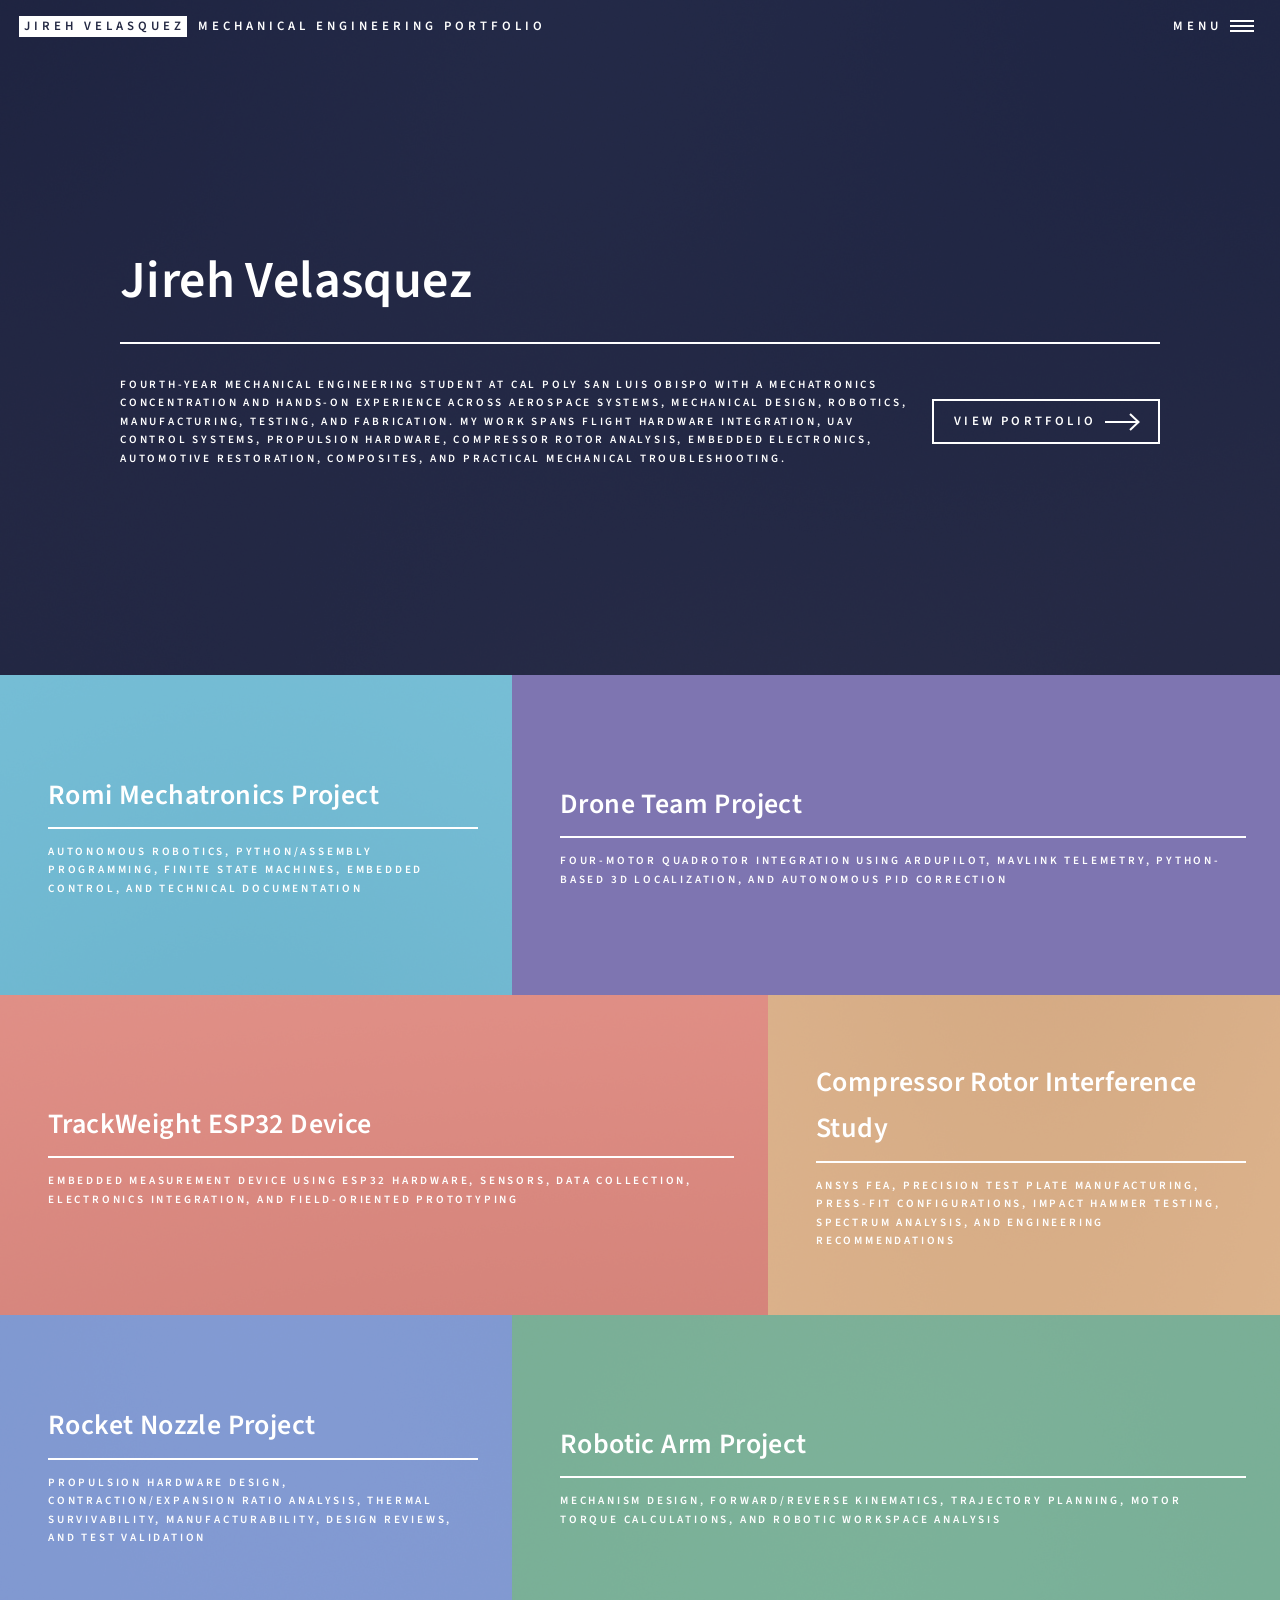
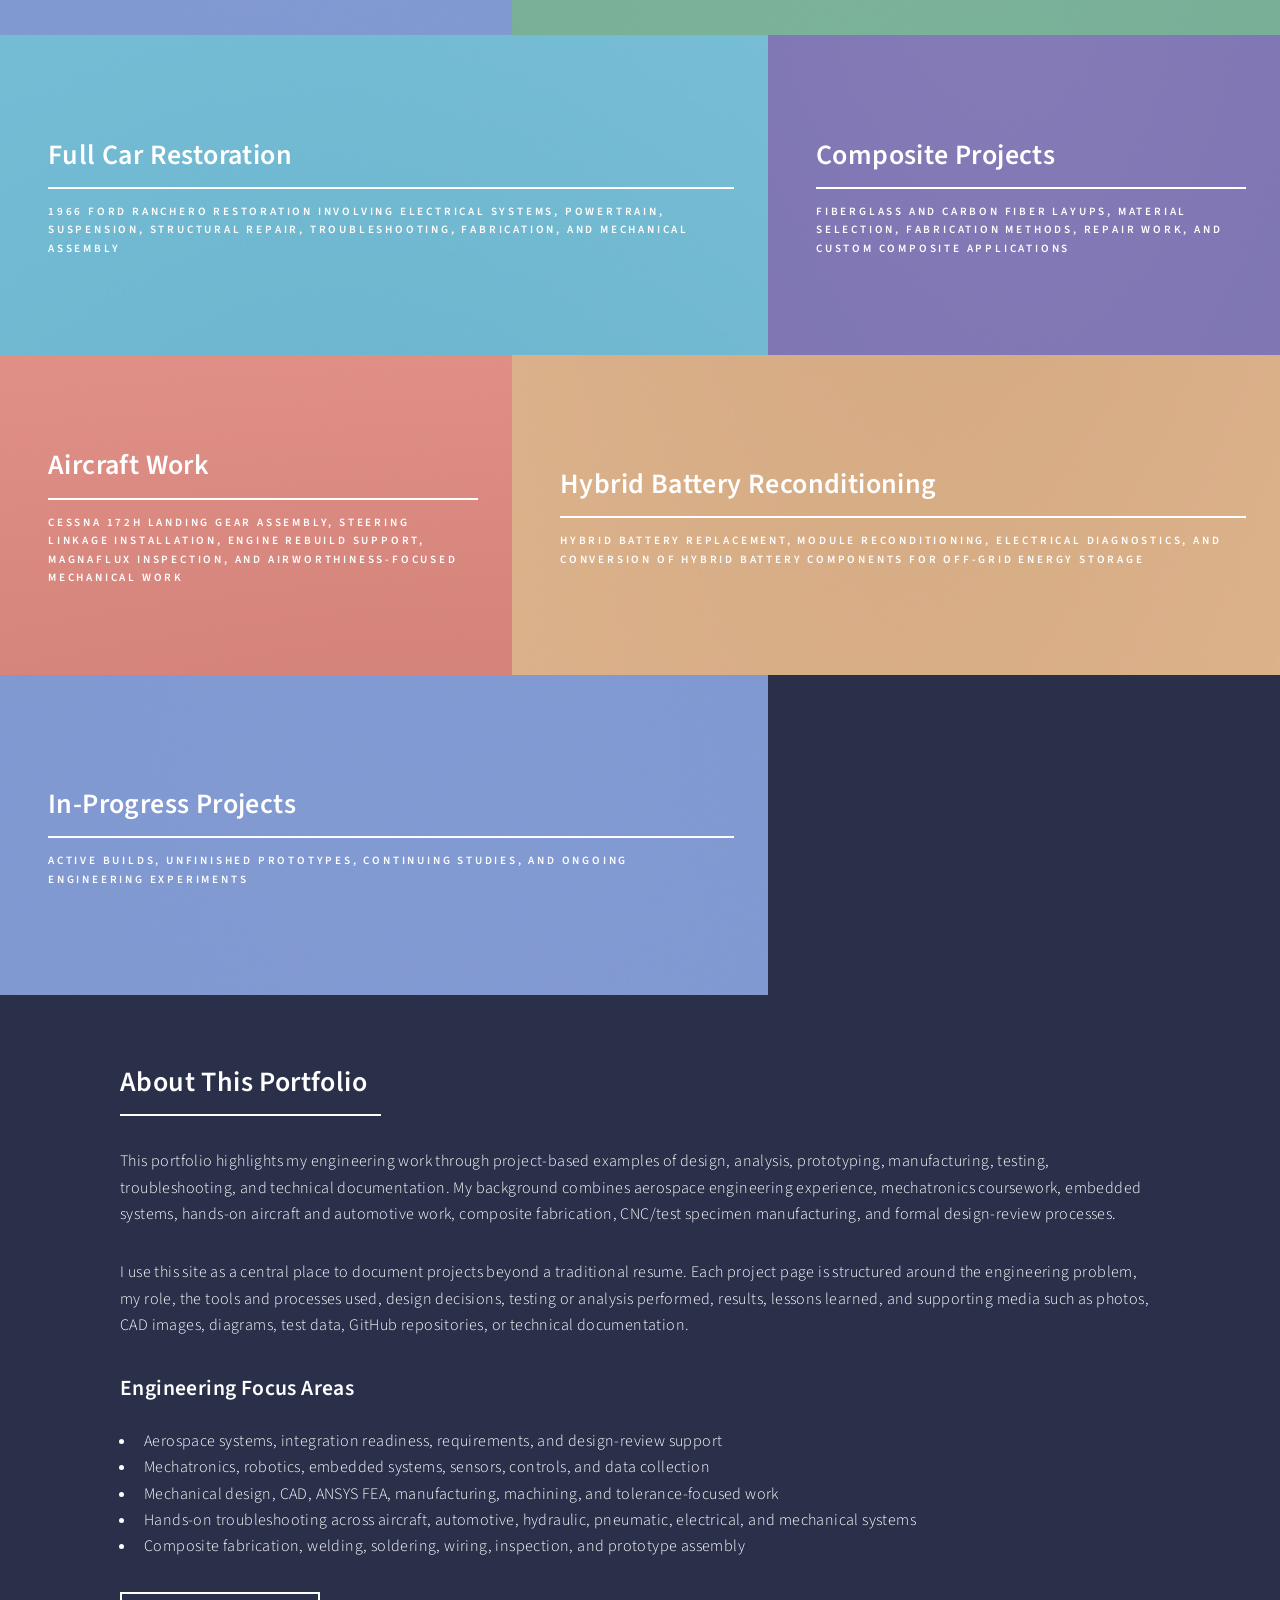
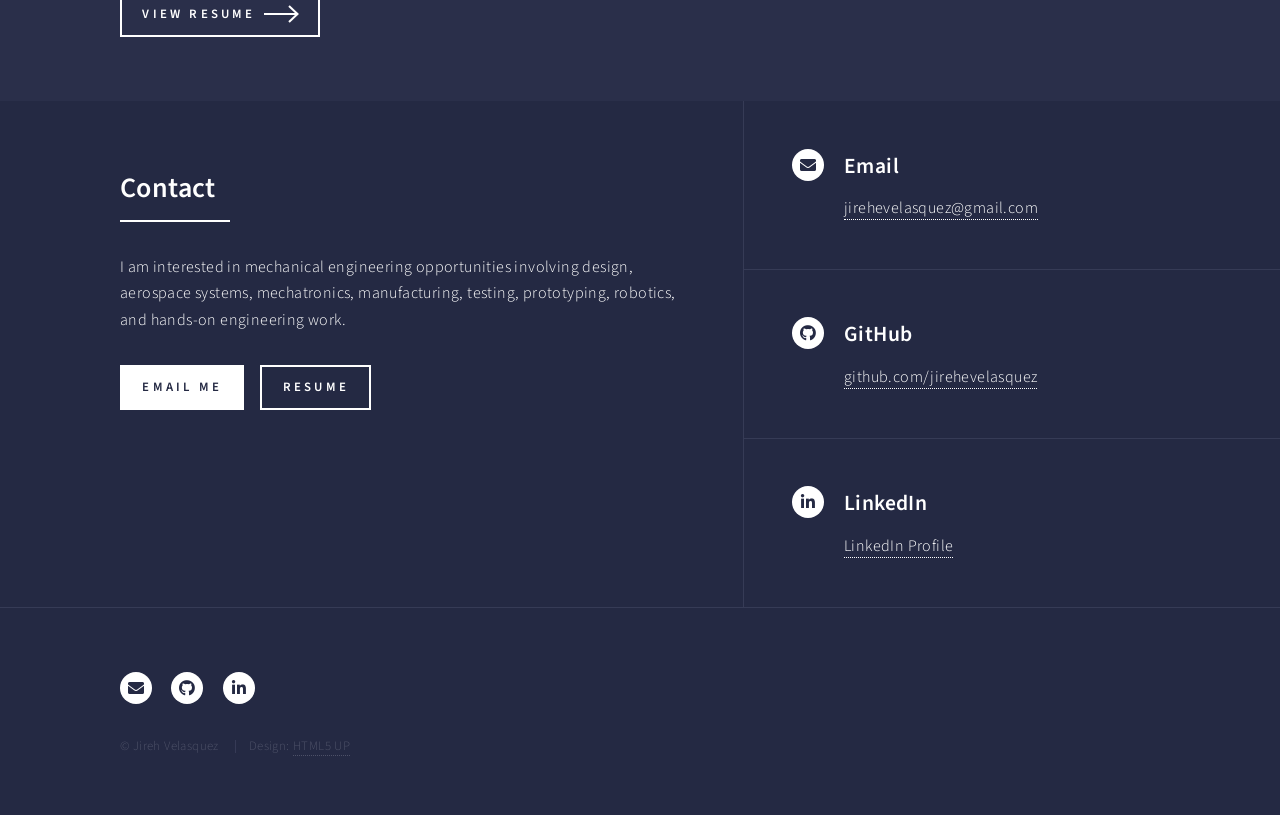
==== index.html @ 01943edd "Update index.html" ====
<!DOCTYPE HTML>
<!--
	Forty by HTML5 UP
	html5up.net | @ajlkn
	Free for personal and commercial use under the CCA 3.0 license (html5up.net/license)
	Customized for Jireh Velasquez's mechanical engineering portfolio.
-->
<html>
	<head>
		<title>Jireh Velasquez | Mechanical Engineering Portfolio</title>
		<meta charset="utf-8" />
		<meta name="viewport" content="width=device-width, initial-scale=1, user-scalable=no" />
		<meta name="description" content="Mechanical engineering portfolio for Jireh Velasquez featuring aerospace systems, mechatronics, robotics, propulsion, testing, manufacturing, composites, restoration, and hands-on engineering projects." />
		<link rel="stylesheet" href="assets/css/main.css" />
		<noscript><link rel="stylesheet" href="assets/css/noscript.css" /></noscript>
	</head>

	<body class="is-preload">

		<!-- Wrapper -->
			<div id="wrapper">

				<!-- Header -->
					<header id="header" class="alt">
						<a href="index.html" class="logo"><strong>Jireh Velasquez</strong> <span>Mechanical Engineering Portfolio</span></a>
						<nav>
							<a href="#menu">Menu</a>
						</nav>
					</header>

				<!-- Menu -->
					<nav id="menu">
						<ul class="links">
							<li><a href="index.html">Home</a></li>
							<li><a href="#one">Projects</a></li>
							<li><a href="#two">About</a></li>
							<li><a href="#contact">Contact</a></li>
							<li><a href="resume.pdf">Resume</a></li>
						</ul>
						<ul class="actions stacked">
							<li><a href="#one" class="button primary fit scrolly">View Projects</a></li>
							<li><a href="https://github.com/jirehevelasquez" class="button fit">GitHub</a></li>
						</ul>
					</nav>

				<!-- Banner -->
					<section id="banner" class="major">
						<div class="inner">
							<header class="major">
								<h1>Jireh Velasquez</h1>
							</header>
							<div class="content">
								<p>
									Fourth-year mechanical engineering student at Cal Poly San Luis Obispo
									with a mechatronics concentration and hands-on experience across aerospace
									systems, mechanical design, robotics, manufacturing, testing, and fabrication.
									My work spans flight hardware integration, UAV control systems, propulsion
									hardware, compressor rotor analysis, embedded electronics, automotive restoration,
									composites, and practical mechanical troubleshooting.
								</p>
								<ul class="actions">
									<li><a href="#one" class="button next scrolly">View Portfolio</a></li>
								</ul>
							</div>
						</div>
					</section>

				<!-- Main -->
					<div id="main">

						<!-- Projects -->
							<section id="one" class="tiles">

								<article>
									<span class="image">
										<img src="images/pic01.jpg" alt="Romi mechatronics project" />
									</span>
									<header class="major">
										<h3><a href="romi.html" class="link">Romi Mechatronics Project</a></h3>
										<p>Autonomous robotics, Python/assembly programming, finite state machines, embedded control, and technical documentation</p>
									</header>
								</article>

								<article>
									<span class="image">
										<img src="images/Drone end.jpg" alt="Indoor UAV localization and payload pickup project" />
									</span>
									<header class="major">
										<h3><a href="drone.html" class="link">Drone Team Project</a></h3>
										<p>Four-motor quadrotor integration using ArduPilot, MAVLink telemetry, Python-based 3D localization, and autonomous PID correction</p>
									</header>
								</article>

								<article>
									<span class="image">
										<img src="images/pic03.jpg" alt="TrackWeight ESP32 device" />
									</span>
									<header class="major">
										<h3><a href="trackweight.html" class="link">TrackWeight ESP32 Device</a></h3>
										<p>Embedded measurement device using ESP32 hardware, sensors, data collection, electronics integration, and field-oriented prototyping</p>
									</header>
								</article>

								<article>
									<span class="image">
										<img src="images/pic04.jpg" alt="Compressor rotor plate interference study" />
									</span>
									<header class="major">
										<h3><a href="compressor-rotor-study.html" class="link">Compressor Rotor Interference Study</a></h3>
										<p>ANSYS FEA, precision test plate manufacturing, press-fit configurations, impact hammer testing, spectrum analysis, and engineering recommendations</p>
									</header>
								</article>

								<article>
									<span class="image">
										<img src="images/pic05.jpg" alt="Rocket nozzle project" />
									</span>
									<header class="major">
										<h3><a href="rocket-nozzle.html" class="link">Rocket Nozzle Project</a></h3>
										<p>Propulsion hardware design, contraction/expansion ratio analysis, thermal survivability, manufacturability, design reviews, and test validation</p>
									</header>
								</article>

								<article>
									<span class="image">
										<img src="images/pic06.jpg" alt="Robotic arm project" />
									</span>
									<header class="major">
										<h3><a href="robotic-arm.html" class="link">Robotic Arm Project</a></h3>
										<p>Mechanism design, forward/reverse kinematics, trajectory planning, motor torque calculations, and robotic workspace analysis</p>
									</header>
								</article>

								<article>
									<span class="image">
										<img src="images/pic01.jpg" alt="Full car restoration project" />
									</span>
									<header class="major">
										<h3><a href="car-restoration.html" class="link">Full Car Restoration</a></h3>
										<p>1966 Ford Ranchero restoration involving electrical systems, powertrain, suspension, structural repair, troubleshooting, fabrication, and mechanical assembly</p>
									</header>
								</article>

								<article>
									<span class="image">
										<img src="images/pic02.jpg" alt="Composite projects" />
									</span>
									<header class="major">
										<h3><a href="composites.html" class="link">Composite Projects</a></h3>
										<p>Fiberglass and carbon fiber layups, material selection, fabrication methods, repair work, and custom composite applications</p>
									</header>
								</article>

								<article>
									<span class="image">
										<img src="images/pic03.jpg" alt="Aircraft work" />
									</span>
									<header class="major">
										<h3><a href="aircraft-work.html" class="link">Aircraft Work</a></h3>
										<p>Cessna 172H landing gear assembly, steering linkage installation, engine rebuild support, Magnaflux inspection, and airworthiness-focused mechanical work</p>
									</header>
								</article>

								<article>
									<span class="image">
										<img src="images/pic04.jpg" alt="Hybrid battery reconditioning project" />
									</span>
									<header class="major">
										<h3><a href="battery-reconditioning.html" class="link">Hybrid Battery Reconditioning</a></h3>
										<p>Hybrid battery replacement, module reconditioning, electrical diagnostics, and conversion of hybrid battery components for off-grid energy storage</p>
									</header>
								</article>

								<article>
									<span class="image">
										<img src="images/pic05.jpg" alt="In-progress engineering projects" />
									</span>
									<header class="major">
										<h3><a href="in-progress.html" class="link">In-Progress Projects</a></h3>
										<p>Active builds, unfinished prototypes, continuing studies, and ongoing engineering experiments</p>
									</header>
								</article>

							</section>

						<!-- About -->
							<section id="two">
								<div class="inner">
									<header class="major">
										<h2>About This Portfolio</h2>
									</header>

									<p>
										This portfolio highlights my engineering work through project-based examples of
										design, analysis, prototyping, manufacturing, testing, troubleshooting, and technical
										documentation. My background combines aerospace engineering experience, mechatronics
										coursework, embedded systems, hands-on aircraft and automotive work, composite fabrication,
										CNC/test specimen manufacturing, and formal design-review processes.
									</p>

									<p>
										I use this site as a central place to document projects beyond a traditional resume.
										Each project page is structured around the engineering problem, my role, the tools and
										processes used, design decisions, testing or analysis performed, results, lessons learned,
										and supporting media such as photos, CAD images, diagrams, test data, GitHub repositories,
										or technical documentation.
									</p>

									<h3>Engineering Focus Areas</h3>
									<ul>
										<li>Aerospace systems, integration readiness, requirements, and design-review support</li>
										<li>Mechatronics, robotics, embedded systems, sensors, controls, and data collection</li>
										<li>Mechanical design, CAD, ANSYS FEA, manufacturing, machining, and tolerance-focused work</li>
										<li>Hands-on troubleshooting across aircraft, automotive, hydraulic, pneumatic, electrical, and mechanical systems</li>
										<li>Composite fabrication, welding, soldering, wiring, inspection, and prototype assembly</li>
									</ul>

									<ul class="actions">
										<li><a href="resume.pdf" class="button next">View Resume</a></li>
									</ul>
								</div>
							</section>

					</div>

				<!-- Contact -->
					<section id="contact">
						<div class="inner">

							<section>
								<header class="major">
									<h2>Contact</h2>
								</header>
								<p>
									I am interested in mechanical engineering opportunities involving design,
									aerospace systems, mechatronics, manufacturing, testing, prototyping,
									robotics, and hands-on engineering work.
								</p>
								<ul class="actions">
									<li><a href="mailto:jirehevelasquez@gmail.com" class="button primary">Email Me</a></li>
									<li><a href="resume.pdf" class="button">Resume</a></li>
								</ul>
							</section>

							<section class="split">

								<section>
									<div class="contact-method">
										<span class="icon solid alt fa-envelope"></span>
										<h3>Email</h3>
										<a href="mailto:jirehevelasquez@gmail.com">jirehevelasquez@gmail.com</a>
									</div>
								</section>

								<section>
									<div class="contact-method">
										<span class="icon brands alt fa-github"></span>
										<h3>GitHub</h3>
										<a href="https://github.com/jirehevelasquez">github.com/jirehevelasquez</a>
									</div>
								</section>

								<section>
									<div class="contact-method">
										<span class="icon brands alt fa-linkedin-in"></span>
										<h3>LinkedIn</h3>
										<a href="https://www.linkedin.com/in/your-linkedin">LinkedIn Profile</a>
									</div>
								</section>

							</section>
						</div>
					</section>

				<!-- Footer -->
					<footer id="footer">
						<div class="inner">
							<ul class="icons">
								<li><a href="mailto:jirehevelasquez@gmail.com" class="icon solid alt fa-envelope"><span class="label">Email</span></a></li>
								<li><a href="https://github.com/jirehevelasquez" class="icon brands alt fa-github"><span class="label">GitHub</span></a></li>
								<li><a href="https://www.linkedin.com/in/your-linkedin" class="icon brands alt fa-linkedin-in"><span class="label">LinkedIn</span></a></li>
							</ul>
							<ul class="copyright">
								<li>&copy; Jireh Velasquez</li>
								<li>Design: <a href="https://html5up.net">HTML5 UP</a></li>
							</ul>
						</div>
					</footer>

			</div>

		<!-- Scripts -->
			<script src="assets/js/jquery.min.js"></script>
			<script src="assets/js/jquery.scrolly.min.js"></script>
			<script src="assets/js/jquery.scrollex.min.js"></script>
			<script src="assets/js/browser.min.js"></script>
			<script src="assets/js/breakpoints.min.js"></script>
			<script src="assets/js/util.js"></script>
			<script src="assets/js/main.js"></script>

	</body>
</html>
---- assets/css/main.css ----
@import url(fontawesome-all.min.css);
@import url("https://fonts.googleapis.com/css?family=Source+Sans+Pro:300,300italic,600,600italic");

/*
	Forty by HTML5 UP
	html5up.net | @ajlkn
	Free for personal and commercial use under the CCA 3.0 license (html5up.net/license)
*/

html, body, div, span, applet, object,
iframe, h1, h2, h3, h4, h5, h6, p, blockquote,
pre, a, abbr, acronym, address, big, cite,
code, del, dfn, em, img, ins, kbd, q, s, samp,
small, strike, strong, sub, sup, tt, var, b,
u, i, center, dl, dt, dd, ol, ul, li, fieldset,
form, label, legend, table, caption, tbody,
tfoot, thead, tr, th, td, article, aside,
canvas, details, embed, figure, figcaption,
footer, header, hgroup, menu, nav, output, ruby,
section, summary, time, mark, audio, video {
	margin: 0;
	padding: 0;
	border: 0;
	font-size: 100%;
	font: inherit;
	vertical-align: baseline;}

article, aside, details, figcaption, figure,
footer, header, hgroup, menu, nav, section {
	display: block;}

body {
	line-height: 1;
}

ol, ul {
	list-style: none;
}

blockquote, q {
	quotes: none;
}

	blockquote:before, blockquote:after, q:before, q:after {
		content: '';
		content: none;
	}

table {
	border-collapse: collapse;
	border-spacing: 0;
}

body {
	-webkit-text-size-adjust: none;
}

mark {
	background-color: transparent;
	color: inherit;
}

input::-moz-focus-inner {
	border: 0;
	padding: 0;
}

input, select, textarea {
	-moz-appearance: none;
	-webkit-appearance: none;
	-ms-appearance: none;
	appearance: none;
}

/* Basic */

	@-ms-viewport {
		width: device-width;
	}

	body {
		-ms-overflow-style: scrollbar;
	}

	@media screen and (max-width: 480px) {

		html, body {
			min-width: 320px;
		}

	}

	html {
		box-sizing: border-box;
	}

	*, *:before, *:after {
		box-sizing: inherit;
	}

	body {
		background: #242943;
	}

		body.is-preload *, body.is-preload *:before, body.is-preload *:after {
			-moz-animation: none !important;
			-webkit-animation: none !important;
			-ms-animation: none !important;
			animation: none !important;
			-moz-transition: none !important;
			-webkit-transition: none !important;
			-ms-transition: none !important;
			transition: none !important;
		}

/* Type */

	body, input, select, textarea {
		color: #ffffff;
		font-family: "Source Sans Pro", Helvetica, sans-serif;
		font-size: 17pt;
		font-weight: 300;
		letter-spacing: 0.025em;
		line-height: 1.65;
	}

		@media screen and (max-width: 1680px) {

			body, input, select, textarea {
				font-size: 14pt;
			}

		}

		@media screen and (max-width: 1280px) {

			body, input, select, textarea {
				font-size: 12pt;
			}

		}

		@media screen and (max-width: 360px) {

			body, input, select, textarea {
				font-size: 11pt;
			}

		}

	a {
		-moz-transition: color 0.2s ease-in-out, border-bottom-color 0.2s ease-in-out;
		-webkit-transition: color 0.2s ease-in-out, border-bottom-color 0.2s ease-in-out;
		-ms-transition: color 0.2s ease-in-out, border-bottom-color 0.2s ease-in-out;
		transition: color 0.2s ease-in-out, border-bottom-color 0.2s ease-in-out;
		border-bottom: dotted 1px;
		color: inherit;
		text-decoration: none;
	}

		a:hover {
			border-bottom-color: transparent;
			color: #9bf1ff !important;
		}

		a:active {
			color: #53e3fb !important;
		}

	strong, b {
		color: #ffffff;
		font-weight: 600;
	}

	em, i {
		font-style: italic;
	}

	p {
		margin: 0 0 2em 0;
	}

	h1, h2, h3, h4, h5, h6 {
		color: #ffffff;
		font-weight: 600;
		line-height: 1.65;
		margin: 0 0 1em 0;
	}

		h1 a, h2 a, h3 a, h4 a, h5 a, h6 a {
			color: inherit;
			border-bottom: 0;
		}

	h1 {
		font-size: 2.5em;
	}

	h2 {
		font-size: 1.75em;
	}

	h3 {
		font-size: 1.35em;
	}

	h4 {
		font-size: 1.1em;
	}

	h5 {
		font-size: 0.9em;
	}

	h6 {
		font-size: 0.7em;
	}

	@media screen and (max-width: 736px) {

		h1 {
			font-size: 2em;
		}

		h2 {
			font-size: 1.5em;
		}

		h3 {
			font-size: 1.25em;
		}

	}

	sub {
		font-size: 0.8em;
		position: relative;
		top: 0.5em;
	}

	sup {
		font-size: 0.8em;
		position: relative;
		top: -0.5em;
	}

	blockquote {
		border-left: solid 4px rgba(212, 212, 255, 0.1);
		font-style: italic;
		margin: 0 0 2em 0;
		padding: 0.5em 0 0.5em 2em;
	}

	code {
		background: rgba(212, 212, 255, 0.035);
		font-family: "Courier New", monospace;
		font-size: 0.9em;
		margin: 0 0.25em;
		padding: 0.25em 0.65em;
	}

	pre {
		-webkit-overflow-scrolling: touch;
		font-family: "Courier New", monospace;
		font-size: 0.9em;
		margin: 0 0 2em 0;
	}

		pre code {
			display: block;
			line-height: 1.75;
			padding: 1em 1.5em;
			overflow-x: auto;
		}

	hr {
		border: 0;
		border-bottom: solid 1px rgba(212, 212, 255, 0.1);
		margin: 2em 0;
	}

		hr.major {
			margin: 3em 0;
		}

	.align-left {
		text-align: left;
	}

	.align-center {
		text-align: center;
	}

	.align-right {
		text-align: right;
	}

/* Row */

	.row {
		display: flex;
		flex-wrap: wrap;
		box-sizing: border-box;
		align-items: stretch;
	}

		.row > * {
			box-sizing: border-box;
		}

		.row.gtr-uniform > * > :last-child {
			margin-bottom: 0;
		}

		.row.aln-left {
			justify-content: flex-start;
		}

		.row.aln-center {
			justify-content: center;
		}

		.row.aln-right {
			justify-content: flex-end;
		}

		.row.aln-top {
			align-items: flex-start;
		}

		.row.aln-middle {
			align-items: center;
		}

		.row.aln-bottom {
			align-items: flex-end;
		}

		.row > .imp {
			order: -1;
		}

		.row > .col-1 {
			width: 8.33333%;
		}

		.row > .off-1 {
			margin-left: 8.33333%;
		}

		.row > .col-2 {
			width: 16.66667%;
		}

		.row > .off-2 {
			margin-left: 16.66667%;
		}

		.row > .col-3 {
			width: 25%;
		}

		.row > .off-3 {
			margin-left: 25%;
		}

		.row > .col-4 {
			width: 33.33333%;
		}

		.row > .off-4 {
			margin-left: 33.33333%;
		}

		.row > .col-5 {
			width: 41.66667%;
		}

		.row > .off-5 {
			margin-left: 41.66667%;
		}

		.row > .col-6 {
			width: 50%;
		}

		.row > .off-6 {
			margin-left: 50%;
		}

		.row > .col-7 {
			width: 58.33333%;
		}

		.row > .off-7 {
			margin-left: 58.33333%;
		}

		.row > .col-8 {
			width: 66.66667%;
		}

		.row > .off-8 {
			margin-left: 66.66667%;
		}

		.row > .col-9 {
			width: 75%;
		}

		.row > .off-9 {
			margin-left: 75%;
		}

		.row > .col-10 {
			width: 83.33333%;
		}

		.row > .off-10 {
			margin-left: 83.33333%;
		}

		.row > .col-11 {
			width: 91.66667%;
		}

		.row > .off-11 {
			margin-left: 91.66667%;
		}

		.row > .col-12 {
			width: 100%;
		}

		.row > .off-12 {
			margin-left: 100%;
		}

		.row.gtr-0 {
			margin-top: 0;
			margin-left: 0em;
		}

			.row.gtr-0 > * {
				padding: 0 0 0 0em;
			}

			.row.gtr-0.gtr-uniform {
				margin-top: 0em;
			}

				.row.gtr-0.gtr-uniform > * {
					padding-top: 0em;
				}

		.row.gtr-25 {
			margin-top: 0;
			margin-left: -0.5em;
		}

			.row.gtr-25 > * {
				padding: 0 0 0 0.5em;
			}

			.row.gtr-25.gtr-uniform {
				margin-top: -0.5em;
			}

				.row.gtr-25.gtr-uniform > * {
					padding-top: 0.5em;
				}

		.row.gtr-50 {
			margin-top: 0;
			margin-left: -1em;
		}

			.row.gtr-50 > * {
				padding: 0 0 0 1em;
			}

			.row.gtr-50.gtr-uniform {
				margin-top: -1em;
			}

				.row.gtr-50.gtr-uniform > * {
					padding-top: 1em;
				}

		.row {
			margin-top: 0;
			margin-left: -2em;
		}

			.row > * {
				padding: 0 0 0 2em;
			}

			.row.gtr-uniform {
				margin-top: -2em;
			}

				.row.gtr-uniform > * {
					padding-top: 2em;
				}

		.row.gtr-150 {
			margin-top: 0;
			margin-left: -3em;
		}

			.row.gtr-150 > * {
				padding: 0 0 0 3em;
			}

			.row.gtr-150.gtr-uniform {
				margin-top: -3em;
			}

				.row.gtr-150.gtr-uniform > * {
					padding-top: 3em;
				}

		.row.gtr-200 {
			margin-top: 0;
			margin-left: -4em;
		}

			.row.gtr-200 > * {
				padding: 0 0 0 4em;
			}

			.row.gtr-200.gtr-uniform {
				margin-top: -4em;
			}

				.row.gtr-200.gtr-uniform > * {
					padding-top: 4em;
				}

		@media screen and (max-width: 1680px) {

			.row {
				display: flex;
				flex-wrap: wrap;
				box-sizing: border-box;
				align-items: stretch;
			}

				.row > * {
					box-sizing: border-box;
				}

				.row.gtr-uniform > * > :last-child {
					margin-bottom: 0;
				}

				.row.aln-left {
					justify-content: flex-start;
				}

				.row.aln-center {
					justify-content: center;
				}

				.row.aln-right {
					justify-content: flex-end;
				}

				.row.aln-top {
					align-items: flex-start;
				}

				.row.aln-middle {
					align-items: center;
				}

				.row.aln-bottom {
					align-items: flex-end;
				}

				.row > .imp-xlarge {
					order: -1;
				}

				.row > .col-1-xlarge {
					width: 8.33333%;
				}

				.row > .off-1-xlarge {
					margin-left: 8.33333%;
				}

				.row > .col-2-xlarge {
					width: 16.66667%;
				}

				.row > .off-2-xlarge {
					margin-left: 16.66667%;
				}

				.row > .col-3-xlarge {
					width: 25%;
				}

				.row > .off-3-xlarge {
					margin-left: 25%;
				}

				.row > .col-4-xlarge {
					width: 33.33333%;
				}

				.row > .off-4-xlarge {
					margin-left: 33.33333%;
				}

				.row > .col-5-xlarge {
					width: 41.66667%;
				}

				.row > .off-5-xlarge {
					margin-left: 41.66667%;
				}

				.row > .col-6-xlarge {
					width: 50%;
				}

				.row > .off-6-xlarge {
					margin-left: 50%;
				}

				.row > .col-7-xlarge {
					width: 58.33333%;
				}

				.row > .off-7-xlarge {
					margin-left: 58.33333%;
				}

				.row > .col-8-xlarge {
					width: 66.66667%;
				}

				.row > .off-8-xlarge {
					margin-left: 66.66667%;
				}

				.row > .col-9-xlarge {
					width: 75%;
				}

				.row > .off-9-xlarge {
					margin-left: 75%;
				}

				.row > .col-10-xlarge {
					width: 83.33333%;
				}

				.row > .off-10-xlarge {
					margin-left: 83.33333%;
				}

				.row > .col-11-xlarge {
					width: 91.66667%;
				}

				.row > .off-11-xlarge {
					margin-left: 91.66667%;
				}

				.row > .col-12-xlarge {
					width: 100%;
				}

				.row > .off-12-xlarge {
					margin-left: 100%;
				}

				.row.gtr-0 {
					margin-top: 0;
					margin-left: 0em;
				}

					.row.gtr-0 > * {
						padding: 0 0 0 0em;
					}

					.row.gtr-0.gtr-uniform {
						margin-top: 0em;
					}

						.row.gtr-0.gtr-uniform > * {
							padding-top: 0em;
						}

				.row.gtr-25 {
					margin-top: 0;
					margin-left: -0.5em;
				}

					.row.gtr-25 > * {
						padding: 0 0 0 0.5em;
					}

					.row.gtr-25.gtr-uniform {
						margin-top: -0.5em;
					}

						.row.gtr-25.gtr-uniform > * {
							padding-top: 0.5em;
						}

				.row.gtr-50 {
					margin-top: 0;
					margin-left: -1em;
				}

					.row.gtr-50 > * {
						padding: 0 0 0 1em;
					}

					.row.gtr-50.gtr-uniform {
						margin-top: -1em;
					}

						.row.gtr-50.gtr-uniform > * {
							padding-top: 1em;
						}

				.row {
					margin-top: 0;
					margin-left: -2em;
				}

					.row > * {
						padding: 0 0 0 2em;
					}

					.row.gtr-uniform {
						margin-top: -2em;
					}

						.row.gtr-uniform > * {
							padding-top: 2em;
						}

				.row.gtr-150 {
					margin-top: 0;
					margin-left: -3em;
				}

					.row.gtr-150 > * {
						padding: 0 0 0 3em;
					}

					.row.gtr-150.gtr-uniform {
						margin-top: -3em;
					}

						.row.gtr-150.gtr-uniform > * {
							padding-top: 3em;
						}

				.row.gtr-200 {
					margin-top: 0;
					margin-left: -4em;
				}

					.row.gtr-200 > * {
						padding: 0 0 0 4em;
					}

					.row.gtr-200.gtr-uniform {
						margin-top: -4em;
					}

						.row.gtr-200.gtr-uniform > * {
							padding-top: 4em;
						}

		}

		@media screen and (max-width: 1280px) {

			.row {
				display: flex;
				flex-wrap: wrap;
				box-sizing: border-box;
				align-items: stretch;
			}

				.row > * {
					box-sizing: border-box;
				}

				.row.gtr-uniform > * > :last-child {
					margin-bottom: 0;
				}

				.row.aln-left {
					justify-content: flex-start;
				}

				.row.aln-center {
					justify-content: center;
				}

				.row.aln-right {
					justify-content: flex-end;
				}

				.row.aln-top {
					align-items: flex-start;
				}

				.row.aln-middle {
					align-items: center;
				}

				.row.aln-bottom {
					align-items: flex-end;
				}

				.row > .imp-large {
					order: -1;
				}

				.row > .col-1-large {
					width: 8.33333%;
				}

				.row > .off-1-large {
					margin-left: 8.33333%;
				}

				.row > .col-2-large {
					width: 16.66667%;
				}

				.row > .off-2-large {
					margin-left: 16.66667%;
				}

				.row > .col-3-large {
					width: 25%;
				}

				.row > .off-3-large {
					margin-left: 25%;
				}

				.row > .col-4-large {
					width: 33.33333%;
				}

				.row > .off-4-large {
					margin-left: 33.33333%;
				}

				.row > .col-5-large {
					width: 41.66667%;
				}

				.row > .off-5-large {
					margin-left: 41.66667%;
				}

				.row > .col-6-large {
					width: 50%;
				}

				.row > .off-6-large {
					margin-left: 50%;
				}

				.row > .col-7-large {
					width: 58.33333%;
				}

				.row > .off-7-large {
					margin-left: 58.33333%;
				}

				.row > .col-8-large {
					width: 66.66667%;
				}

				.row > .off-8-large {
					margin-left: 66.66667%;
				}

				.row > .col-9-large {
					width: 75%;
				}

				.row > .off-9-large {
					margin-left: 75%;
				}

				.row > .col-10-large {
					width: 83.33333%;
				}

				.row > .off-10-large {
					margin-left: 83.33333%;
				}

				.row > .col-11-large {
					width: 91.66667%;
				}

				.row > .off-11-large {
					margin-left: 91.66667%;
				}

				.row > .col-12-large {
					width: 100%;
				}

				.row > .off-12-large {
					margin-left: 100%;
				}

				.row.gtr-0 {
					margin-top: 0;
					margin-left: 0em;
				}

					.row.gtr-0 > * {
						padding: 0 0 0 0em;
					}

					.row.gtr-0.gtr-uniform {
						margin-top: 0em;
					}

						.row.gtr-0.gtr-uniform > * {
							padding-top: 0em;
						}

				.row.gtr-25 {
					margin-top: 0;
					margin-left: -0.375em;
				}

					.row.gtr-25 > * {
						padding: 0 0 0 0.375em;
					}

					.row.gtr-25.gtr-uniform {
						margin-top: -0.375em;
					}

						.row.gtr-25.gtr-uniform > * {
							padding-top: 0.375em;
						}

				.row.gtr-50 {
					margin-top: 0;
					margin-left: -0.75em;
				}

					.row.gtr-50 > * {
						padding: 0 0 0 0.75em;
					}

					.row.gtr-50.gtr-uniform {
						margin-top: -0.75em;
					}

						.row.gtr-50.gtr-uniform > * {
							padding-top: 0.75em;
						}

				.row {
					margin-top: 0;
					margin-left: -1.5em;
				}

					.row > * {
						padding: 0 0 0 1.5em;
					}

					.row.gtr-uniform {
						margin-top: -1.5em;
					}

						.row.gtr-uniform > * {
							padding-top: 1.5em;
						}

				.row.gtr-150 {
					margin-top: 0;
					margin-left: -2.25em;
				}

					.row.gtr-150 > * {
						padding: 0 0 0 2.25em;
					}

					.row.gtr-150.gtr-uniform {
						margin-top: -2.25em;
					}

						.row.gtr-150.gtr-uniform > * {
							padding-top: 2.25em;
						}

				.row.gtr-200 {
					margin-top: 0;
					margin-left: -3em;
				}

					.row.gtr-200 > * {
						padding: 0 0 0 3em;
					}

					.row.gtr-200.gtr-uniform {
						margin-top: -3em;
					}

						.row.gtr-200.gtr-uniform > * {
							padding-top: 3em;
						}

		}

		@media screen and (max-width: 980px) {

			.row {
				display: flex;
				flex-wrap: wrap;
				box-sizing: border-box;
				align-items: stretch;
			}

				.row > * {
					box-sizing: border-box;
				}

				.row.gtr-uniform > * > :last-child {
					margin-bottom: 0;
				}

				.row.aln-left {
					justify-content: flex-start;
				}

				.row.aln-center {
					justify-content: center;
				}

				.row.aln-right {
					justify-content: flex-end;
				}

				.row.aln-top {
					align-items: flex-start;
				}

				.row.aln-middle {
					align-items: center;
				}

				.row.aln-bottom {
					align-items: flex-end;
				}

				.row > .imp-medium {
					order: -1;
				}

				.row > .col-1-medium {
					width: 8.33333%;
				}

				.row > .off-1-medium {
					margin-left: 8.33333%;
				}

				.row > .col-2-medium {
					width: 16.66667%;
				}

				.row > .off-2-medium {
					margin-left: 16.66667%;
				}

				.row > .col-3-medium {
					width: 25%;
				}

				.row > .off-3-medium {
					margin-left: 25%;
				}

				.row > .col-4-medium {
					width: 33.33333%;
				}

				.row > .off-4-medium {
					margin-left: 33.33333%;
				}

				.row > .col-5-medium {
					width: 41.66667%;
				}

				.row > .off-5-medium {
					margin-left: 41.66667%;
				}

				.row > .col-6-medium {
					width: 50%;
				}

				.row > .off-6-medium {
					margin-left: 50%;
				}

				.row > .col-7-medium {
					width: 58.33333%;
				}

				.row > .off-7-medium {
					margin-left: 58.33333%;
				}

				.row > .col-8-medium {
					width: 66.66667%;
				}

				.row > .off-8-medium {
					margin-left: 66.66667%;
				}

				.row > .col-9-medium {
					width: 75%;
				}

				.row > .off-9-medium {
					margin-left: 75%;
				}

				.row > .col-10-medium {
					width: 83.33333%;
				}

				.row > .off-10-medium {
					margin-left: 83.33333%;
				}

				.row > .col-11-medium {
					width: 91.66667%;
				}

				.row > .off-11-medium {
					margin-left: 91.66667%;
				}

				.row > .col-12-medium {
					width: 100%;
				}

				.row > .off-12-medium {
					margin-left: 100%;
				}

				.row.gtr-0 {
					margin-top: 0;
					margin-left: 0em;
				}

					.row.gtr-0 > * {
						padding: 0 0 0 0em;
					}

					.row.gtr-0.gtr-uniform {
						margin-top: 0em;
					}

						.row.gtr-0.gtr-uniform > * {
							padding-top: 0em;
						}

				.row.gtr-25 {
					margin-top: 0;
					margin-left: -0.375em;
				}

					.row.gtr-25 > * {
						padding: 0 0 0 0.375em;
					}

					.row.gtr-25.gtr-uniform {
						margin-top: -0.375em;
					}

						.row.gtr-25.gtr-uniform > * {
							padding-top: 0.375em;
						}

				.row.gtr-50 {
					margin-top: 0;
					margin-left: -0.75em;
				}

					.row.gtr-50 > * {
						padding: 0 0 0 0.75em;
					}

					.row.gtr-50.gtr-uniform {
						margin-top: -0.75em;
					}

						.row.gtr-50.gtr-uniform > * {
							padding-top: 0.75em;
						}

				.row {
					margin-top: 0;
					margin-left: -1.5em;
				}

					.row > * {
						padding: 0 0 0 1.5em;
					}

					.row.gtr-uniform {
						margin-top: -1.5em;
					}

						.row.gtr-uniform > * {
							padding-top: 1.5em;
						}

				.row.gtr-150 {
					margin-top: 0;
					margin-left: -2.25em;
				}

					.row.gtr-150 > * {
						padding: 0 0 0 2.25em;
					}

					.row.gtr-150.gtr-uniform {
						margin-top: -2.25em;
					}

						.row.gtr-150.gtr-uniform > * {
							padding-top: 2.25em;
						}

				.row.gtr-200 {
					margin-top: 0;
					margin-left: -3em;
				}

					.row.gtr-200 > * {
						padding: 0 0 0 3em;
					}

					.row.gtr-200.gtr-uniform {
						margin-top: -3em;
					}

						.row.gtr-200.gtr-uniform > * {
							padding-top: 3em;
						}

		}

		@media screen and (max-width: 736px) {

			.row {
				display: flex;
				flex-wrap: wrap;
				box-sizing: border-box;
				align-items: stretch;
			}

				.row > * {
					box-sizing: border-box;
				}

				.row.gtr-uniform > * > :last-child {
					margin-bottom: 0;
				}

				.row.aln-left {
					justify-content: flex-start;
				}

				.row.aln-center {
					justify-content: center;
				}

				.row.aln-right {
					justify-content: flex-end;
				}

				.row.aln-top {
					align-items: flex-start;
				}

				.row.aln-middle {
					align-items: center;
				}

				.row.aln-bottom {
					align-items: flex-end;
				}

				.row > .imp-small {
					order: -1;
				}

				.row > .col-1-small {
					width: 8.33333%;
				}

				.row > .off-1-small {
					margin-left: 8.33333%;
				}

				.row > .col-2-small {
					width: 16.66667%;
				}

				.row > .off-2-small {
					margin-left: 16.66667%;
				}

				.row > .col-3-small {
					width: 25%;
				}

				.row > .off-3-small {
					margin-left: 25%;
				}

				.row > .col-4-small {
					width: 33.33333%;
				}

				.row > .off-4-small {
					margin-left: 33.33333%;
				}

				.row > .col-5-small {
					width: 41.66667%;
				}

				.row > .off-5-small {
					margin-left: 41.66667%;
				}

				.row > .col-6-small {
					width: 50%;
				}

				.row > .off-6-small {
					margin-left: 50%;
				}

				.row > .col-7-small {
					width: 58.33333%;
				}

				.row > .off-7-small {
					margin-left: 58.33333%;
				}

				.row > .col-8-small {
					width: 66.66667%;
				}

				.row > .off-8-small {
					margin-left: 66.66667%;
				}

				.row > .col-9-small {
					width: 75%;
				}

				.row > .off-9-small {
					margin-left: 75%;
				}

				.row > .col-10-small {
					width: 83.33333%;
				}

				.row > .off-10-small {
					margin-left: 83.33333%;
				}

				.row > .col-11-small {
					width: 91.66667%;
				}

				.row > .off-11-small {
					margin-left: 91.66667%;
				}

				.row > .col-12-small {
					width: 100%;
				}

				.row > .off-12-small {
					margin-left: 100%;
				}

				.row.gtr-0 {
					margin-top: 0;
					margin-left: 0em;
				}

					.row.gtr-0 > * {
						padding: 0 0 0 0em;
					}

					.row.gtr-0.gtr-uniform {
						margin-top: 0em;
					}

						.row.gtr-0.gtr-uniform > * {
							padding-top: 0em;
						}

				.row.gtr-25 {
					margin-top: 0;
					margin-left: -0.3125em;
				}

					.row.gtr-25 > * {
						padding: 0 0 0 0.3125em;
					}

					.row.gtr-25.gtr-uniform {
						margin-top: -0.3125em;
					}

						.row.gtr-25.gtr-uniform > * {
							padding-top: 0.3125em;
						}

				.row.gtr-50 {
					margin-top: 0;
					margin-left: -0.625em;
				}

					.row.gtr-50 > * {
						padding: 0 0 0 0.625em;
					}

					.row.gtr-50.gtr-uniform {
						margin-top: -0.625em;
					}

						.row.gtr-50.gtr-uniform > * {
							padding-top: 0.625em;
						}

				.row {
					margin-top: 0;
					margin-left: -1.25em;
				}

					.row > * {
						padding: 0 0 0 1.25em;
					}

					.row.gtr-uniform {
						margin-top: -1.25em;
					}

						.row.gtr-uniform > * {
							padding-top: 1.25em;
						}

				.row.gtr-150 {
					margin-top: 0;
					margin-left: -1.875em;
				}

					.row.gtr-150 > * {
						padding: 0 0 0 1.875em;
					}

					.row.gtr-150.gtr-uniform {
						margin-top: -1.875em;
					}

						.row.gtr-150.gtr-uniform > * {
							padding-top: 1.875em;
						}

				.row.gtr-200 {
					margin-top: 0;
					margin-left: -2.5em;
				}

					.row.gtr-200 > * {
						padding: 0 0 0 2.5em;
					}

					.row.gtr-200.gtr-uniform {
						margin-top: -2.5em;
					}

						.row.gtr-200.gtr-uniform > * {
							padding-top: 2.5em;
						}

		}

		@media screen and (max-width: 480px) {

			.row {
				display: flex;
				flex-wrap: wrap;
				box-sizing: border-box;
				align-items: stretch;
			}

				.row > * {
					box-sizing: border-box;
				}

				.row.gtr-uniform > * > :last-child {
					margin-bottom: 0;
				}

				.row.aln-left {
					justify-content: flex-start;
				}

				.row.aln-center {
					justify-content: center;
				}

				.row.aln-right {
					justify-content: flex-end;
				}

				.row.aln-top {
					align-items: flex-start;
				}

				.row.aln-middle {
					align-items: center;
				}

				.row.aln-bottom {
					align-items: flex-end;
				}

				.row > .imp-xsmall {
					order: -1;
				}

				.row > .col-1-xsmall {
					width: 8.33333%;
				}

				.row > .off-1-xsmall {
					margin-left: 8.33333%;
				}

				.row > .col-2-xsmall {
					width: 16.66667%;
				}

				.row > .off-2-xsmall {
					margin-left: 16.66667%;
				}

				.row > .col-3-xsmall {
					width: 25%;
				}

				.row > .off-3-xsmall {
					margin-left: 25%;
				}

				.row > .col-4-xsmall {
					width: 33.33333%;
				}

				.row > .off-4-xsmall {
					margin-left: 33.33333%;
				}

				.row > .col-5-xsmall {
					width: 41.66667%;
				}

				.row > .off-5-xsmall {
					margin-left: 41.66667%;
				}

				.row > .col-6-xsmall {
					width: 50%;
				}

				.row > .off-6-xsmall {
					margin-left: 50%;
				}

				.row > .col-7-xsmall {
					width: 58.33333%;
				}

				.row > .off-7-xsmall {
					margin-left: 58.33333%;
				}

				.row > .col-8-xsmall {
					width: 66.66667%;
				}

				.row > .off-8-xsmall {
					margin-left: 66.66667%;
				}

				.row > .col-9-xsmall {
					width: 75%;
				}

				.row > .off-9-xsmall {
					margin-left: 75%;
				}

				.row > .col-10-xsmall {
					width: 83.33333%;
				}

				.row > .off-10-xsmall {
					margin-left: 83.33333%;
				}

				.row > .col-11-xsmall {
					width: 91.66667%;
				}

				.row > .off-11-xsmall {
					margin-left: 91.66667%;
				}

				.row > .col-12-xsmall {
					width: 100%;
				}

				.row > .off-12-xsmall {
					margin-left: 100%;
				}

				.row.gtr-0 {
					margin-top: 0;
					margin-left: 0em;
				}

					.row.gtr-0 > * {
						padding: 0 0 0 0em;
					}

					.row.gtr-0.gtr-uniform {
						margin-top: 0em;
					}

						.row.gtr-0.gtr-uniform > * {
							padding-top: 0em;
						}

				.row.gtr-25 {
					margin-top: 0;
					margin-left: -0.3125em;
				}

					.row.gtr-25 > * {
						padding: 0 0 0 0.3125em;
					}

					.row.gtr-25.gtr-uniform {
						margin-top: -0.3125em;
					}

						.row.gtr-25.gtr-uniform > * {
							padding-top: 0.3125em;
						}

				.row.gtr-50 {
					margin-top: 0;
					margin-left: -0.625em;
				}

					.row.gtr-50 > * {
						padding: 0 0 0 0.625em;
					}

					.row.gtr-50.gtr-uniform {
						margin-top: -0.625em;
					}

						.row.gtr-50.gtr-uniform > * {
							padding-top: 0.625em;
						}

				.row {
					margin-top: 0;
					margin-left: -1.25em;
				}

					.row > * {
						padding: 0 0 0 1.25em;
					}

					.row.gtr-uniform {
						margin-top: -1.25em;
					}

						.row.gtr-uniform > * {
							padding-top: 1.25em;
						}

				.row.gtr-150 {
					margin-top: 0;
					margin-left: -1.875em;
				}

					.row.gtr-150 > * {
						padding: 0 0 0 1.875em;
					}

					.row.gtr-150.gtr-uniform {
						margin-top: -1.875em;
					}

						.row.gtr-150.gtr-uniform > * {
							padding-top: 1.875em;
						}

				.row.gtr-200 {
					margin-top: 0;
					margin-left: -2.5em;
				}

					.row.gtr-200 > * {
						padding: 0 0 0 2.5em;
					}

					.row.gtr-200.gtr-uniform {
						margin-top: -2.5em;
					}

						.row.gtr-200.gtr-uniform > * {
							padding-top: 2.5em;
						}

		}

/* Section/Article */

	section.special, article.special {
		text-align: center;
	}

	header.major {
		width: -moz-max-content;
		width: -webkit-max-content;
		width: -ms-max-content;
		width: max-content;
		margin-bottom: 2em;
	}

		header.major > :first-child {
			margin-bottom: 0;
			width: calc(100% + 0.5em);
		}

			header.major > :first-child:after {
				content: '';
				background-color: #ffffff;
				display: block;
				height: 2px;
				margin: 0.325em 0 0.5em 0;
				width: 100%;
			}

		header.major > p {
			font-size: 0.7em;
			font-weight: 600;
			letter-spacing: 0.25em;
			margin-bottom: 0;
			text-transform: uppercase;
		}

		body.is-ie header.major > :first-child:after {
			max-width: 9em;
		}

		body.is-ie header.major > h1:after {
			max-width: 100% !important;
		}

	@media screen and (max-width: 736px) {

		header.major > p br {
			display: none;
		}

	}

/* Form */

	form {
		margin: 0 0 2em 0;
	}

		form > :last-child {
			margin-bottom: 0;
		}

		form > .fields {
			display: -moz-flex;
			display: -webkit-flex;
			display: -ms-flex;
			display: flex;
			-moz-flex-wrap: wrap;
			-webkit-flex-wrap: wrap;
			-ms-flex-wrap: wrap;
			flex-wrap: wrap;
			width: calc(100% + 3em);
			margin: -1.5em 0 2em -1.5em;
		}

			form > .fields > .field {
				-moz-flex-grow: 0;
				-webkit-flex-grow: 0;
				-ms-flex-grow: 0;
				flex-grow: 0;
				-moz-flex-shrink: 0;
				-webkit-flex-shrink: 0;
				-ms-flex-shrink: 0;
				flex-shrink: 0;
				padding: 1.5em 0 0 1.5em;
				width: calc(100% - 1.5em);
			}

				form > .fields > .field.half {
					width: calc(50% - 0.75em);
				}

				form > .fields > .field.third {
					width: calc(100%/3 - 0.5em);
				}

				form > .fields > .field.quarter {
					width: calc(25% - 0.375em);
				}

		@media screen and (max-width: 480px) {

			form > .fields {
				width: calc(100% + 3em);
				margin: -1.5em 0 2em -1.5em;
			}

				form > .fields > .field {
					padding: 1.5em 0 0 1.5em;
					width: calc(100% - 1.5em);
				}

					form > .fields > .field.half {
						width: calc(100% - 1.5em);
					}

					form > .fields > .field.third {
						width: calc(100% - 1.5em);
					}

					form > .fields > .field.quarter {
						width: calc(100% - 1.5em);
					}

		}

	label {
		color: #ffffff;
		display: block;
		font-size: 0.8em;
		font-weight: 600;
		letter-spacing: 0.25em;
		margin: 0 0 1em 0;
		text-transform: uppercase;
	}

	input[type="text"],
	input[type="password"],
	input[type="email"],
	input[type="tel"],
	input[type="search"],
	input[type="url"],
	select,
	textarea {
		-moz-appearance: none;
		-webkit-appearance: none;
		-ms-appearance: none;
		appearance: none;
		background: rgba(212, 212, 255, 0.035);
		border: none;
		border-radius: 0;
		color: inherit;
		display: block;
		outline: 0;
		padding: 0 1em;
		text-decoration: none;
		width: 100%;
	}

		input[type="text"]:invalid,
		input[type="password"]:invalid,
		input[type="email"]:invalid,
		input[type="tel"]:invalid,
		input[type="search"]:invalid,
		input[type="url"]:invalid,
		select:invalid,
		textarea:invalid {
			box-shadow: none;
		}

		input[type="text"]:focus,
		input[type="password"]:focus,
		input[type="email"]:focus,
		input[type="tel"]:focus,
		input[type="search"]:focus,
		input[type="url"]:focus,
		select:focus,
		textarea:focus {
			border-color: #9bf1ff;
			box-shadow: 0 0 0 2px #9bf1ff;
		}

	select {
		background-image: url("data:image/svg+xml;charset=utf8,%3Csvg xmlns='http://www.w3.org/2000/svg' width='40' height='40' preserveAspectRatio='none' viewBox='0 0 40 40'%3E%3Cpath d='M9.4,12.3l10.4,10.4l10.4-10.4c0.2-0.2,0.5-0.4,0.9-0.4c0.3,0,0.6,0.1,0.9,0.4l3.3,3.3c0.2,0.2,0.4,0.5,0.4,0.9 c0,0.4-0.1,0.6-0.4,0.9L20.7,31.9c-0.2,0.2-0.5,0.4-0.9,0.4c-0.3,0-0.6-0.1-0.9-0.4L4.3,17.3c-0.2-0.2-0.4-0.5-0.4-0.9 c0-0.4,0.1-0.6,0.4-0.9l3.3-3.3c0.2-0.2,0.5-0.4,0.9-0.4S9.1,12.1,9.4,12.3z' fill='rgba(212, 212, 255, 0.1)' /%3E%3C/svg%3E");
		background-size: 1.25rem;
		background-repeat: no-repeat;
		background-position: calc(100% - 1rem) center;
		height: 2.75em;
		padding-right: 2.75em;
		text-overflow: ellipsis;
	}

		select option {
			color: #ffffff;
			background: #242943;
		}

		select:focus::-ms-value {
			background-color: transparent;
		}

		select::-ms-expand {
			display: none;
		}

	input[type="text"],
	input[type="password"],
	input[type="email"],
	input[type="tel"],
	input[type="search"],
	input[type="url"],
	select {
		height: 2.75em;
	}

	textarea {
		padding: 0.75em 1em;
	}

	input[type="checkbox"],
	input[type="radio"] {
		-moz-appearance: none;
		-webkit-appearance: none;
		-ms-appearance: none;
		appearance: none;
		display: block;
		float: left;
		margin-right: -2em;
		opacity: 0;
		width: 1em;
		z-index: -1;
	}

		input[type="checkbox"] + label,
		input[type="radio"] + label {
			text-decoration: none;
			color: #ffffff;
			cursor: pointer;
			display: inline-block;
			font-weight: 300;
			padding-left: 2.65em;
			padding-right: 0.75em;
			position: relative;
		}

			input[type="checkbox"] + label:before,
			input[type="radio"] + label:before {
				-moz-osx-font-smoothing: grayscale;
				-webkit-font-smoothing: antialiased;
				display: inline-block;
				font-style: normal;
				font-variant: normal;
				text-rendering: auto;
				line-height: 1;
				text-transform: none !important;
				font-family: 'Font Awesome 5 Free';
				font-weight: 900;
			}

			input[type="checkbox"] + label:before,
			input[type="radio"] + label:before {
				background: rgba(212, 212, 255, 0.035);
				content: '';
				display: inline-block;
				font-size: 0.8em;
				height: 2.0625em;
				left: 0;
				letter-spacing: 0;
				line-height: 2.0625em;
				position: absolute;
				text-align: center;
				top: 0;
				width: 2.0625em;
			}

		input[type="checkbox"]:checked + label:before,
		input[type="radio"]:checked + label:before {
			background: #ffffff;
			border-color: #9bf1ff;
			content: '\f00c';
			color: #242943;
		}

		input[type="checkbox"]:focus + label:before,
		input[type="radio"]:focus + label:before {
			box-shadow: 0 0 0 2px #9bf1ff;
		}

	input[type="radio"] + label:before {
		border-radius: 100%;
	}

	::-webkit-input-placeholder {
		color: rgba(244, 244, 255, 0.2) !important;
		opacity: 1.0;
	}

	:-moz-placeholder {
		color: rgba(244, 244, 255, 0.2) !important;
		opacity: 1.0;
	}

	::-moz-placeholder {
		color: rgba(244, 244, 255, 0.2) !important;
		opacity: 1.0;
	}

	:-ms-input-placeholder {
		color: rgba(244, 244, 255, 0.2) !important;
		opacity: 1.0;
	}

/* Box */

	.box {
		border: solid 1px rgba(212, 212, 255, 0.1);
		margin-bottom: 2em;
		padding: 1.5em;
	}

		.box > :last-child,
		.box > :last-child > :last-child,
		.box > :last-child > :last-child > :last-child {
			margin-bottom: 0;
		}

		.box.alt {
			border: 0;
			border-radius: 0;
			padding: 0;
		}

/* Icon */

	.icon {
		text-decoration: none;
		border-bottom: none;
		position: relative;
	}

		.icon:before {
			-moz-osx-font-smoothing: grayscale;
			-webkit-font-smoothing: antialiased;
			display: inline-block;
			font-style: normal;
			font-variant: normal;
			text-rendering: auto;
			line-height: 1;
			text-transform: none !important;
			font-family: 'Font Awesome 5 Free';
			font-weight: 400;
		}

		.icon > .label {
			display: none;
		}

		.icon:before {
			line-height: inherit;
		}

		.icon.solid:before {
			font-weight: 900;
		}

		.icon.brands:before {
			font-family: 'Font Awesome 5 Brands';
		}

		.icon.alt:before {
			background-color: #ffffff;
			border-radius: 100%;
			color: #242943;
			display: inline-block;
			height: 2em;
			line-height: 2em;
			text-align: center;
			width: 2em;
		}

	a.icon.alt:before {
		-moz-transition: background-color 0.2s ease-in-out;
		-webkit-transition: background-color 0.2s ease-in-out;
		-ms-transition: background-color 0.2s ease-in-out;
		transition: background-color 0.2s ease-in-out;
	}

	a.icon.alt:hover:before {
		background-color: #6fc3df;
	}

	a.icon.alt:active:before {
		background-color: #37a6cb;
	}

/* Image */

	.image {
		border: 0;
		display: inline-block;
		position: relative;
	}

		.image img {
			display: block;
		}

		.image.left, .image.right {
			max-width: 30%;
		}

			.image.left img, .image.right img {
				width: 100%;
			}

		.image.left {
			float: left;
			margin: 0 1.5em 1.25em 0;
			top: 0.25em;
		}

		.image.right {
			float: right;
			margin: 0 0 1.25em 1.5em;
			top: 0.25em;
		}

		.image.fit {
			display: block;
			margin: 0 0 2em 0;
			width: 100%;
		}

			.image.fit img {
				width: 100%;
			}

		.image.main {
			display: block;
			margin: 2.5em 0;
			width: 100%;
		}

			.image.main img {
				width: 100%;
			}

			@media screen and (max-width: 736px) {

				.image.main {
					margin: 1.5em 0;
				}

			}

/* List */

	ol {
		list-style: decimal;
		margin: 0 0 2em 0;
		padding-left: 1.25em;
	}

		ol li {
			padding-left: 0.25em;
		}

	ul {
		list-style: disc;
		margin: 0 0 2em 0;
		padding-left: 1em;
	}

		ul li {
			padding-left: 0.5em;
		}

		ul.alt {
			list-style: none;
			padding-left: 0;
		}

			ul.alt li {
				border-top: solid 1px rgba(212, 212, 255, 0.1);
				padding: 0.5em 0;
			}

				ul.alt li:first-child {
					border-top: 0;
					padding-top: 0;
				}

	dl {
		margin: 0 0 2em 0;
	}

		dl dt {
			display: block;
			font-weight: 600;
			margin: 0 0 1em 0;
		}

		dl dd {
			margin-left: 2em;
		}

/* Actions */

	ul.actions {
		display: -moz-flex;
		display: -webkit-flex;
		display: -ms-flex;
		display: flex;
		cursor: default;
		list-style: none;
		margin-left: -1em;
		padding-left: 0;
	}

		ul.actions li {
			padding: 0 0 0 1em;
			vertical-align: middle;
		}

		ul.actions.special {
			-moz-justify-content: center;
			-webkit-justify-content: center;
			-ms-justify-content: center;
			justify-content: center;
			width: 100%;
			margin-left: 0;
		}

			ul.actions.special li:first-child {
				padding-left: 0;
			}

		ul.actions.stacked {
			-moz-flex-direction: column;
			-webkit-flex-direction: column;
			-ms-flex-direction: column;
			flex-direction: column;
			margin-left: 0;
		}

			ul.actions.stacked li {
				padding: 1.3em 0 0 0;
			}

				ul.actions.stacked li:first-child {
					padding-top: 0;
				}

		ul.actions.fit {
			width: calc(100% + 1em);
		}

			ul.actions.fit li {
				-moz-flex-grow: 1;
				-webkit-flex-grow: 1;
				-ms-flex-grow: 1;
				flex-grow: 1;
				-moz-flex-shrink: 1;
				-webkit-flex-shrink: 1;
				-ms-flex-shrink: 1;
				flex-shrink: 1;
				width: 100%;
			}

				ul.actions.fit li > * {
					width: 100%;
				}

			ul.actions.fit.stacked {
				width: 100%;
			}

/* Icons */

	ul.icons {
		cursor: default;
		list-style: none;
		padding-left: 0;
	}

		ul.icons li {
			display: inline-block;
			padding: 0 1em 0 0;
		}

			ul.icons li:last-child {
				padding-right: 0;
			}

		@media screen and (max-width: 736px) {

			ul.icons li {
				padding: 0 0.75em 0 0;
			}

		}

/* Pagination */

	ul.pagination {
		cursor: default;
		list-style: none;
		padding-left: 0;
	}

		ul.pagination li {
			display: inline-block;
			padding-left: 0;
			vertical-align: middle;
		}

			ul.pagination li > .page {
				-moz-transition: background-color 0.2s ease-in-out, color 0.2s ease-in-out;
				-webkit-transition: background-color 0.2s ease-in-out, color 0.2s ease-in-out;
				-ms-transition: background-color 0.2s ease-in-out, color 0.2s ease-in-out;
				transition: background-color 0.2s ease-in-out, color 0.2s ease-in-out;
				border-bottom: 0;
				display: inline-block;
				font-size: 0.8em;
				font-weight: 600;
				height: 1.5em;
				line-height: 1.5em;
				margin: 0 0.125em;
				min-width: 1.5em;
				padding: 0 0.5em;
				text-align: center;
			}

				ul.pagination li > .page.active {
					background-color: #ffffff;
					color: #242943;
				}

					ul.pagination li > .page.active:hover {
						background-color: #9bf1ff;
						color: #242943 !important;
					}

					ul.pagination li > .page.active:active {
						background-color: #53e3fb;
					}

			ul.pagination li:first-child {
				padding-right: 0.75em;
			}

			ul.pagination li:last-child {
				padding-left: 0.75em;
			}

		@media screen and (max-width: 480px) {

			ul.pagination li:nth-child(n+2):nth-last-child(n+2) {
				display: none;
			}

			ul.pagination li:first-child {
				padding-right: 0;
			}

		}

/* Table */

	.table-wrapper {
		-webkit-overflow-scrolling: touch;
		overflow-x: auto;
	}

	table {
		margin: 0 0 2em 0;
		width: 100%;
	}

		table tbody tr {
			border: solid 1px rgba(212, 212, 255, 0.1);
			border-left: 0;
			border-right: 0;
		}

			table tbody tr:nth-child(2n + 1) {
				background-color: rgba(212, 212, 255, 0.035);
			}

		table td {
			padding: 0.75em 0.75em;
		}

		table th {
			color: #ffffff;
			font-size: 0.9em;
			font-weight: 600;
			padding: 0 0.75em 0.75em 0.75em;
			text-align: left;
		}

		table thead {
			border-bottom: solid 2px rgba(212, 212, 255, 0.1);
		}

		table tfoot {
			border-top: solid 2px rgba(212, 212, 255, 0.1);
		}

		table.alt {
			border-collapse: separate;
		}

			table.alt tbody tr td {
				border: solid 1px rgba(212, 212, 255, 0.1);
				border-left-width: 0;
				border-top-width: 0;
			}

				table.alt tbody tr td:first-child {
					border-left-width: 1px;
				}

			table.alt tbody tr:first-child td {
				border-top-width: 1px;
			}

			table.alt thead {
				border-bottom: 0;
			}

			table.alt tfoot {
				border-top: 0;
			}

/* Button */

	input[type="submit"],
	input[type="reset"],
	input[type="button"],
	button,
	.button {
		-moz-appearance: none;
		-webkit-appearance: none;
		-ms-appearance: none;
		appearance: none;
		-moz-transition: background-color 0.2s ease-in-out, box-shadow 0.2s ease-in-out, color 0.2s ease-in-out;
		-webkit-transition: background-color 0.2s ease-in-out, box-shadow 0.2s ease-in-out, color 0.2s ease-in-out;
		-ms-transition: background-color 0.2s ease-in-out, box-shadow 0.2s ease-in-out, color 0.2s ease-in-out;
		transition: background-color 0.2s ease-in-out, box-shadow 0.2s ease-in-out, color 0.2s ease-in-out;
		background-color: transparent;
		border: 0;
		border-radius: 0;
		box-shadow: inset 0 0 0 2px #ffffff;
		color: #ffffff;
		cursor: pointer;
		display: inline-block;
		font-size: 0.8em;
		font-weight: 600;
		height: 3.5em;
		letter-spacing: 0.25em;
		line-height: 3.5em;
		padding: 0 1.75em;
		text-align: center;
		text-decoration: none;
		text-transform: uppercase;
		white-space: nowrap;
	}

		input[type="submit"]:hover, input[type="submit"]:active,
		input[type="reset"]:hover,
		input[type="reset"]:active,
		input[type="button"]:hover,
		input[type="button"]:active,
		button:hover,
		button:active,
		.button:hover,
		.button:active {
			box-shadow: inset 0 0 0 2px #9bf1ff;
			color: #9bf1ff;
		}

		input[type="submit"]:active,
		input[type="reset"]:active,
		input[type="button"]:active,
		button:active,
		.button:active {
			background-color: rgba(155, 241, 255, 0.1);
			box-shadow: inset 0 0 0 2px #53e3fb;
			color: #53e3fb;
		}

		input[type="submit"].icon:before,
		input[type="reset"].icon:before,
		input[type="button"].icon:before,
		button.icon:before,
		.button.icon:before {
			margin-right: 0.5em;
		}

		input[type="submit"].fit,
		input[type="reset"].fit,
		input[type="button"].fit,
		button.fit,
		.button.fit {
			width: 100%;
		}

		input[type="submit"].small,
		input[type="reset"].small,
		input[type="button"].small,
		button.small,
		.button.small {
			font-size: 0.6em;
		}

		input[type="submit"].large,
		input[type="reset"].large,
		input[type="button"].large,
		button.large,
		.button.large {
			font-size: 1.25em;
			height: 3em;
			line-height: 3em;
		}

		input[type="submit"].next,
		input[type="reset"].next,
		input[type="button"].next,
		button.next,
		.button.next {
			padding-right: 4.5em;
			position: relative;
		}

			input[type="submit"].next:before, input[type="submit"].next:after,
			input[type="reset"].next:before,
			input[type="reset"].next:after,
			input[type="button"].next:before,
			input[type="button"].next:after,
			button.next:before,
			button.next:after,
			.button.next:before,
			.button.next:after {
				-moz-transition: opacity 0.2s ease-in-out;
				-webkit-transition: opacity 0.2s ease-in-out;
				-ms-transition: opacity 0.2s ease-in-out;
				transition: opacity 0.2s ease-in-out;
				background-position: center right;
				background-repeat: no-repeat;
				background-size: 36px 24px;
				content: '';
				display: block;
				height: 100%;
				position: absolute;
				right: 1.5em;
				top: 0;
				vertical-align: middle;
				width: 36px;
			}

			input[type="submit"].next:before,
			input[type="reset"].next:before,
			input[type="button"].next:before,
			button.next:before,
			.button.next:before {
				background-image: url("data:image/svg+xml;charset=utf8,%3Csvg xmlns='http://www.w3.org/2000/svg' xmlns:xlink='http://www.w3.org/1999/xlink' width='36px' height='24px' viewBox='0 0 36 24' zoomAndPan='disable'%3E%3Cstyle%3Eline %7B stroke: %23ffffff%3B stroke-width: 2px%3B %7D%3C/style%3E%3Cline x1='0' y1='12' x2='34' y2='12' /%3E%3Cline x1='25' y1='4' x2='34' y2='12.5' /%3E%3Cline x1='25' y1='20' x2='34' y2='11.5' /%3E%3C/svg%3E");
			}

			input[type="submit"].next:after,
			input[type="reset"].next:after,
			input[type="button"].next:after,
			button.next:after,
			.button.next:after {
				background-image: url("data:image/svg+xml;charset=utf8,%3Csvg xmlns='http://www.w3.org/2000/svg' xmlns:xlink='http://www.w3.org/1999/xlink' width='36px' height='24px' viewBox='0 0 36 24' zoomAndPan='disable'%3E%3Cstyle%3Eline %7B stroke: %239bf1ff%3B stroke-width: 2px%3B %7D%3C/style%3E%3Cline x1='0' y1='12' x2='34' y2='12' /%3E%3Cline x1='25' y1='4' x2='34' y2='12.5' /%3E%3Cline x1='25' y1='20' x2='34' y2='11.5' /%3E%3C/svg%3E");
				opacity: 0;
				z-index: 1;
			}

			input[type="submit"].next:hover:after, input[type="submit"].next:active:after,
			input[type="reset"].next:hover:after,
			input[type="reset"].next:active:after,
			input[type="button"].next:hover:after,
			input[type="button"].next:active:after,
			button.next:hover:after,
			button.next:active:after,
			.button.next:hover:after,
			.button.next:active:after {
				opacity: 1;
			}

			@media screen and (max-width: 1280px) {

				input[type="submit"].next,
				input[type="reset"].next,
				input[type="button"].next,
				button.next,
				.button.next {
					padding-right: 5em;
				}

			}

		input[type="submit"].primary,
		input[type="reset"].primary,
		input[type="button"].primary,
		button.primary,
		.button.primary {
			background-color: #ffffff;
			box-shadow: none;
			color: #242943;
		}

			input[type="submit"].primary:hover, input[type="submit"].primary:active,
			input[type="reset"].primary:hover,
			input[type="reset"].primary:active,
			input[type="button"].primary:hover,
			input[type="button"].primary:active,
			button.primary:hover,
			button.primary:active,
			.button.primary:hover,
			.button.primary:active {
				background-color: #9bf1ff;
				color: #242943 !important;
			}

			input[type="submit"].primary:active,
			input[type="reset"].primary:active,
			input[type="button"].primary:active,
			button.primary:active,
			.button.primary:active {
				background-color: #53e3fb;
			}

		input[type="submit"].disabled, input[type="submit"]:disabled,
		input[type="reset"].disabled,
		input[type="reset"]:disabled,
		input[type="button"].disabled,
		input[type="button"]:disabled,
		button.disabled,
		button:disabled,
		.button.disabled,
		.button:disabled {
			pointer-events: none;
			cursor: default;
			opacity: 0.25;
		}

/* Tiles */

	.tiles {
		display: -moz-flex;
		display: -webkit-flex;
		display: -ms-flex;
		display: flex;
		-moz-flex-wrap: wrap;
		-webkit-flex-wrap: wrap;
		-ms-flex-wrap: wrap;
		flex-wrap: wrap;
		border-top: 0 !important;
	}

		.tiles + * {
			border-top: 0 !important;
		}

		.tiles article {
			-moz-align-items: center;
			-webkit-align-items: center;
			-ms-align-items: center;
			align-items: center;
			display: -moz-flex;
			display: -webkit-flex;
			display: -ms-flex;
			display: flex;
			-moz-transition: -moz-transform 0.25s ease, opacity 0.25s ease, -moz-filter 1s ease, -webkit-filter 1s ease;
			-webkit-transition: -webkit-transform 0.25s ease, opacity 0.25s ease, -webkit-filter 1s ease, -webkit-filter 1s ease;
			-ms-transition: -ms-transform 0.25s ease, opacity 0.25s ease, -ms-filter 1s ease, -webkit-filter 1s ease;
			transition: transform 0.25s ease, opacity 0.25s ease, filter 1s ease, -webkit-filter 1s ease;
			padding: 4em 4em 2em 4em ;
			background-position: center;
			background-repeat: no-repeat;
			background-size: cover;
			cursor: default;
			height: 40vh;
			max-height: 40em;
			min-height: 23em;
			overflow: hidden;
			position: relative;
			width: 40%;
		}

			.tiles article .image {
				display: none;
			}

			.tiles article header {
				position: relative;
				z-index: 3;
			}

			.tiles article h3 {
				font-size: 1.75em;
			}

				.tiles article h3 a:hover {
					color: inherit !important;
				}

			.tiles article .link.primary {
				border: 0;
				height: 100%;
				left: 0;
				position: absolute;
				top: 0;
				width: 100%;
				z-index: 4;
			}

			.tiles article:before {
				-moz-transition: opacity 0.5s ease;
				-webkit-transition: opacity 0.5s ease;
				-ms-transition: opacity 0.5s ease;
				transition: opacity 0.5s ease;
				bottom: 0;
				content: '';
				display: block;
				height: 100%;
				left: 0;
				opacity: 0.85;
				position: absolute;
				width: 100%;
				z-index: 2;
			}

			.tiles article:after {
				background-color: rgba(36, 41, 67, 0.25);
				content: '';
				display: block;
				height: 100%;
				left: 0;
				position: absolute;
				top: 0;
				width: 100%;
				z-index: 1;
			}

			.tiles article:hover:before {
				opacity: 0;
			}

			.tiles article.is-transitioning {
				-moz-transform: scale(0.95);
				-webkit-transform: scale(0.95);
				-ms-transform: scale(0.95);
				transform: scale(0.95);
				-moz-filter: blur(0.5em);
				-webkit-filter: blur(0.5em);
				-ms-filter: blur(0.5em);
				filter: blur(0.5em);
				opacity: 0;
			}

			.tiles article:nth-child(4n - 1), .tiles article:nth-child(4n - 2) {
				width: 60%;
			}

			.tiles article:nth-child(6n - 5):before {
				background-color: #6fc3df;
			}

			.tiles article:nth-child(6n - 4):before {
				background-color: #8d82c4;
			}

			.tiles article:nth-child(6n - 3):before {
				background-color: #ec8d81;
			}

			.tiles article:nth-child(6n - 2):before {
				background-color: #e7b788;
			}

			.tiles article:nth-child(6n - 1):before {
				background-color: #8ea9e8;
			}

			.tiles article:nth-child(6n):before {
				background-color: #87c5a4;
			}

		@media screen and (max-width: 1280px) {

			.tiles article {
				padding: 4em 3em 2em 3em ;
				height: 30vh;
				max-height: 30em;
				min-height: 20em;
			}

		}

		@media screen and (max-width: 980px) {

			.tiles article {
				width: 50% !important;
			}

		}

		@media screen and (max-width: 736px) {

			.tiles article {
				padding: 3em 1.5em 1em 1.5em ;
				height: 16em;
				max-height: none;
				min-height: 0;
			}

				.tiles article h3 {
					font-size: 1.5em;
				}

		}

		@media screen and (max-width: 480px) {

			.tiles {
				display: block;
			}

				.tiles article {
					height: 20em;
					width: 100% !important;
				}

		}

/* Contact Method */

	.contact-method {
		margin: 0 0 2em 0;
		padding-left: 3.25em;
		position: relative;
	}

		.contact-method .icon {
			left: 0;
			position: absolute;
			top: 0;
		}

		.contact-method h3 {
			margin: 0 0 0.5em 0;
		}

/* Spotlights */

	.spotlights {
		border-top: 0 !important;
	}

		.spotlights + * {
			border-top: 0 !important;
		}

		.spotlights > section {
			display: -moz-flex;
			display: -webkit-flex;
			display: -ms-flex;
			display: flex;
			-moz-flex-direction: row;
			-webkit-flex-direction: row;
			-ms-flex-direction: row;
			flex-direction: row;
			background-color: #2e3450;
		}

			.spotlights > section > .image {
				background-position: center center;
				background-size: cover;
				border-radius: 0;
				display: block;
				position: relative;
				width: 30%;
			}

				.spotlights > section > .image img {
					border-radius: 0;
					display: block;
					width: 100%;
				}

				.spotlights > section > .image:before {
					background: rgba(36, 41, 67, 0.9);
					content: '';
					display: block;
					height: 100%;
					left: 0;
					opacity: 0;
					position: absolute;
					top: 0;
					width: 100%;
				}

			.spotlights > section > .content {
				display: -moz-flex;
				display: -webkit-flex;
				display: -ms-flex;
				display: flex;
				-moz-flex-direction: column;
				-webkit-flex-direction: column;
				-ms-flex-direction: column;
				flex-direction: column;
				-moz-justify-content: center;
				-webkit-justify-content: center;
				-ms-justify-content: center;
				justify-content: center;
				-moz-align-items: center;
				-webkit-align-items: center;
				-ms-align-items: center;
				align-items: center;
				padding: 2em 3em 0.1em 3em ;
				width: 70%;
			}

				.spotlights > section > .content > .inner {
					margin: 0 auto;
					max-width: 100%;
					width: 65em;
				}

			.spotlights > section:nth-child(2n) {
				-moz-flex-direction: row-reverse;
				-webkit-flex-direction: row-reverse;
				-ms-flex-direction: row-reverse;
				flex-direction: row-reverse;
				background-color: #333856;
			}

				.spotlights > section:nth-child(2n) > .content {
					-moz-align-items: -moz-flex-end;
					-webkit-align-items: -webkit-flex-end;
					-ms-align-items: -ms-flex-end;
					align-items: flex-end;
				}

		@media screen and (max-width: 1680px) {

			.spotlights > section > .image {
				width: 40%;
			}

			.spotlights > section > .content {
				width: 60%;
			}

		}

		@media screen and (max-width: 1280px) {

			.spotlights > section > .image {
				width: 45%;
			}

			.spotlights > section > .content {
				width: 55%;
			}

		}

		@media screen and (max-width: 980px) {

			.spotlights > section {
				display: block;
			}

				.spotlights > section > .image {
					width: 100%;
				}

				.spotlights > section > .content {
					padding: 4em 3em 2em 3em ;
					width: 100%;
				}

		}

		@media screen and (max-width: 736px) {

			.spotlights > section > .content {
				padding: 3em 1.5em 1em 1.5em ;
			}

		}

/* Header */

	@-moz-keyframes reveal-header {
		0% {
			top: -4em;
			opacity: 0;
		}

		100% {
			top: 0;
			opacity: 1;
		}
	}

	@-webkit-keyframes reveal-header {
		0% {
			top: -4em;
			opacity: 0;
		}

		100% {
			top: 0;
			opacity: 1;
		}
	}

	@-ms-keyframes reveal-header {
		0% {
			top: -4em;
			opacity: 0;
		}

		100% {
			top: 0;
			opacity: 1;
		}
	}

	@keyframes reveal-header {
		0% {
			top: -4em;
			opacity: 0;
		}

		100% {
			top: 0;
			opacity: 1;
		}
	}

	#header {
		display: -moz-flex;
		display: -webkit-flex;
		display: -ms-flex;
		display: flex;
		background-color: #2a2f4a;
		box-shadow: 0 0 0.25em 0 rgba(0, 0, 0, 0.15);
		cursor: default;
		font-weight: 600;
		height: 3.25em;
		left: 0;
		letter-spacing: 0.25em;
		line-height: 3.25em;
		margin: 0;
		position: fixed;
		text-transform: uppercase;
		top: 0;
		width: 100%;
		z-index: 10000;
	}

		#header .logo {
			border: 0;
			display: inline-block;
			font-size: 0.8em;
			height: inherit;
			line-height: inherit;
			padding: 0 1.5em;
		}

			#header .logo strong {
				-moz-transition: background-color 0.2s ease-in-out, color 0.2s ease-in-out;
				-webkit-transition: background-color 0.2s ease-in-out, color 0.2s ease-in-out;
				-ms-transition: background-color 0.2s ease-in-out, color 0.2s ease-in-out;
				transition: background-color 0.2s ease-in-out, color 0.2s ease-in-out;
				background-color: #ffffff;
				color: #242943;
				display: inline-block;
				line-height: 1.65em;
				margin-right: 0.325em;
				padding: 0 0.125em 0 0.375em;
			}

			#header .logo:hover strong {
				background-color: #9bf1ff;
			}

			#header .logo:active strong {
				background-color: #53e3fb;
			}

		#header nav {
			display: -moz-flex;
			display: -webkit-flex;
			display: -ms-flex;
			display: flex;
			-moz-justify-content: -moz-flex-end;
			-webkit-justify-content: -webkit-flex-end;
			-ms-justify-content: -ms-flex-end;
			justify-content: flex-end;
			-moz-flex-grow: 1;
			-webkit-flex-grow: 1;
			-ms-flex-grow: 1;
			flex-grow: 1;
			height: inherit;
			line-height: inherit;
		}

			#header nav a {
				border: 0;
				display: block;
				font-size: 0.8em;
				height: inherit;
				line-height: inherit;
				padding: 0 0.75em;
				position: relative;
				vertical-align: middle;
			}

				#header nav a:last-child {
					padding-right: 1.5em;
				}

				#header nav a[href="#menu"] {
					padding-right: 3.325em !important;
				}

					#header nav a[href="#menu"]:before, #header nav a[href="#menu"]:after {
						background-image: url("data:image/svg+xml;charset=utf8,%3Csvg xmlns='http://www.w3.org/2000/svg' width='24' height='32' viewBox='0 0 24 32' preserveAspectRatio='none'%3E%3Cstyle%3Eline %7B stroke-width: 2px%3B stroke: %23ffffff%3B %7D%3C/style%3E%3Cline x1='0' y1='11' x2='24' y2='11' /%3E%3Cline x1='0' y1='21' x2='24' y2='21' /%3E%3Cline x1='0' y1='16' x2='24' y2='16' /%3E%3C/svg%3E");
						background-position: center;
						background-repeat: no-repeat;
						background-size: 24px 32px;
						content: '';
						display: block;
						height: 100%;
						position: absolute;
						right: 1.5em;
						top: 0;
						vertical-align: middle;
						width: 24px;
					}

					#header nav a[href="#menu"]:after {
						-moz-transition: opacity 0.2s ease-in-out;
						-webkit-transition: opacity 0.2s ease-in-out;
						-ms-transition: opacity 0.2s ease-in-out;
						transition: opacity 0.2s ease-in-out;
						background-image: url("data:image/svg+xml;charset=utf8,%3Csvg xmlns='http://www.w3.org/2000/svg' width='24' height='32' viewBox='0 0 24 32' preserveAspectRatio='none'%3E%3Cstyle%3Eline %7B stroke-width: 2px%3B stroke: %239bf1ff%3B %7D%3C/style%3E%3Cline x1='0' y1='11' x2='24' y2='11' /%3E%3Cline x1='0' y1='21' x2='24' y2='21' /%3E%3Cline x1='0' y1='16' x2='24' y2='16' /%3E%3C/svg%3E");
						opacity: 0;
						z-index: 1;
					}

					#header nav a[href="#menu"]:hover:after, #header nav a[href="#menu"]:active:after {
						opacity: 1;
					}

					#header nav a[href="#menu"]:last-child {
						padding-right: 3.875em !important;
					}

						#header nav a[href="#menu"]:last-child:before, #header nav a[href="#menu"]:last-child:after {
							right: 2em;
						}

		#header.reveal {
			-moz-animation: reveal-header 0.35s ease;
			-webkit-animation: reveal-header 0.35s ease;
			-ms-animation: reveal-header 0.35s ease;
			animation: reveal-header 0.35s ease;
		}

		#header.alt {
			-moz-transition: opacity 2.5s ease;
			-webkit-transition: opacity 2.5s ease;
			-ms-transition: opacity 2.5s ease;
			transition: opacity 2.5s ease;
			-moz-transition-delay: 0.75s;
			-webkit-transition-delay: 0.75s;
			-ms-transition-delay: 0.75s;
			transition-delay: 0.75s;
			-moz-animation: none;
			-webkit-animation: none;
			-ms-animation: none;
			animation: none;
			background-color: transparent;
			box-shadow: none;
			position: absolute;
		}

			#header.alt.style1 .logo strong {
				color: #6fc3df;
			}

			#header.alt.style2 .logo strong {
				color: #8d82c4;
			}

			#header.alt.style3 .logo strong {
				color: #ec8d81;
			}

			#header.alt.style4 .logo strong {
				color: #e7b788;
			}

			#header.alt.style5 .logo strong {
				color: #8ea9e8;
			}

			#header.alt.style6 .logo strong {
				color: #87c5a4;
			}

		body.is-preload #header.alt {
			opacity: 0;
		}

		@media screen and (max-width: 1680px) {

			#header nav a[href="#menu"] {
				padding-right: 3.75em !important;
			}

				#header nav a[href="#menu"]:last-child {
					padding-right: 4.25em !important;
				}

		}

		@media screen and (max-width: 1280px) {

			#header nav a[href="#menu"] {
				padding-right: 4em !important;
			}

				#header nav a[href="#menu"]:last-child {
					padding-right: 4.5em !important;
				}

		}

		@media screen and (max-width: 736px) {

			#header {
				height: 2.75em;
				line-height: 2.75em;
			}

				#header .logo {
					padding: 0 1em;
				}

				#header nav a {
					padding: 0 0.5em;
				}

					#header nav a:last-child {
						padding-right: 1em;
					}

					#header nav a[href="#menu"] {
						padding-right: 3.25em !important;
					}

						#header nav a[href="#menu"]:before, #header nav a[href="#menu"]:after {
							right: 0.75em;
						}

						#header nav a[href="#menu"]:last-child {
							padding-right: 4em !important;
						}

							#header nav a[href="#menu"]:last-child:before, #header nav a[href="#menu"]:last-child:after {
								right: 1.5em;
							}

		}

		@media screen and (max-width: 480px) {

			#header .logo span {
				display: none;
			}

			#header nav a[href="#menu"] {
				overflow: hidden;
				padding-right: 0 !important;
				text-indent: 5em;
				white-space: nowrap;
				width: 5em;
			}

				#header nav a[href="#menu"]:before, #header nav a[href="#menu"]:after {
					right: 0;
					width: inherit;
				}

				#header nav a[href="#menu"]:last-child:before, #header nav a[href="#menu"]:last-child:after {
					width: 4em;
					right: 0;
				}

		}

/* Banner */

	#banner {
		-moz-align-items: center;
		-webkit-align-items: center;
		-ms-align-items: center;
		align-items: center;
		background-image: url("../../images/banner.jpg");
		display: -moz-flex;
		display: -webkit-flex;
		display: -ms-flex;
		display: flex;
		padding: 6em 0 2em 0 ;
		background-attachment: fixed;
		background-position: center;
		background-repeat: no-repeat;
		background-size: cover;
		border-bottom: 0 !important;
		cursor: default;
		height: 60vh;
		margin-bottom: -3.25em;
		max-height: 32em;
		min-height: 22em;
		position: relative;
		top: -3.25em;
	}

		#banner:after {
			-moz-transition: opacity 2.5s ease;
			-webkit-transition: opacity 2.5s ease;
			-ms-transition: opacity 2.5s ease;
			transition: opacity 2.5s ease;
			-moz-transition-delay: 0.75s;
			-webkit-transition-delay: 0.75s;
			-ms-transition-delay: 0.75s;
			transition-delay: 0.75s;
			pointer-events: none;
			background-color: #242943;
			content: '';
			display: block;
			height: 100%;
			left: 0;
			opacity: 0.85;
			position: absolute;
			top: 0;
			width: 100%;
			z-index: 1;
		}

		#banner h1 {
			font-size: 3.25em;
		}

		#banner > .inner {
			-moz-transition: opacity 1.5s ease, -moz-transform 0.5s ease-out, -moz-filter 0.5s ease, -webkit-filter 0.5s ease;
			-webkit-transition: opacity 1.5s ease, -webkit-transform 0.5s ease-out, -webkit-filter 0.5s ease, -webkit-filter 0.5s ease;
			-ms-transition: opacity 1.5s ease, -ms-transform 0.5s ease-out, -ms-filter 0.5s ease, -webkit-filter 0.5s ease;
			transition: opacity 1.5s ease, transform 0.5s ease-out, filter 0.5s ease, -webkit-filter 0.5s ease;
			padding: 0 !important;
			position: relative;
			z-index: 2;
		}

			#banner > .inner .image {
				display: none;
			}

			#banner > .inner header {
				width: auto;
			}

				#banner > .inner header > :first-child {
					width: auto;
				}

					#banner > .inner header > :first-child:after {
						max-width: 100%;
					}

			#banner > .inner .content {
				display: -moz-flex;
				display: -webkit-flex;
				display: -ms-flex;
				display: flex;
				-moz-align-items: center;
				-webkit-align-items: center;
				-ms-align-items: center;
				align-items: center;
				margin: 0 0 2em 0;
			}

				#banner > .inner .content > * {
					margin-right: 1.5em;
					margin-bottom: 0;
				}

				#banner > .inner .content > :last-child {
					margin-right: 0;
				}

				#banner > .inner .content p {
					font-size: 0.7em;
					font-weight: 600;
					letter-spacing: 0.25em;
					text-transform: uppercase;
				}

		#banner.major {
			height: 75vh;
			min-height: 30em;
			max-height: 50em;
		}

			#banner.major.alt {
				opacity: 0.75;
			}

		#banner.style1:after {
			background-color: #6fc3df;
		}

		#banner.style2:after {
			background-color: #8d82c4;
		}

		#banner.style3:after {
			background-color: #ec8d81;
		}

		#banner.style4:after {
			background-color: #e7b788;
		}

		#banner.style5:after {
			background-color: #8ea9e8;
		}

		#banner.style6:after {
			background-color: #87c5a4;
		}

		body.is-preload #banner:after {
			opacity: 1.0;
		}

		body.is-preload #banner > .inner {
			-moz-filter: blur(0.125em);
			-webkit-filter: blur(0.125em);
			-ms-filter: blur(0.125em);
			filter: blur(0.125em);
			-moz-transform: translateX(-0.5em);
			-webkit-transform: translateX(-0.5em);
			-ms-transform: translateX(-0.5em);
			transform: translateX(-0.5em);
			opacity: 0;
		}

		@media screen and (max-width: 1280px) {

			#banner {
				background-attachment: scroll;
			}

		}

		@media screen and (max-width: 736px) {

			#banner {
				padding: 5em 0 1em 0 ;
				height: auto;
				margin-bottom: -2.75em;
				max-height: none;
				min-height: 0;
				top: -2.75em;
			}

				#banner h1 {
					font-size: 2em;
				}

				#banner > .inner .content {
					display: block;
				}

					#banner > .inner .content > * {
						margin-right: 0;
						margin-bottom: 2em;
					}

				#banner.major {
					height: auto;
					min-height: 0;
					max-height: none;
				}

		}

		@media screen and (max-width: 480px) {

			#banner {
				padding: 6em 0 2em 0 ;
			}

				#banner > .inner .content p br {
					display: none;
				}

				#banner.major {
					padding: 8em 0 4em 0 ;
				}

		}

/* Main */

	#main {
		background-color: #2a2f4a;
	}

		#main > * {
			border-top: solid 1px rgba(212, 212, 255, 0.1);
		}

			#main > *:first-child {
				border-top: 0;
			}

			#main > * > .inner {
				padding: 4em 0 2em 0 ;
				margin: 0 auto;
				max-width: 65em;
				width: calc(100% - 6em);
			}

				@media screen and (max-width: 736px) {

					#main > * > .inner {
						padding: 3em 0 1em 0 ;
						width: calc(100% - 3em);
					}

				}

		#main.alt {
			background-color: transparent;
			border-bottom: solid 1px rgba(212, 212, 255, 0.1);
		}

/* Contact */

	#contact {
		border-bottom: solid 1px rgba(212, 212, 255, 0.1);
		overflow-x: hidden;
	}

		#contact > .inner {
			display: -moz-flex;
			display: -webkit-flex;
			display: -ms-flex;
			display: flex;
			padding: 0 !important;
		}

			#contact > .inner > :nth-child(2n - 1) {
				padding: 4em 3em 2em 0 ;
				border-right: solid 1px rgba(212, 212, 255, 0.1);
				width: 60%;
			}

			#contact > .inner > :nth-child(2n) {
				padding-left: 3em;
				width: 40%;
			}

			#contact > .inner > .split {
				padding: 0;
			}

				#contact > .inner > .split > * {
					padding: 3em 0 1em 3em ;
					position: relative;
				}

					#contact > .inner > .split > *:before {
						border-top: solid 1px rgba(212, 212, 255, 0.1);
						content: '';
						display: block;
						margin-left: -3em;
						position: absolute;
						top: 0;
						width: calc(100vw + 3em);
					}

				#contact > .inner > .split > :first-child:before {
					display: none;
				}

		@media screen and (max-width: 980px) {

			#contact > .inner {
				display: block;
			}

				#contact > .inner > :nth-child(2n - 1) {
					padding: 4em 0 2em 0 ;
					border-right: 0;
					width: 100%;
				}

				#contact > .inner > :nth-child(2n) {
					padding-left: 0;
					width: 100%;
				}

				#contact > .inner > .split > * {
					padding: 3em 0 1em 0 ;
				}

				#contact > .inner > .split > :first-child:before {
					display: block;
				}

		}

		@media screen and (max-width: 736px) {

			#contact > .inner > :nth-child(2n - 1) {
				padding: 3em 0 1em 0 ;
			}

		}

/* Footer */

	#footer .copyright {
		font-size: 0.8em;
		list-style: none;
		padding-left: 0;
	}

		#footer .copyright li {
			border-left: solid 1px rgba(212, 212, 255, 0.1);
			color: rgba(244, 244, 255, 0.2);
			display: inline-block;
			line-height: 1;
			margin-left: 1em;
			padding-left: 1em;
		}

			#footer .copyright li:first-child {
				border-left: 0;
				margin-left: 0;
				padding-left: 0;
			}

	@media screen and (max-width: 480px) {

		#footer .copyright li {
			display: block;
			border-left: 0;
			margin-left: 0;
			padding-left: 0;
			line-height: inherit;
		}

	}

/* Wrapper */

	#wrapper {
		-moz-transition: -moz-filter 0.35s ease, -webkit-filter 0.35s ease, opacity 0.375s ease-out;
		-webkit-transition: -webkit-filter 0.35s ease, -webkit-filter 0.35s ease, opacity 0.375s ease-out;
		-ms-transition: -ms-filter 0.35s ease, -webkit-filter 0.35s ease, opacity 0.375s ease-out;
		transition: filter 0.35s ease, -webkit-filter 0.35s ease, opacity 0.375s ease-out;
		padding-top: 3.25em;
	}

		#wrapper.is-transitioning {
			opacity: 0;
		}

		#wrapper > * > .inner {
			padding: 4em 0 2em 0 ;
			margin: 0 auto;
			max-width: 65em;
			width: calc(100% - 6em);
		}

			@media screen and (max-width: 736px) {

				#wrapper > * > .inner {
					padding: 3em 0 1em 0 ;
					width: calc(100% - 3em);
				}

			}

		@media screen and (max-width: 736px) {

			#wrapper {
				padding-top: 2.75em;
			}

		}

/* Menu */

	#menu {
		-moz-transition: -moz-transform 0.35s ease, opacity 0.35s ease, visibility 0.35s;
		-webkit-transition: -webkit-transform 0.35s ease, opacity 0.35s ease, visibility 0.35s;
		-ms-transition: -ms-transform 0.35s ease, opacity 0.35s ease, visibility 0.35s;
		transition: transform 0.35s ease, opacity 0.35s ease, visibility 0.35s;
		-moz-align-items: center;
		-webkit-align-items: center;
		-ms-align-items: center;
		align-items: center;
		display: -moz-flex;
		display: -webkit-flex;
		display: -ms-flex;
		display: flex;
		-moz-justify-content: center;
		-webkit-justify-content: center;
		-ms-justify-content: center;
		justify-content: center;
		pointer-events: none;
		background: rgba(36, 41, 67, 0.9);
		box-shadow: none;
		height: 100%;
		left: 0;
		opacity: 0;
		overflow: hidden;
		padding: 3em 2em;
		position: fixed;
		top: 0;
		visibility: hidden;
		width: 100%;
		z-index: 10002;
	}

		#menu .inner {
			-moz-transition: -moz-transform 0.35s ease-out, opacity 0.35s ease, visibility 0.35s;
			-webkit-transition: -webkit-transform 0.35s ease-out, opacity 0.35s ease, visibility 0.35s;
			-ms-transition: -ms-transform 0.35s ease-out, opacity 0.35s ease, visibility 0.35s;
			transition: transform 0.35s ease-out, opacity 0.35s ease, visibility 0.35s;
			-moz-transform: rotateX(20deg);
			-webkit-transform: rotateX(20deg);
			-ms-transform: rotateX(20deg);
			transform: rotateX(20deg);
			-webkit-overflow-scrolling: touch;
			max-width: 100%;
			max-height: 100vh;
			opacity: 0;
			overflow: auto;
			text-align: center;
			visibility: hidden;
			width: 18em;
		}

			#menu .inner > :first-child {
				margin-top: 2em;
			}

			#menu .inner > :last-child {
				margin-bottom: 3em;
			}

		#menu ul {
			margin: 0 0 1em 0;
		}

			#menu ul.links {
				list-style: none;
				padding: 0;
			}

				#menu ul.links > li {
					padding: 0;
				}

					#menu ul.links > li > a:not(.button) {
						border: 0;
						border-top: solid 1px rgba(212, 212, 255, 0.1);
						display: block;
						font-size: 0.8em;
						font-weight: 600;
						letter-spacing: 0.25em;
						line-height: 4em;
						text-decoration: none;
						text-transform: uppercase;
					}

					#menu ul.links > li > .button {
						display: block;
						margin: 0.5em 0 0 0;
					}

					#menu ul.links > li:first-child > a:not(.button) {
						border-top: 0 !important;
					}

		#menu .close {
			-moz-transition: color 0.2s ease-in-out;
			-webkit-transition: color 0.2s ease-in-out;
			-ms-transition: color 0.2s ease-in-out;
			transition: color 0.2s ease-in-out;
			-webkit-tap-highlight-color: rgba(0, 0, 0, 0);
			border: 0;
			cursor: pointer;
			display: block;
			height: 4em;
			line-height: 4em;
			overflow: hidden;
			padding-right: 1.25em;
			position: absolute;
			right: 0;
			text-align: right;
			text-indent: 8em;
			top: 0;
			vertical-align: middle;
			white-space: nowrap;
			width: 8em;
		}

			#menu .close:before, #menu .close:after {
				-moz-transition: opacity 0.2s ease-in-out;
				-webkit-transition: opacity 0.2s ease-in-out;
				-ms-transition: opacity 0.2s ease-in-out;
				transition: opacity 0.2s ease-in-out;
				background-position: center;
				background-repeat: no-repeat;
				content: '';
				display: block;
				height: 4em;
				position: absolute;
				right: 0;
				top: 0;
				width: 4em;
			}

			#menu .close:before {
				background-image: url("data:image/svg+xml;charset=utf8,%3Csvg xmlns='http://www.w3.org/2000/svg' xmlns:xlink='http://www.w3.org/1999/xlink' width='20px' height='20px' viewBox='0 0 20 20' zoomAndPan='disable'%3E%3Cstyle%3Eline %7B stroke: %23ffffff%3B stroke-width: 2%3B %7D%3C/style%3E%3Cline x1='0' y1='0' x2='20' y2='20' /%3E%3Cline x1='20' y1='0' x2='0' y2='20' /%3E%3C/svg%3E");
			}

			#menu .close:after {
				background-image: url("data:image/svg+xml;charset=utf8,%3Csvg xmlns='http://www.w3.org/2000/svg' xmlns:xlink='http://www.w3.org/1999/xlink' width='20px' height='20px' viewBox='0 0 20 20' zoomAndPan='disable'%3E%3Cstyle%3Eline %7B stroke: %239bf1ff%3B stroke-width: 2%3B %7D%3C/style%3E%3Cline x1='0' y1='0' x2='20' y2='20' /%3E%3Cline x1='20' y1='0' x2='0' y2='20' /%3E%3C/svg%3E");
				opacity: 0;
			}

			#menu .close:hover:after, #menu .close:active:after {
				opacity: 1;
			}

	body.is-ie #menu {
		background: rgba(42, 47, 74, 0.975);
	}

	body.is-menu-visible #wrapper {
		-moz-filter: blur(0.5em);
		-webkit-filter: blur(0.5em);
		-ms-filter: blur(0.5em);
		filter: blur(0.5em);
	}

	body.is-menu-visible #menu {
		pointer-events: auto;
		opacity: 1;
		visibility: visible;
	}

		body.is-menu-visible #menu .inner {
			-moz-transform: none;
			-webkit-transform: none;
			-ms-transform: none;
			transform: none;
			opacity: 1;
			visibility: visible;
		}
---- assets/css/noscript.css ----
/*
	Forty by HTML5 UP
	html5up.net | @ajlkn
	Free for personal and commercial use under the CCA 3.0 license (html5up.net/license)
*/

/* Banner */

	body.is-preload #banner:after {
		opacity: 0.85;
	}

	body.is-preload #banner > .inner {
		-moz-filter: none;
		-webkit-filter: none;
		-ms-filter: none;
		filter: none;
		-moz-transform: none;
		-webkit-transform: none;
		-ms-transform: none;
		transform: none;
		opacity: 1;
	}
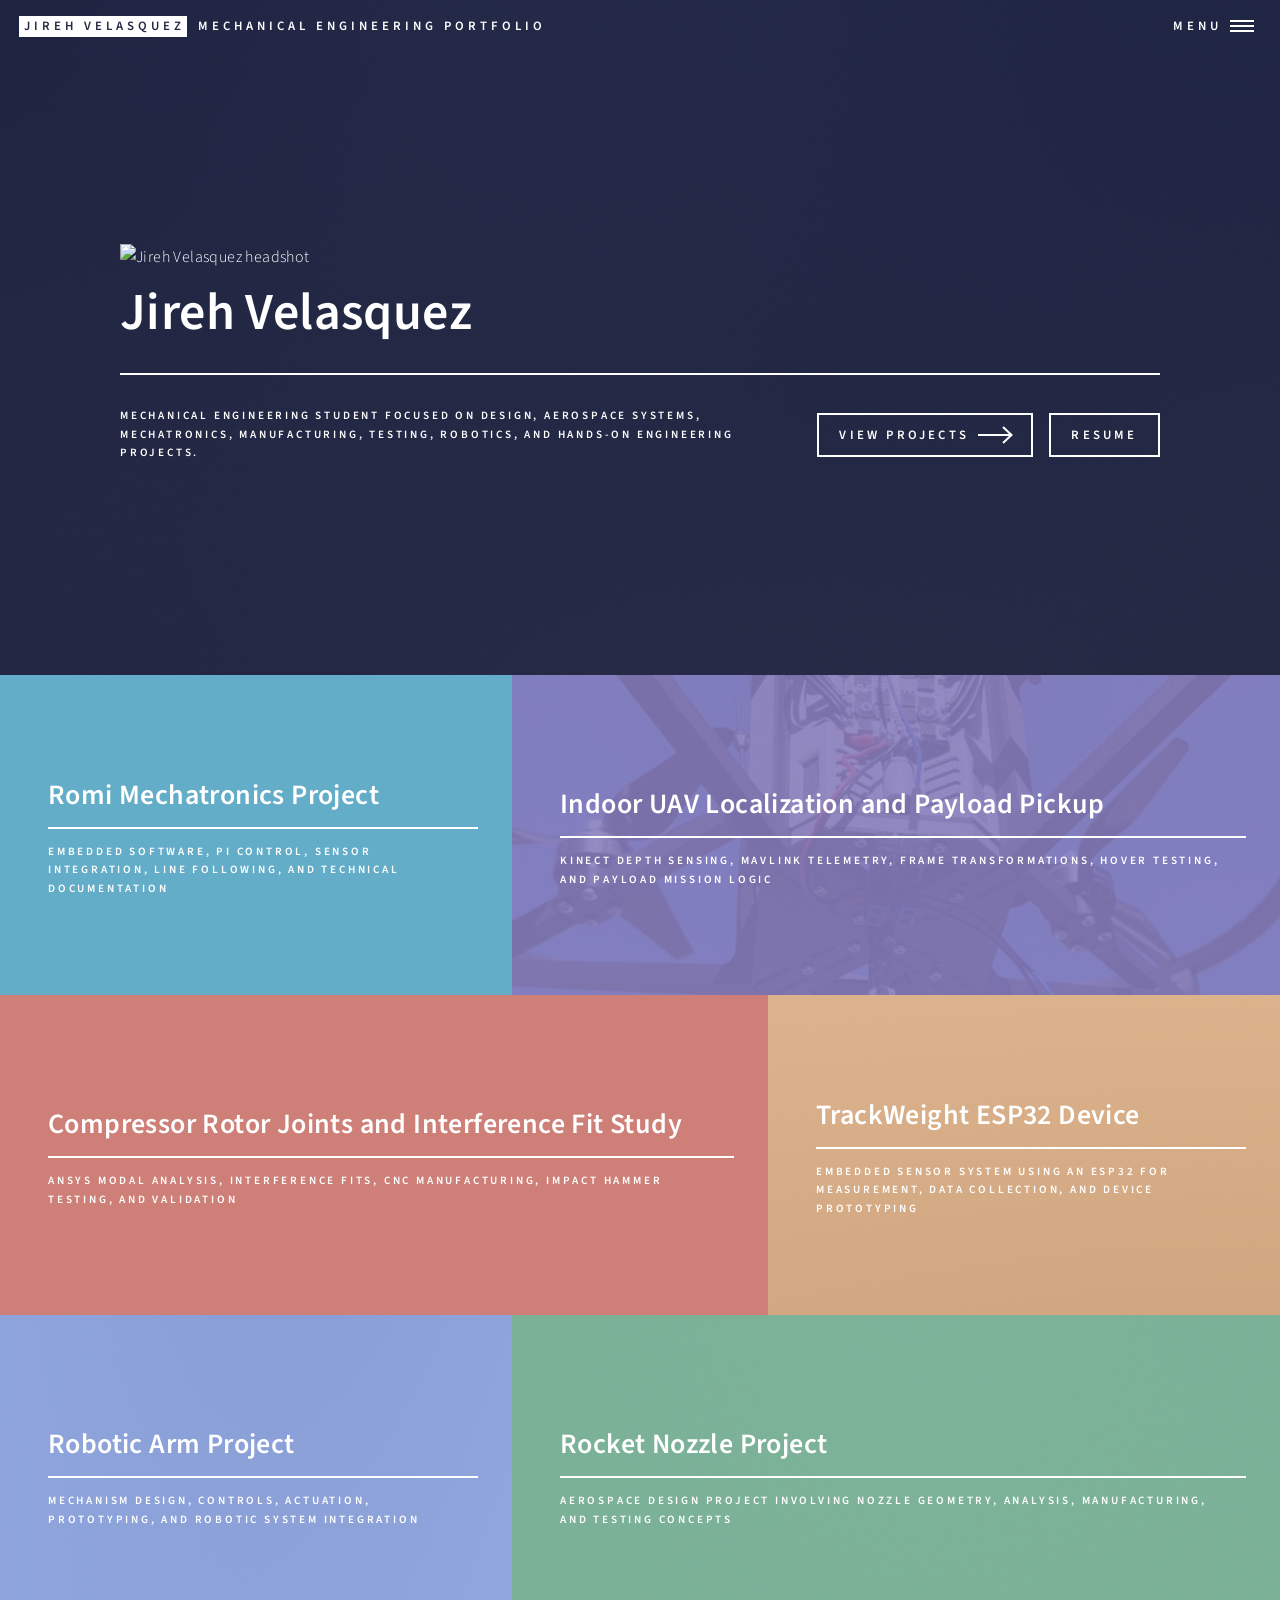
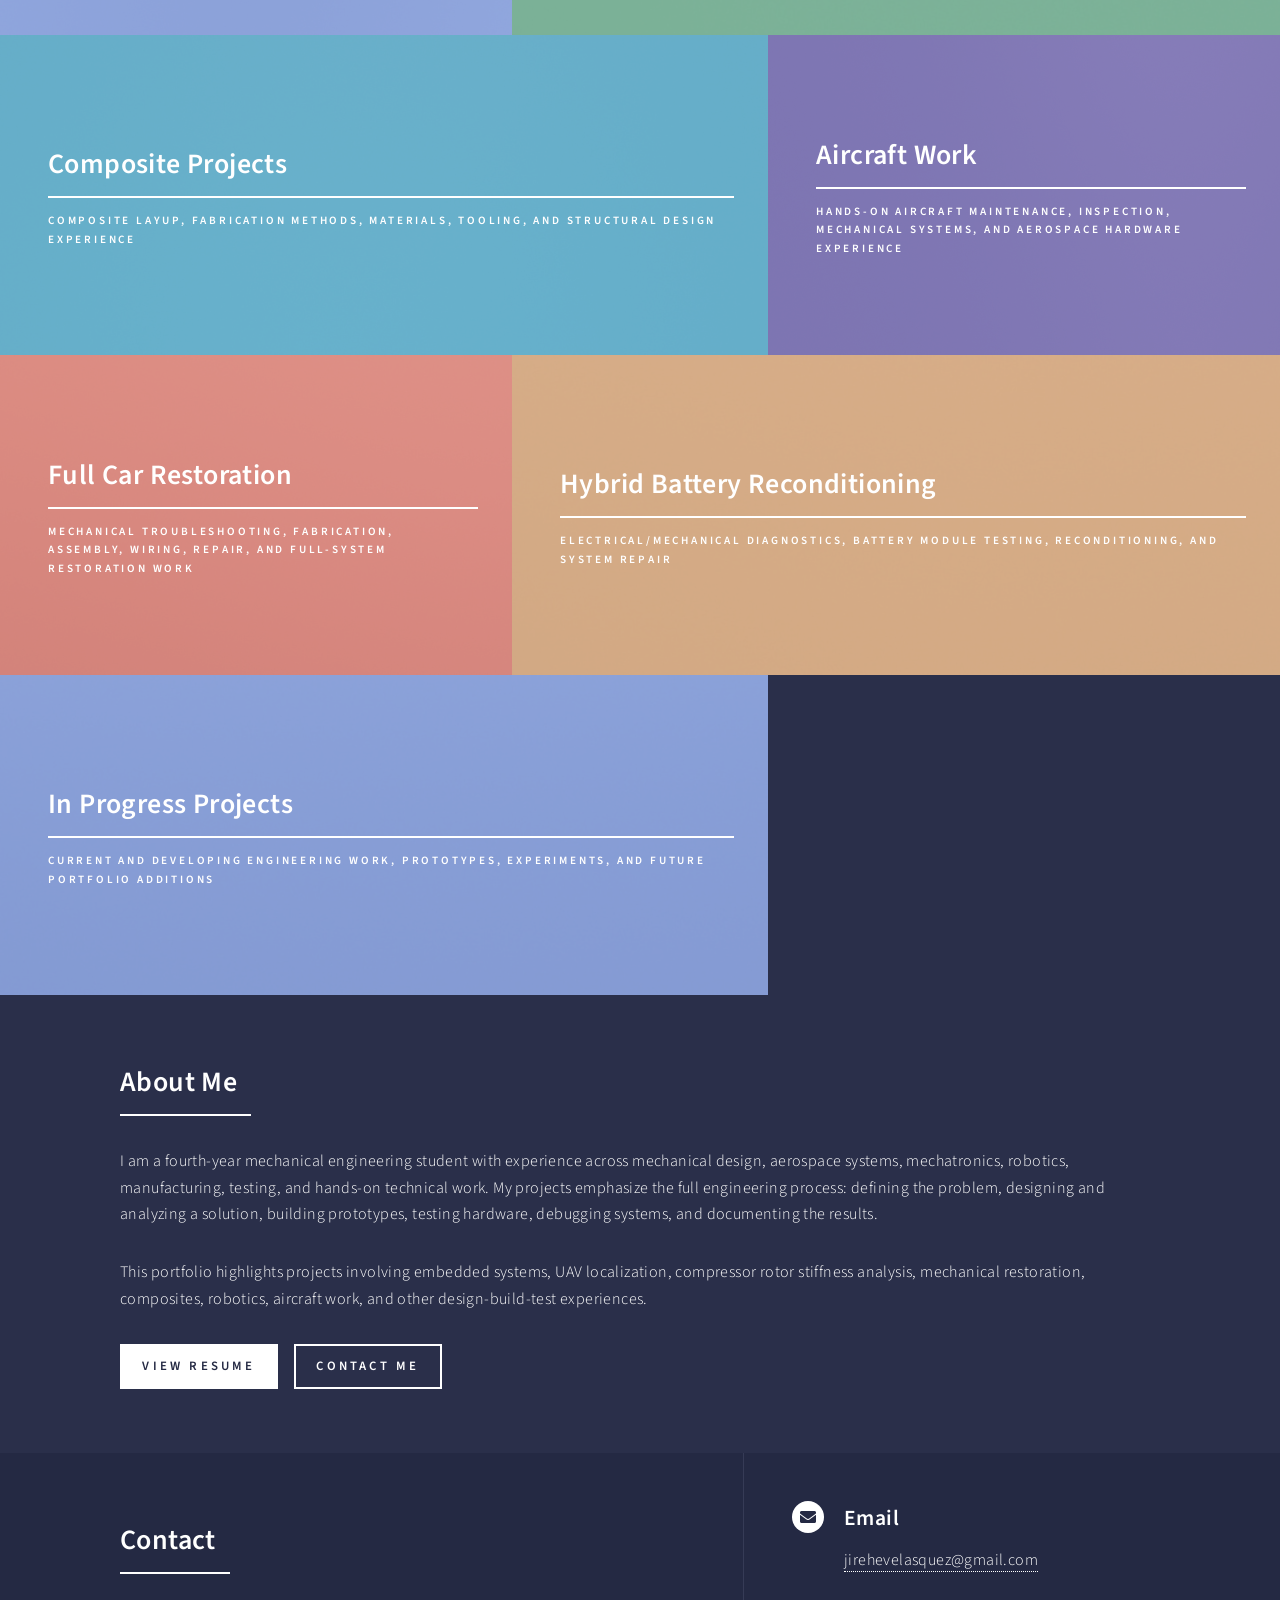
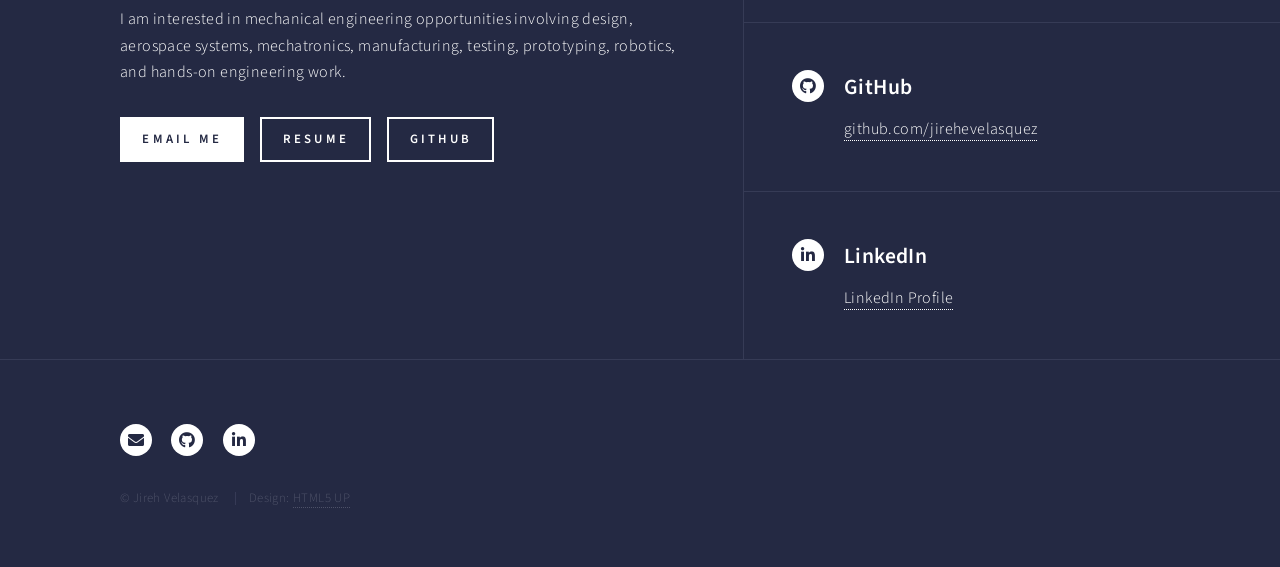
==== commit 37a31f41: "Update index.html" ====
--- a/index.html
+++ b/index.html
@@ -10,293 +10,275 @@
 		<title>Jireh Velasquez | Mechanical Engineering Portfolio</title>
 		<meta charset="utf-8" />
 		<meta name="viewport" content="width=device-width, initial-scale=1, user-scalable=no" />
-		<meta name="description" content="Mechanical engineering portfolio for Jireh Velasquez featuring aerospace systems, mechatronics, robotics, propulsion, testing, manufacturing, composites, restoration, and hands-on engineering projects." />
+		<meta name="description" content="Mechanical engineering portfolio for Jireh Velasquez, featuring design, aerospace systems, mechatronics, manufacturing, testing, analysis, robotics, and hands-on engineering projects." />
 		<link rel="stylesheet" href="assets/css/main.css" />
+		<link rel="stylesheet" href="assets/css/custom.css" />
 		<noscript><link rel="stylesheet" href="assets/css/noscript.css" /></noscript>
 	</head>
 
 	<body class="is-preload">
 
-		<!-- Wrapper -->
-			<div id="wrapper">
-
-				<!-- Header -->
-					<header id="header" class="alt">
-						<a href="index.html" class="logo"><strong>Jireh Velasquez</strong> <span>Mechanical Engineering Portfolio</span></a>
-						<nav>
-							<a href="#menu">Menu</a>
-						</nav>
-					</header>
-
-				<!-- Menu -->
-					<nav id="menu">
-						<ul class="links">
-							<li><a href="index.html">Home</a></li>
-							<li><a href="#one">Projects</a></li>
-							<li><a href="#two">About</a></li>
-							<li><a href="#contact">Contact</a></li>
-							<li><a href="resume.pdf">Resume</a></li>
+		<div id="wrapper">
+
+			<header id="header" class="alt">
+				<a href="index.html" class="logo"><strong>Jireh Velasquez</strong> <span>Mechanical Engineering Portfolio</span></a>
+				<nav>
+					<a href="#menu">Menu</a>
+				</nav>
+			</header>
+
+			<nav id="menu">
+				<ul class="links">
+					<li><a href="index.html">Home</a></li>
+					<li><a href="#one">Projects</a></li>
+					<li><a href="#two">About</a></li>
+					<li><a href="#contact">Contact</a></li>
+					<li><a href="resume.pdf">Resume</a></li>
+				</ul>
+				<ul class="actions stacked">
+					<li><a href="#one" class="button primary fit">View Projects</a></li>
+					<li><a href="resume.pdf" class="button fit">View Resume</a></li>
+					<li><a href="https://github.com/jirehevelasquez" class="button fit">GitHub</a></li>
+				</ul>
+			</nav>
+
+			<section id="banner" class="major">
+				<div class="inner">
+
+					<div class="profile-header">
+						<img src="images/professional-headshot.jpg" alt="Jireh Velasquez headshot" class="profile-photo" />
+
+						<header class="major">
+							<h1>Jireh Velasquez</h1>
+						</header>
+					</div>
+
+					<div class="content">
+						<p>
+							Mechanical engineering student focused on design, aerospace systems, mechatronics,
+							manufacturing, testing, robotics, and hands-on engineering projects.
+						</p>
+						<ul class="actions">
+							<li><a href="#one" class="button next scrolly">View Projects</a></li>
+							<li><a href="resume.pdf" class="button">Resume</a></li>
 						</ul>
-						<ul class="actions stacked">
-							<li><a href="#one" class="button primary fit scrolly">View Projects</a></li>
-							<li><a href="https://github.com/jirehevelasquez" class="button fit">GitHub</a></li>
+					</div>
+
+				</div>
+			</section>
+
+			<div id="main">
+
+				<section id="one" class="tiles">
+
+					<article>
+						<span class="image">
+							<img src="images/romi-main.jpg" alt="Romi mechatronics robot project" />
+						</span>
+						<header class="major">
+							<h3><a href="romi.html" class="link">Romi Mechatronics Project</a></h3>
+							<p>Embedded software, PI control, sensor integration, line following, and technical documentation</p>
+						</header>
+					</article>
+
+					<article>
+						<span class="image">
+							<img src="images/Drone%20end.jpg" alt="Indoor UAV localization and payload pickup project" />
+						</span>
+						<header class="major">
+							<h3><a href="drone.html" class="link">Indoor UAV Localization and Payload Pickup</a></h3>
+							<p>Kinect depth sensing, MAVLink telemetry, frame transformations, hover testing, and payload mission logic</p>
+						</header>
+					</article>
+
+					<article>
+						<span class="image">
+							<img src="compressor%20rotor/images/compressor-main.jpg" alt="Compressor rotor joints and interference fit study" />
+						</span>
+						<header class="major">
+							<h3><a href="compressor-rotor-study.html" class="link">Compressor Rotor Joints and Interference Fit Study</a></h3>
+							<p>ANSYS modal analysis, interference fits, CNC manufacturing, impact hammer testing, and validation</p>
+						</header>
+					</article>
+
+					<article>
+						<span class="image">
+							<img src="images/pic03.jpg" alt="TrackWeight ESP32 device project" />
+						</span>
+						<header class="major">
+							<h3><a href="trackweight.html" class="link">TrackWeight ESP32 Device</a></h3>
+							<p>Embedded sensor system using an ESP32 for measurement, data collection, and device prototyping</p>
+						</header>
+					</article>
+
+					<article>
+						<span class="image">
+							<img src="images/pic04.jpg" alt="Robotic arm project" />
+						</span>
+						<header class="major">
+							<h3><a href="robotic-arm.html" class="link">Robotic Arm Project</a></h3>
+							<p>Mechanism design, controls, actuation, prototyping, and robotic system integration</p>
+						</header>
+					</article>
+
+					<article>
+						<span class="image">
+							<img src="images/pic05.jpg" alt="Rocket nozzle project" />
+						</span>
+						<header class="major">
+							<h3><a href="rocket-nozzle.html" class="link">Rocket Nozzle Project</a></h3>
+							<p>Aerospace design project involving nozzle geometry, analysis, manufacturing, and testing concepts</p>
+						</header>
+					</article>
+
+					<article>
+						<span class="image">
+							<img src="images/pic06.jpg" alt="Composite projects" />
+						</span>
+						<header class="major">
+							<h3><a href="composites.html" class="link">Composite Projects</a></h3>
+							<p>Composite layup, fabrication methods, materials, tooling, and structural design experience</p>
+						</header>
+					</article>
+
+					<article>
+						<span class="image">
+							<img src="images/pic07.jpg" alt="Aircraft work" />
+						</span>
+						<header class="major">
+							<h3><a href="aircraft-work.html" class="link">Aircraft Work</a></h3>
+							<p>Hands-on aircraft maintenance, inspection, mechanical systems, and aerospace hardware experience</p>
+						</header>
+					</article>
+
+					<article>
+						<span class="image">
+							<img src="images/pic08.jpg" alt="Full car restoration project" />
+						</span>
+						<header class="major">
+							<h3><a href="car-restoration.html" class="link">Full Car Restoration</a></h3>
+							<p>Mechanical troubleshooting, fabrication, assembly, wiring, repair, and full-system restoration work</p>
+						</header>
+					</article>
+
+					<article>
+						<span class="image">
+							<img src="images/pic09.jpg" alt="Hybrid battery reconditioning project" />
+						</span>
+						<header class="major">
+							<h3><a href="battery-reconditioning.html" class="link">Hybrid Battery Reconditioning</a></h3>
+							<p>Electrical/mechanical diagnostics, battery module testing, reconditioning, and system repair</p>
+						</header>
+					</article>
+
+					<article>
+						<span class="image">
+							<img src="images/pic10.jpg" alt="In progress engineering projects" />
+						</span>
+						<header class="major">
+							<h3><a href="in-progress.html" class="link">In Progress Projects</a></h3>
+							<p>Current and developing engineering work, prototypes, experiments, and future portfolio additions</p>
+						</header>
+					</article>
+
+				</section>
+
+				<section id="two">
+					<div class="inner">
+						<header class="major">
+							<h2>About Me</h2>
+						</header>
+						<p>
+							I am a fourth-year mechanical engineering student with experience across mechanical design,
+							aerospace systems, mechatronics, robotics, manufacturing, testing, and hands-on technical work.
+							My projects emphasize the full engineering process: defining the problem, designing and analyzing
+							a solution, building prototypes, testing hardware, debugging systems, and documenting the results.
+						</p>
+						<p>
+							This portfolio highlights projects involving embedded systems, UAV localization, compressor rotor
+							stiffness analysis, mechanical restoration, composites, robotics, aircraft work, and other design-build-test
+							experiences.
+						</p>
+						<ul class="actions">
+							<li><a href="resume.pdf" class="button primary">View Resume</a></li>
+							<li><a href="#contact" class="button scrolly">Contact Me</a></li>
 						</ul>
-					</nav>
-
-				<!-- Banner -->
-					<section id="banner" class="major">
-						<div class="inner">
-							<header class="major">
-								<h1>Jireh Velasquez</h1>
-							</header>
-							<div class="content">
-								<p>
-									Fourth-year mechanical engineering student at Cal Poly San Luis Obispo
-									with a mechatronics concentration and hands-on experience across aerospace
-									systems, mechanical design, robotics, manufacturing, testing, and fabrication.
-									My work spans flight hardware integration, UAV control systems, propulsion
-									hardware, compressor rotor analysis, embedded electronics, automotive restoration,
-									composites, and practical mechanical troubleshooting.
-								</p>
-								<ul class="actions">
-									<li><a href="#one" class="button next scrolly">View Portfolio</a></li>
-								</ul>
+					</div>
+				</section>
+
+			</div>
+
+			<section id="contact">
+				<div class="inner">
+
+					<section>
+						<header class="major">
+							<h2>Contact</h2>
+						</header>
+						<p>
+							I am interested in mechanical engineering opportunities involving design, aerospace systems,
+							mechatronics, manufacturing, testing, prototyping, robotics, and hands-on engineering work.
+						</p>
+						<ul class="actions">
+							<li><a href="mailto:jirehevelasquez@gmail.com" class="button primary">Email Me</a></li>
+							<li><a href="resume.pdf" class="button">Resume</a></li>
+							<li><a href="https://github.com/jirehevelasquez" class="button">GitHub</a></li>
+						</ul>
+					</section>
+
+					<section class="split">
+
+						<section>
+							<div class="contact-method">
+								<span class="icon solid alt fa-envelope"></span>
+								<h3>Email</h3>
+								<a href="mailto:jirehevelasquez@gmail.com">jirehevelasquez@gmail.com</a>
 							</div>
-						</div>
+						</section>
+
+						<section>
+							<div class="contact-method">
+								<span class="icon brands alt fa-github"></span>
+								<h3>GitHub</h3>
+								<a href="https://github.com/jirehevelasquez">github.com/jirehevelasquez</a>
+							</div>
+						</section>
+
+						<section>
+							<div class="contact-method">
+								<span class="icon brands alt fa-linkedin-in"></span>
+								<h3>LinkedIn</h3>
+								<a href="https://www.linkedin.com/in/your-linkedin">LinkedIn Profile</a>
+							</div>
+						</section>
+
 					</section>
-
-				<!-- Main -->
-					<div id="main">
-
-						<!-- Projects -->
-							<section id="one" class="tiles">
-
-								<article>
-									<span class="image">
-										<img src="images/pic01.jpg" alt="Romi mechatronics project" />
-									</span>
-									<header class="major">
-										<h3><a href="romi.html" class="link">Romi Mechatronics Project</a></h3>
-										<p>Autonomous robotics, Python/assembly programming, finite state machines, embedded control, and technical documentation</p>
-									</header>
-								</article>
-
-								<article>
-									<span class="image">
-										<img src="images/Drone end.jpg" alt="Indoor UAV localization and payload pickup project" />
-									</span>
-									<header class="major">
-										<h3><a href="drone.html" class="link">Drone Team Project</a></h3>
-										<p>Four-motor quadrotor integration using ArduPilot, MAVLink telemetry, Python-based 3D localization, and autonomous PID correction</p>
-									</header>
-								</article>
-
-								<article>
-									<span class="image">
-										<img src="images/pic03.jpg" alt="TrackWeight ESP32 device" />
-									</span>
-									<header class="major">
-										<h3><a href="trackweight.html" class="link">TrackWeight ESP32 Device</a></h3>
-										<p>Embedded measurement device using ESP32 hardware, sensors, data collection, electronics integration, and field-oriented prototyping</p>
-									</header>
-								</article>
-
-								<article>
-									<span class="image">
-										<img src="images/pic04.jpg" alt="Compressor rotor plate interference study" />
-									</span>
-									<header class="major">
-										<h3><a href="compressor-rotor-study.html" class="link">Compressor Rotor Interference Study</a></h3>
-										<p>ANSYS FEA, precision test plate manufacturing, press-fit configurations, impact hammer testing, spectrum analysis, and engineering recommendations</p>
-									</header>
-								</article>
-
-								<article>
-									<span class="image">
-										<img src="images/pic05.jpg" alt="Rocket nozzle project" />
-									</span>
-									<header class="major">
-										<h3><a href="rocket-nozzle.html" class="link">Rocket Nozzle Project</a></h3>
-										<p>Propulsion hardware design, contraction/expansion ratio analysis, thermal survivability, manufacturability, design reviews, and test validation</p>
-									</header>
-								</article>
-
-								<article>
-									<span class="image">
-										<img src="images/pic06.jpg" alt="Robotic arm project" />
-									</span>
-									<header class="major">
-										<h3><a href="robotic-arm.html" class="link">Robotic Arm Project</a></h3>
-										<p>Mechanism design, forward/reverse kinematics, trajectory planning, motor torque calculations, and robotic workspace analysis</p>
-									</header>
-								</article>
-
-								<article>
-									<span class="image">
-										<img src="images/pic01.jpg" alt="Full car restoration project" />
-									</span>
-									<header class="major">
-										<h3><a href="car-restoration.html" class="link">Full Car Restoration</a></h3>
-										<p>1966 Ford Ranchero restoration involving electrical systems, powertrain, suspension, structural repair, troubleshooting, fabrication, and mechanical assembly</p>
-									</header>
-								</article>
-
-								<article>
-									<span class="image">
-										<img src="images/pic02.jpg" alt="Composite projects" />
-									</span>
-									<header class="major">
-										<h3><a href="composites.html" class="link">Composite Projects</a></h3>
-										<p>Fiberglass and carbon fiber layups, material selection, fabrication methods, repair work, and custom composite applications</p>
-									</header>
-								</article>
-
-								<article>
-									<span class="image">
-										<img src="images/pic03.jpg" alt="Aircraft work" />
-									</span>
-									<header class="major">
-										<h3><a href="aircraft-work.html" class="link">Aircraft Work</a></h3>
-										<p>Cessna 172H landing gear assembly, steering linkage installation, engine rebuild support, Magnaflux inspection, and airworthiness-focused mechanical work</p>
-									</header>
-								</article>
-
-								<article>
-									<span class="image">
-										<img src="images/pic04.jpg" alt="Hybrid battery reconditioning project" />
-									</span>
-									<header class="major">
-										<h3><a href="battery-reconditioning.html" class="link">Hybrid Battery Reconditioning</a></h3>
-										<p>Hybrid battery replacement, module reconditioning, electrical diagnostics, and conversion of hybrid battery components for off-grid energy storage</p>
-									</header>
-								</article>
-
-								<article>
-									<span class="image">
-										<img src="images/pic05.jpg" alt="In-progress engineering projects" />
-									</span>
-									<header class="major">
-										<h3><a href="in-progress.html" class="link">In-Progress Projects</a></h3>
-										<p>Active builds, unfinished prototypes, continuing studies, and ongoing engineering experiments</p>
-									</header>
-								</article>
-
-							</section>
-
-						<!-- About -->
-							<section id="two">
-								<div class="inner">
-									<header class="major">
-										<h2>About This Portfolio</h2>
-									</header>
-
-									<p>
-										This portfolio highlights my engineering work through project-based examples of
-										design, analysis, prototyping, manufacturing, testing, troubleshooting, and technical
-										documentation. My background combines aerospace engineering experience, mechatronics
-										coursework, embedded systems, hands-on aircraft and automotive work, composite fabrication,
-										CNC/test specimen manufacturing, and formal design-review processes.
-									</p>
-
-									<p>
-										I use this site as a central place to document projects beyond a traditional resume.
-										Each project page is structured around the engineering problem, my role, the tools and
-										processes used, design decisions, testing or analysis performed, results, lessons learned,
-										and supporting media such as photos, CAD images, diagrams, test data, GitHub repositories,
-										or technical documentation.
-									</p>
-
-									<h3>Engineering Focus Areas</h3>
-									<ul>
-										<li>Aerospace systems, integration readiness, requirements, and design-review support</li>
-										<li>Mechatronics, robotics, embedded systems, sensors, controls, and data collection</li>
-										<li>Mechanical design, CAD, ANSYS FEA, manufacturing, machining, and tolerance-focused work</li>
-										<li>Hands-on troubleshooting across aircraft, automotive, hydraulic, pneumatic, electrical, and mechanical systems</li>
-										<li>Composite fabrication, welding, soldering, wiring, inspection, and prototype assembly</li>
-									</ul>
-
-									<ul class="actions">
-										<li><a href="resume.pdf" class="button next">View Resume</a></li>
-									</ul>
-								</div>
-							</section>
-
-					</div>
-
-				<!-- Contact -->
-					<section id="contact">
-						<div class="inner">
-
-							<section>
-								<header class="major">
-									<h2>Contact</h2>
-								</header>
-								<p>
-									I am interested in mechanical engineering opportunities involving design,
-									aerospace systems, mechatronics, manufacturing, testing, prototyping,
-									robotics, and hands-on engineering work.
-								</p>
-								<ul class="actions">
-									<li><a href="mailto:jirehevelasquez@gmail.com" class="button primary">Email Me</a></li>
-									<li><a href="resume.pdf" class="button">Resume</a></li>
-								</ul>
-							</section>
-
-							<section class="split">
-
-								<section>
-									<div class="contact-method">
-										<span class="icon solid alt fa-envelope"></span>
-										<h3>Email</h3>
-										<a href="mailto:jirehevelasquez@gmail.com">jirehevelasquez@gmail.com</a>
-									</div>
-								</section>
-
-								<section>
-									<div class="contact-method">
-										<span class="icon brands alt fa-github"></span>
-										<h3>GitHub</h3>
-										<a href="https://github.com/jirehevelasquez">github.com/jirehevelasquez</a>
-									</div>
-								</section>
-
-								<section>
-									<div class="contact-method">
-										<span class="icon brands alt fa-linkedin-in"></span>
-										<h3>LinkedIn</h3>
-										<a href="https://www.linkedin.com/in/your-linkedin">LinkedIn Profile</a>
-									</div>
-								</section>
-
-							</section>
-						</div>
-					</section>
-
-				<!-- Footer -->
-					<footer id="footer">
-						<div class="inner">
-							<ul class="icons">
-								<li><a href="mailto:jirehevelasquez@gmail.com" class="icon solid alt fa-envelope"><span class="label">Email</span></a></li>
-								<li><a href="https://github.com/jirehevelasquez" class="icon brands alt fa-github"><span class="label">GitHub</span></a></li>
-								<li><a href="https://www.linkedin.com/in/your-linkedin" class="icon brands alt fa-linkedin-in"><span class="label">LinkedIn</span></a></li>
-							</ul>
-							<ul class="copyright">
-								<li>&copy; Jireh Velasquez</li>
-								<li>Design: <a href="https://html5up.net">HTML5 UP</a></li>
-							</ul>
-						</div>
-					</footer>
-
-			</div>
-
-		<!-- Scripts -->
-			<script src="assets/js/jquery.min.js"></script>
-			<script src="assets/js/jquery.scrolly.min.js"></script>
-			<script src="assets/js/jquery.scrollex.min.js"></script>
-			<script src="assets/js/browser.min.js"></script>
-			<script src="assets/js/breakpoints.min.js"></script>
-			<script src="assets/js/util.js"></script>
-			<script src="assets/js/main.js"></script>
+				</div>
+			</section>
+
+			<footer id="footer">
+				<div class="inner">
+					<ul class="icons">
+						<li><a href="mailto:jirehevelasquez@gmail.com" class="icon solid alt fa-envelope"><span class="label">Email</span></a></li>
+						<li><a href="https://github.com/jirehevelasquez" class="icon brands alt fa-github"><span class="label">GitHub</span></a></li>
+						<li><a href="https://www.linkedin.com/in/your-linkedin" class="icon brands alt fa-linkedin-in"><span class="label">LinkedIn</span></a></li>
+					</ul>
+					<ul class="copyright">
+						<li>&copy; Jireh Velasquez</li>
+						<li>Design: <a href="https://html5up.net">HTML5 UP</a></li>
+					</ul>
+				</div>
+			</footer>
+
+		</div>
+
+		<script src="assets/js/jquery.min.js"></script>
+		<script src="assets/js/jquery.scrolly.min.js"></script>
+		<script src="assets/js/jquery.scrollex.min.js"></script>
+		<script src="assets/js/browser.min.js"></script>
+		<script src="assets/js/breakpoints.min.js"></script>
+		<script src="assets/js/util.js"></script>
+		<script src="assets/js/main.js"></script>
 
 	</body>
 </html>
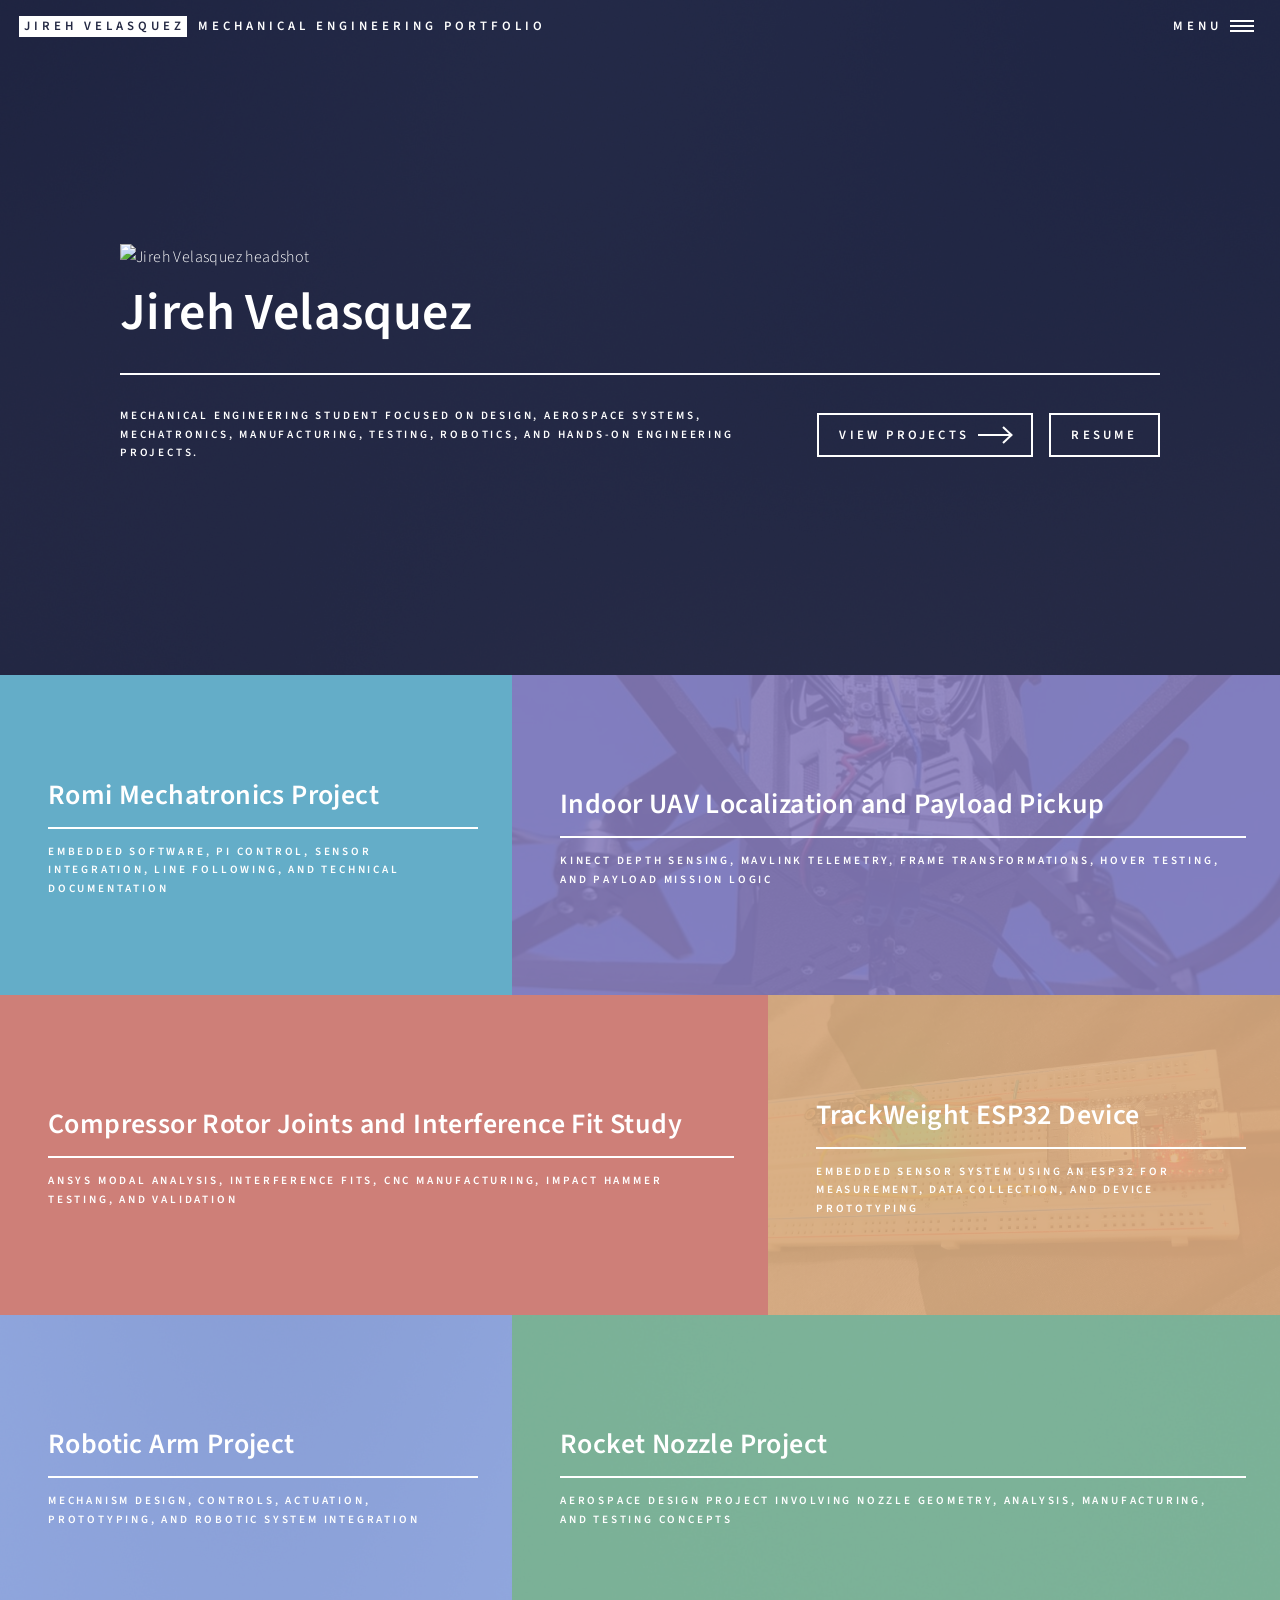
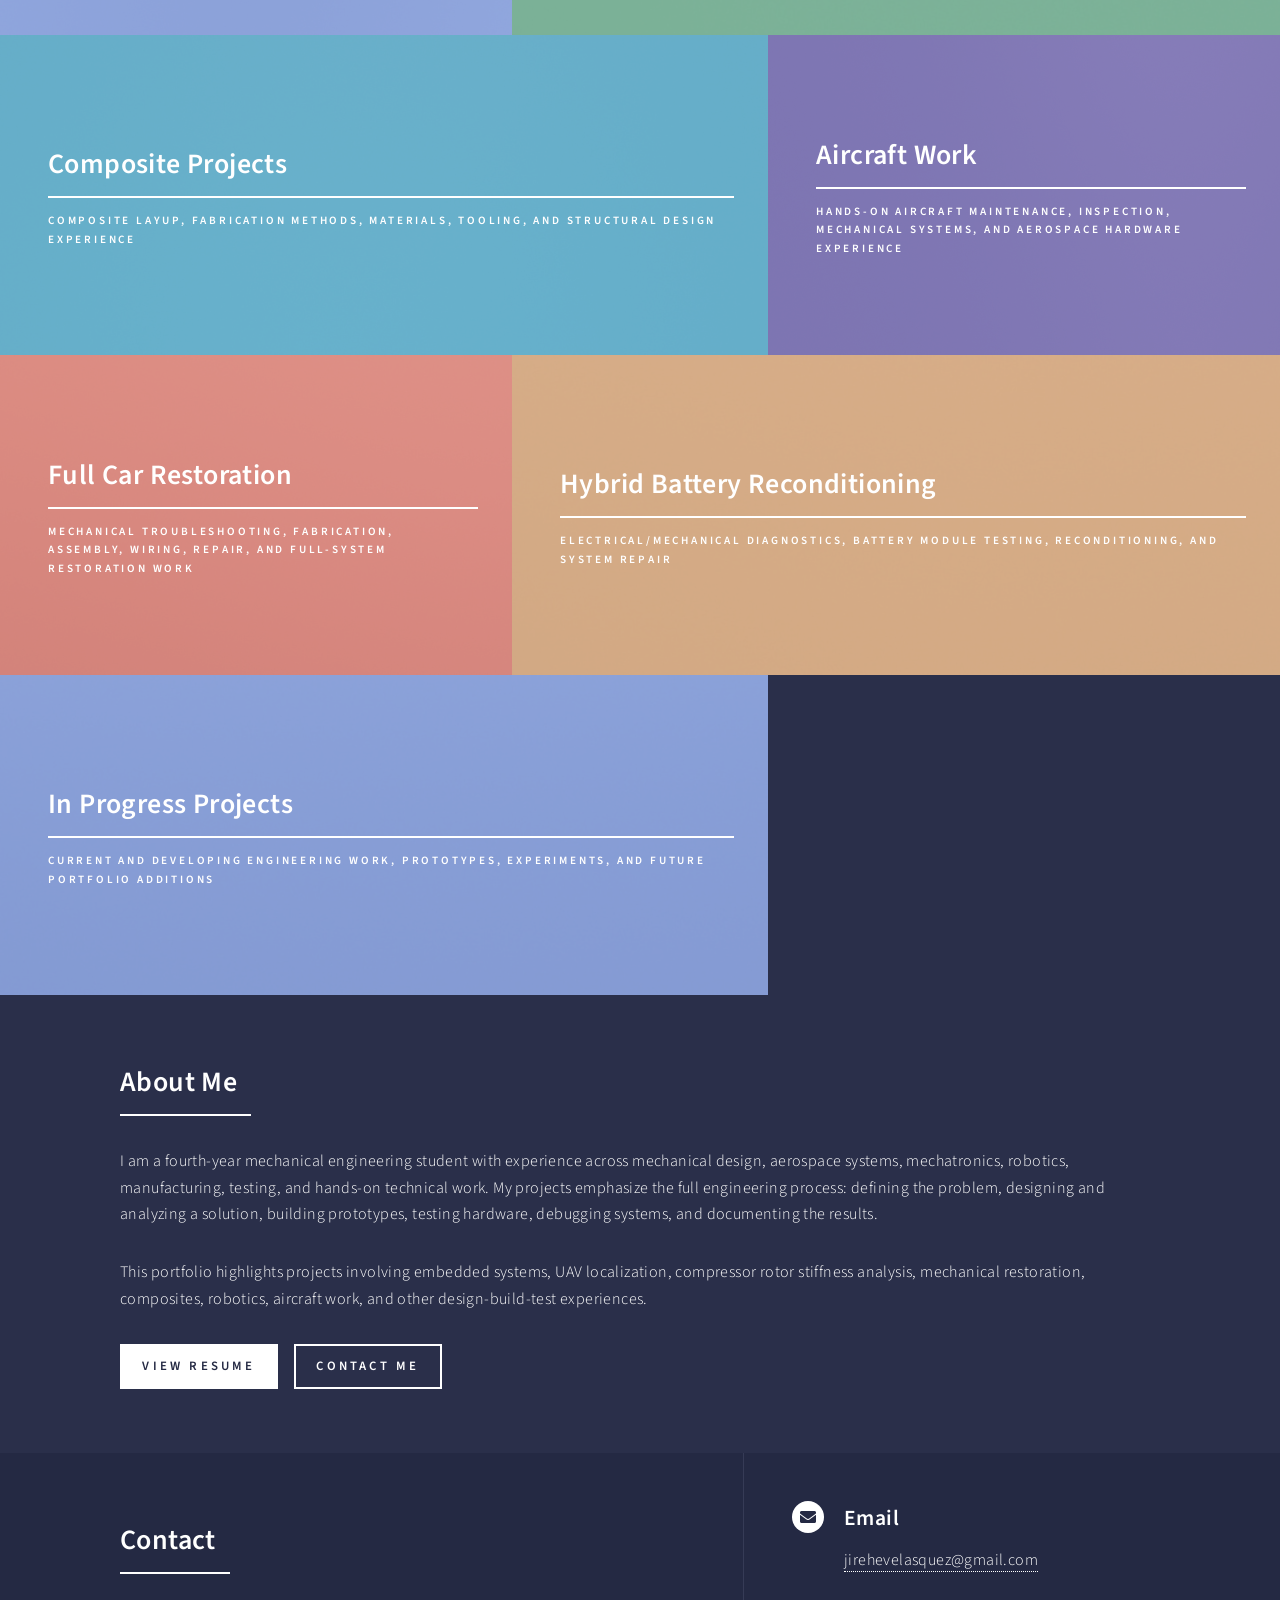
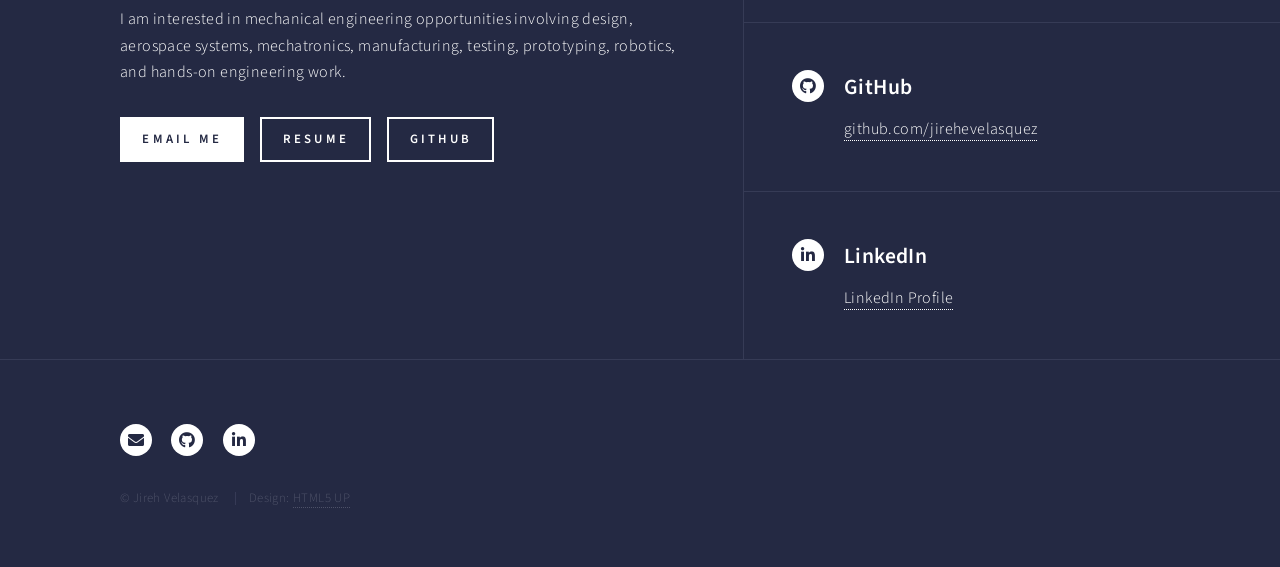
==== commit 2420e61e: "Update index.html" ====
--- a/index.html
+++ b/index.html
@@ -103,7 +103,7 @@
 
 					<article>
 						<span class="image">
-							<img src="images/pic03.jpg" alt="TrackWeight ESP32 device project" />
+							<img src="trackweight/images/trackweight-main.jpg" alt="TrackWeight smart gym tracking device" />
 						</span>
 						<header class="major">
 							<h3><a href="trackweight.html" class="link">TrackWeight ESP32 Device</a></h3>
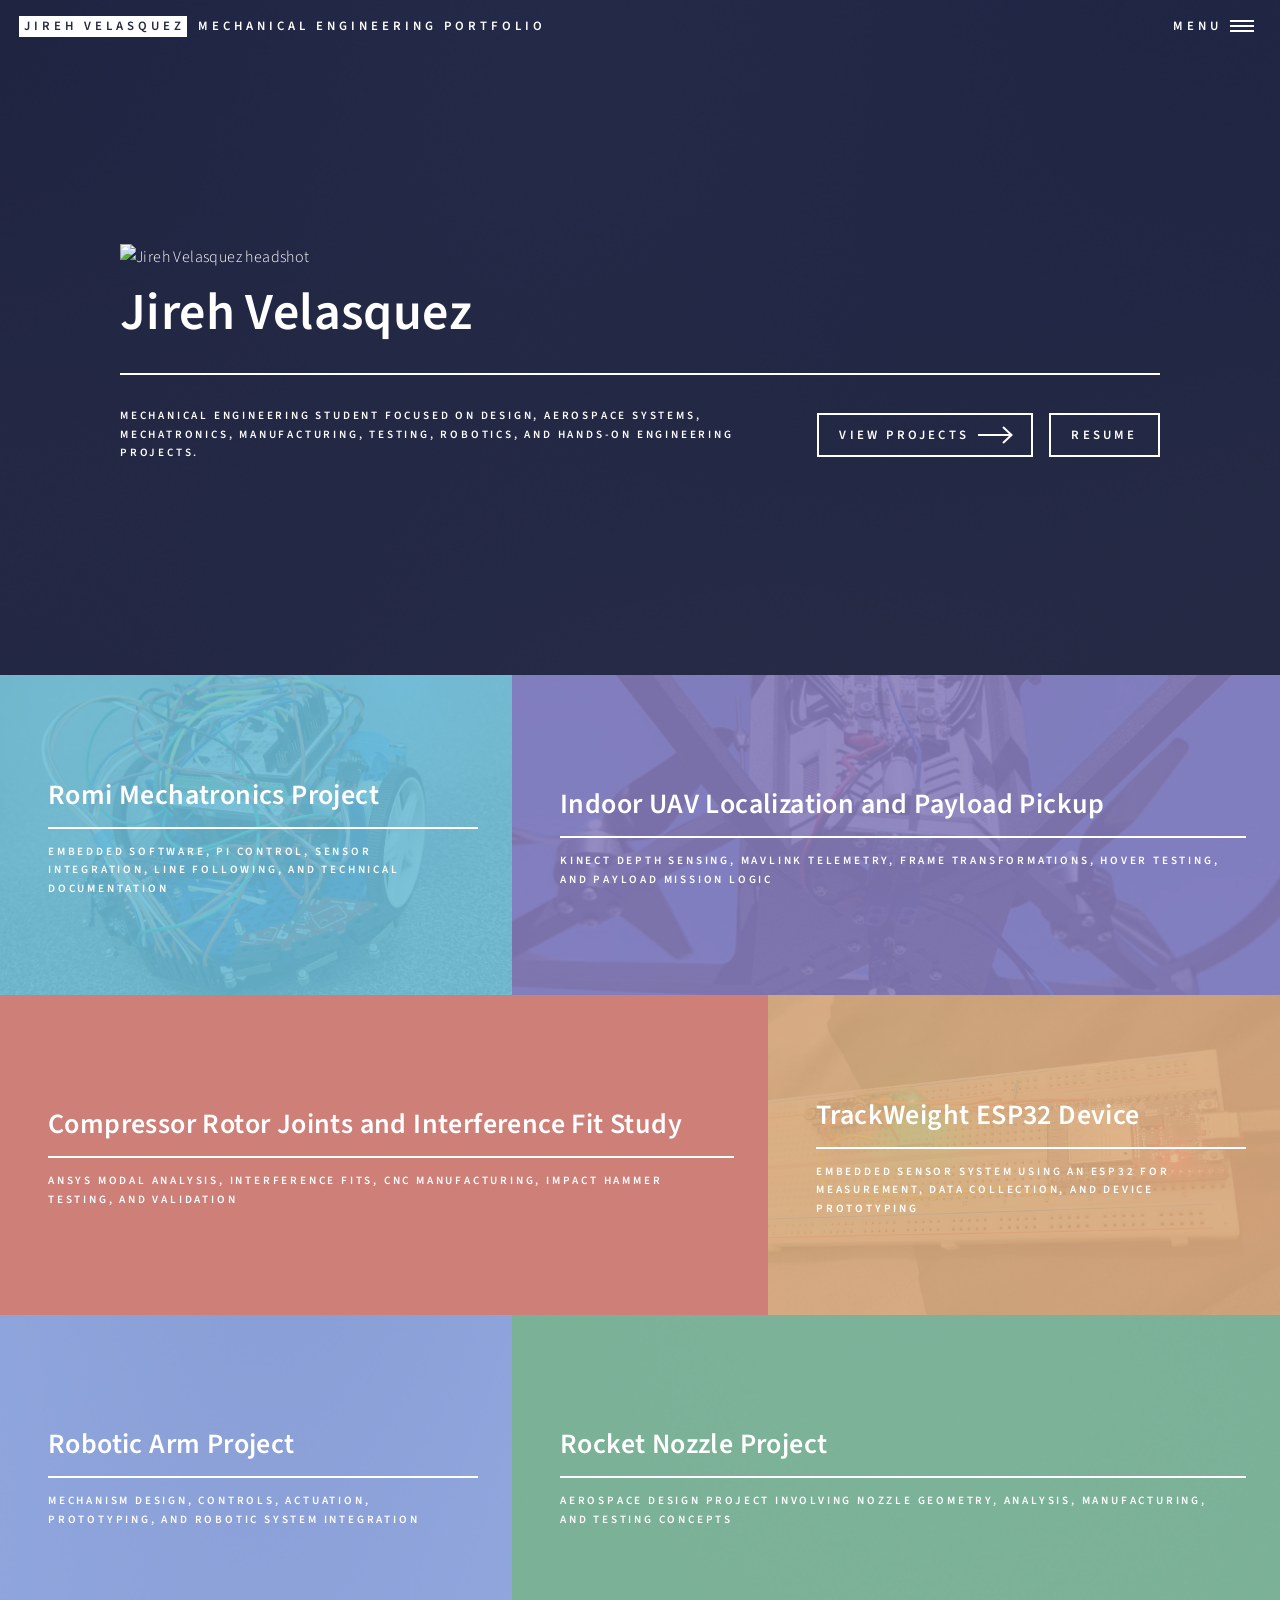
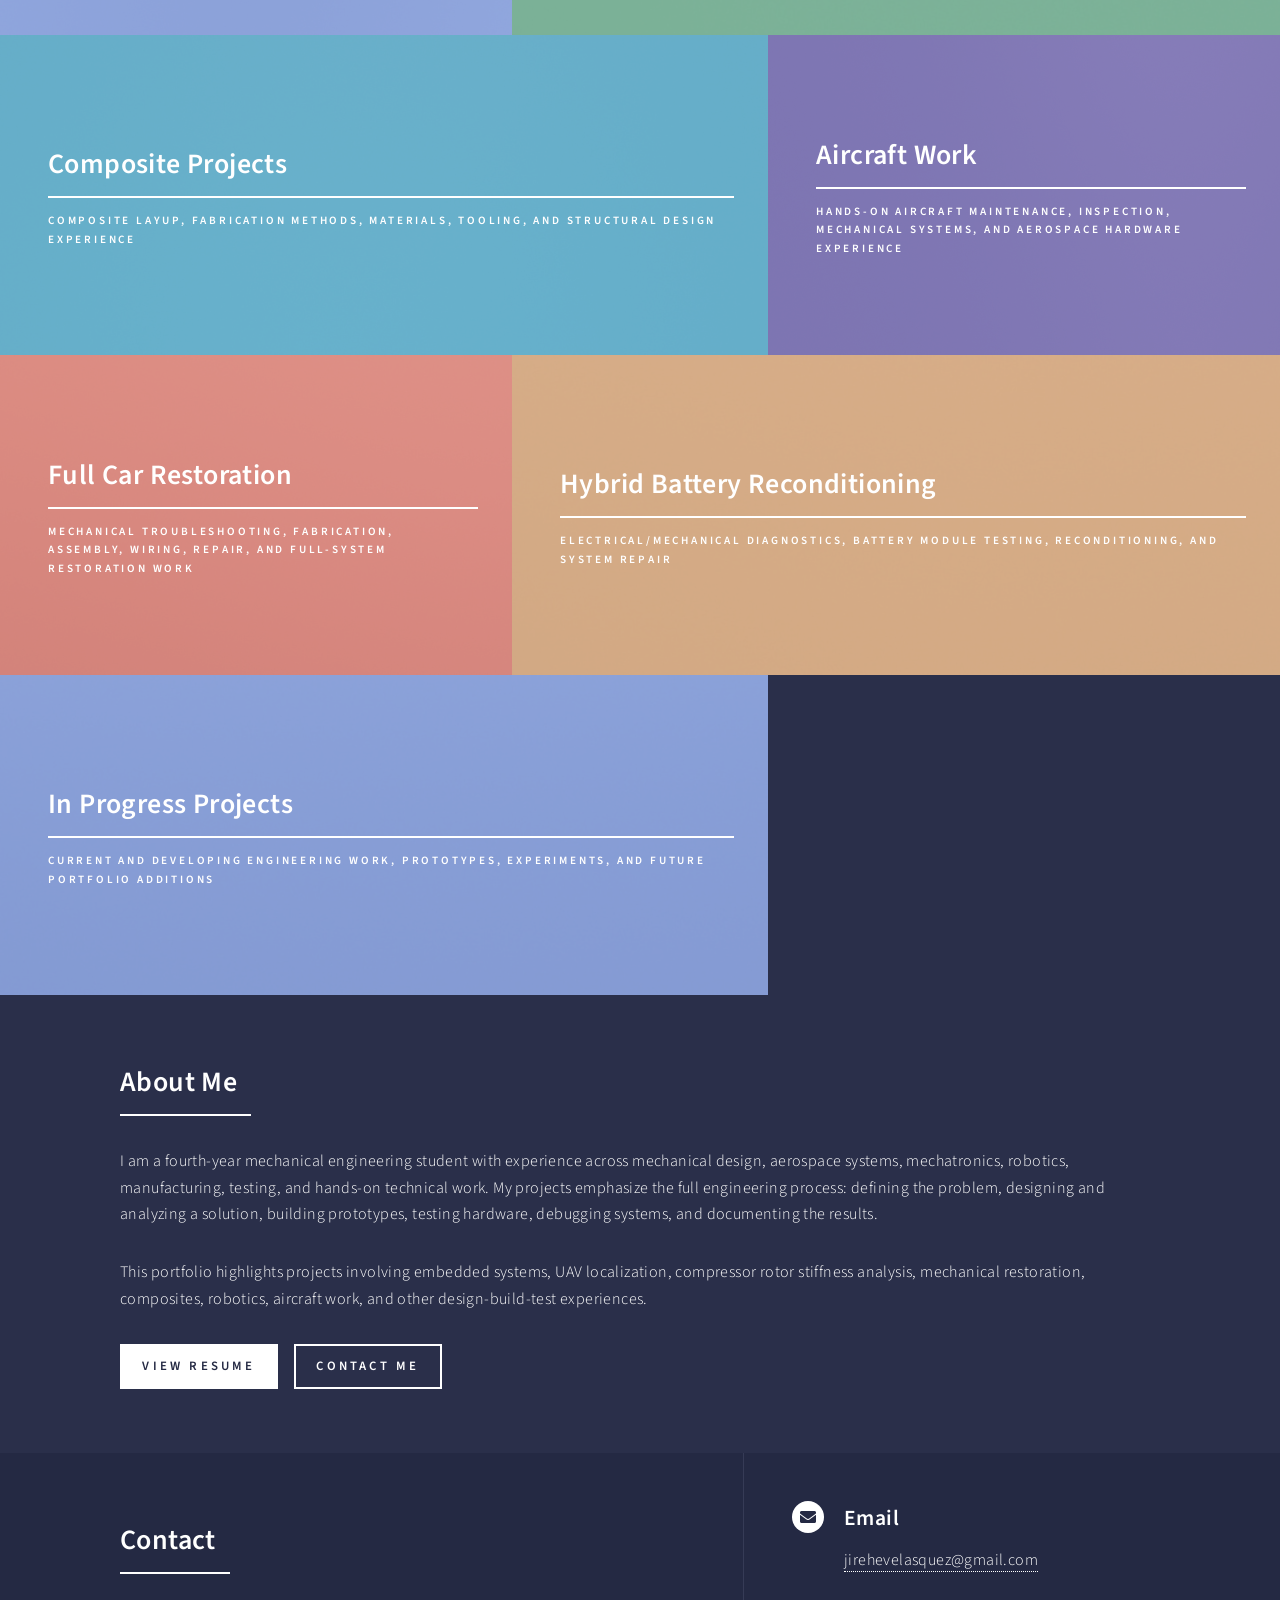
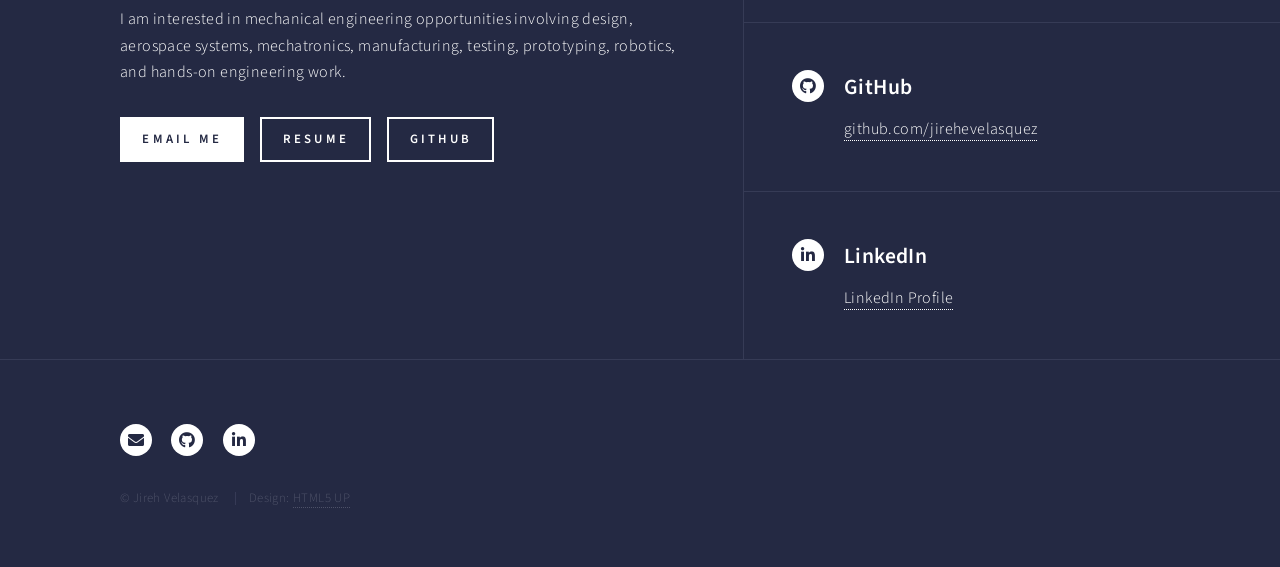
==== commit caa96b6b: "Update index.html" ====
--- a/index.html
+++ b/index.html
@@ -73,7 +73,7 @@
 
 					<article>
 						<span class="image">
-							<img src="images/romi-main.jpg" alt="Romi mechatronics robot project" />
+							<img src="images/romi_main.jpg" alt="Romi mobile robot project" />
 						</span>
 						<header class="major">
 							<h3><a href="romi.html" class="link">Romi Mechatronics Project</a></h3>
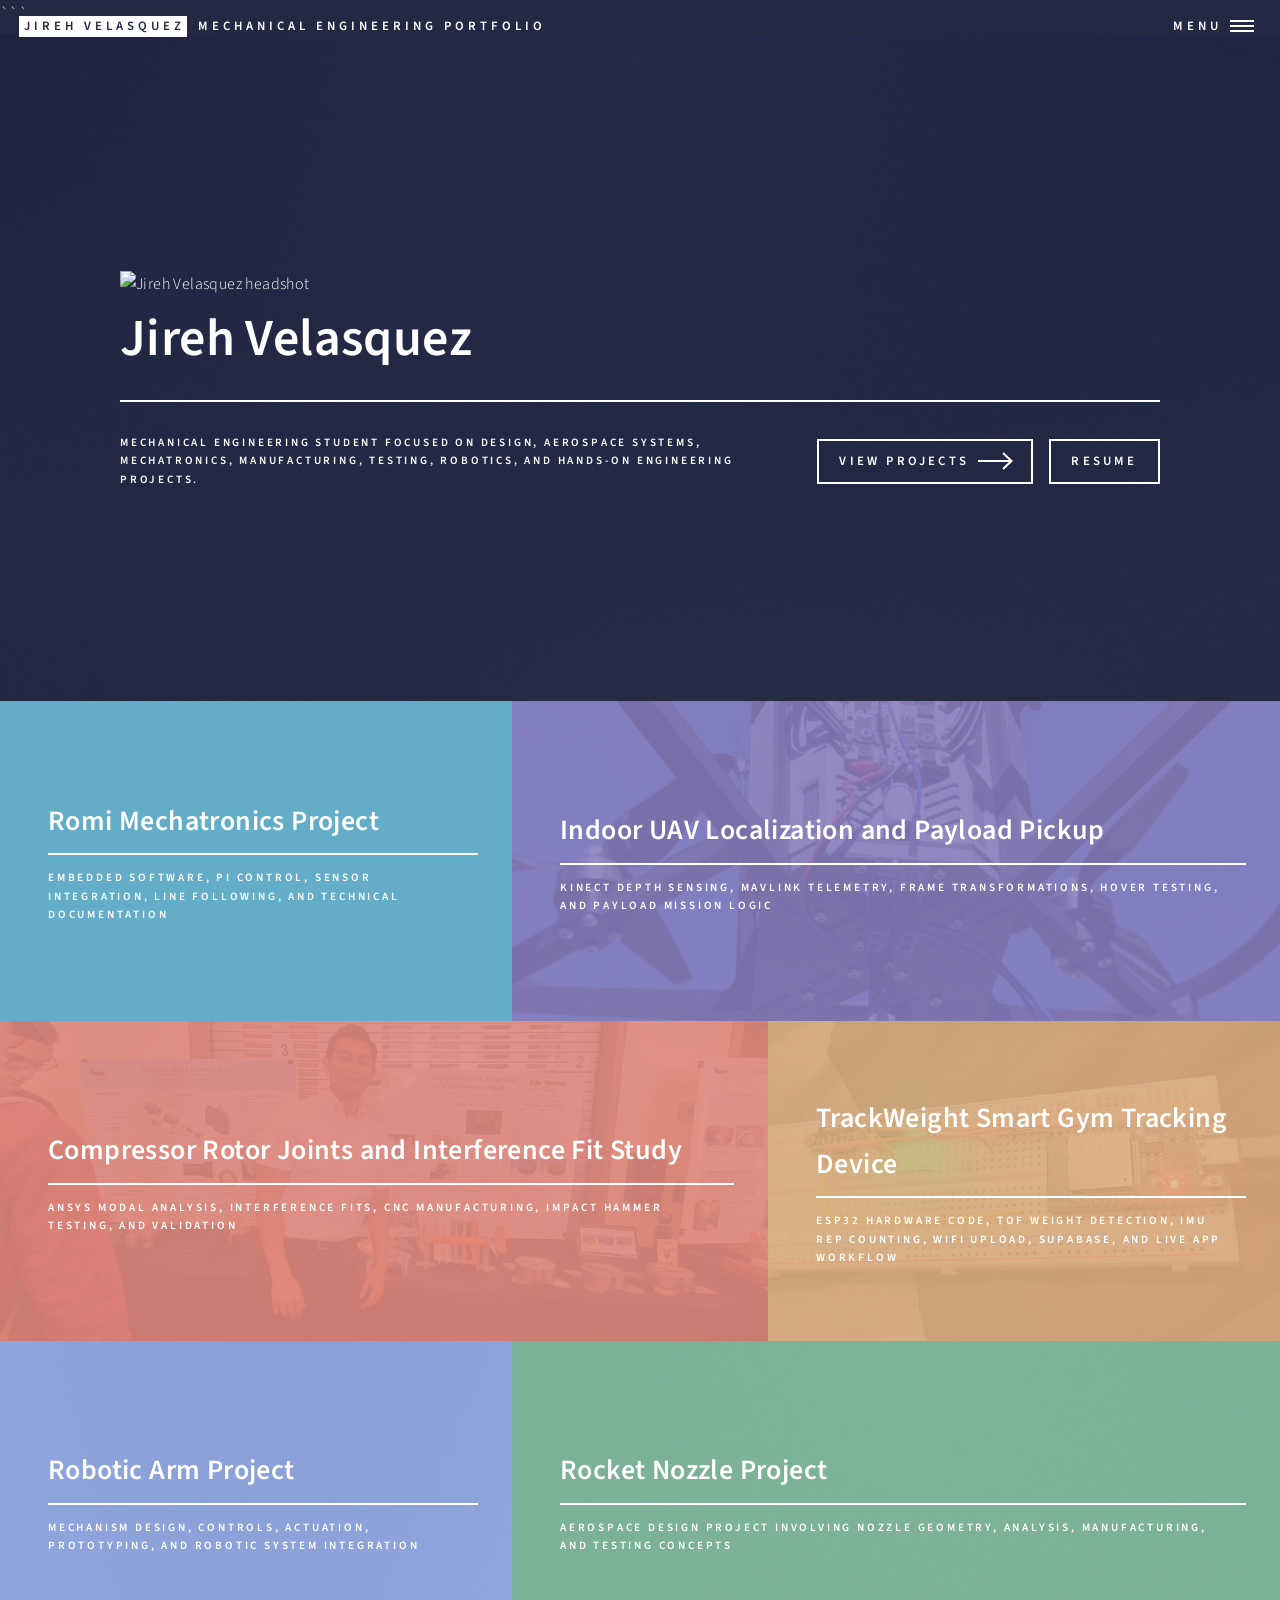
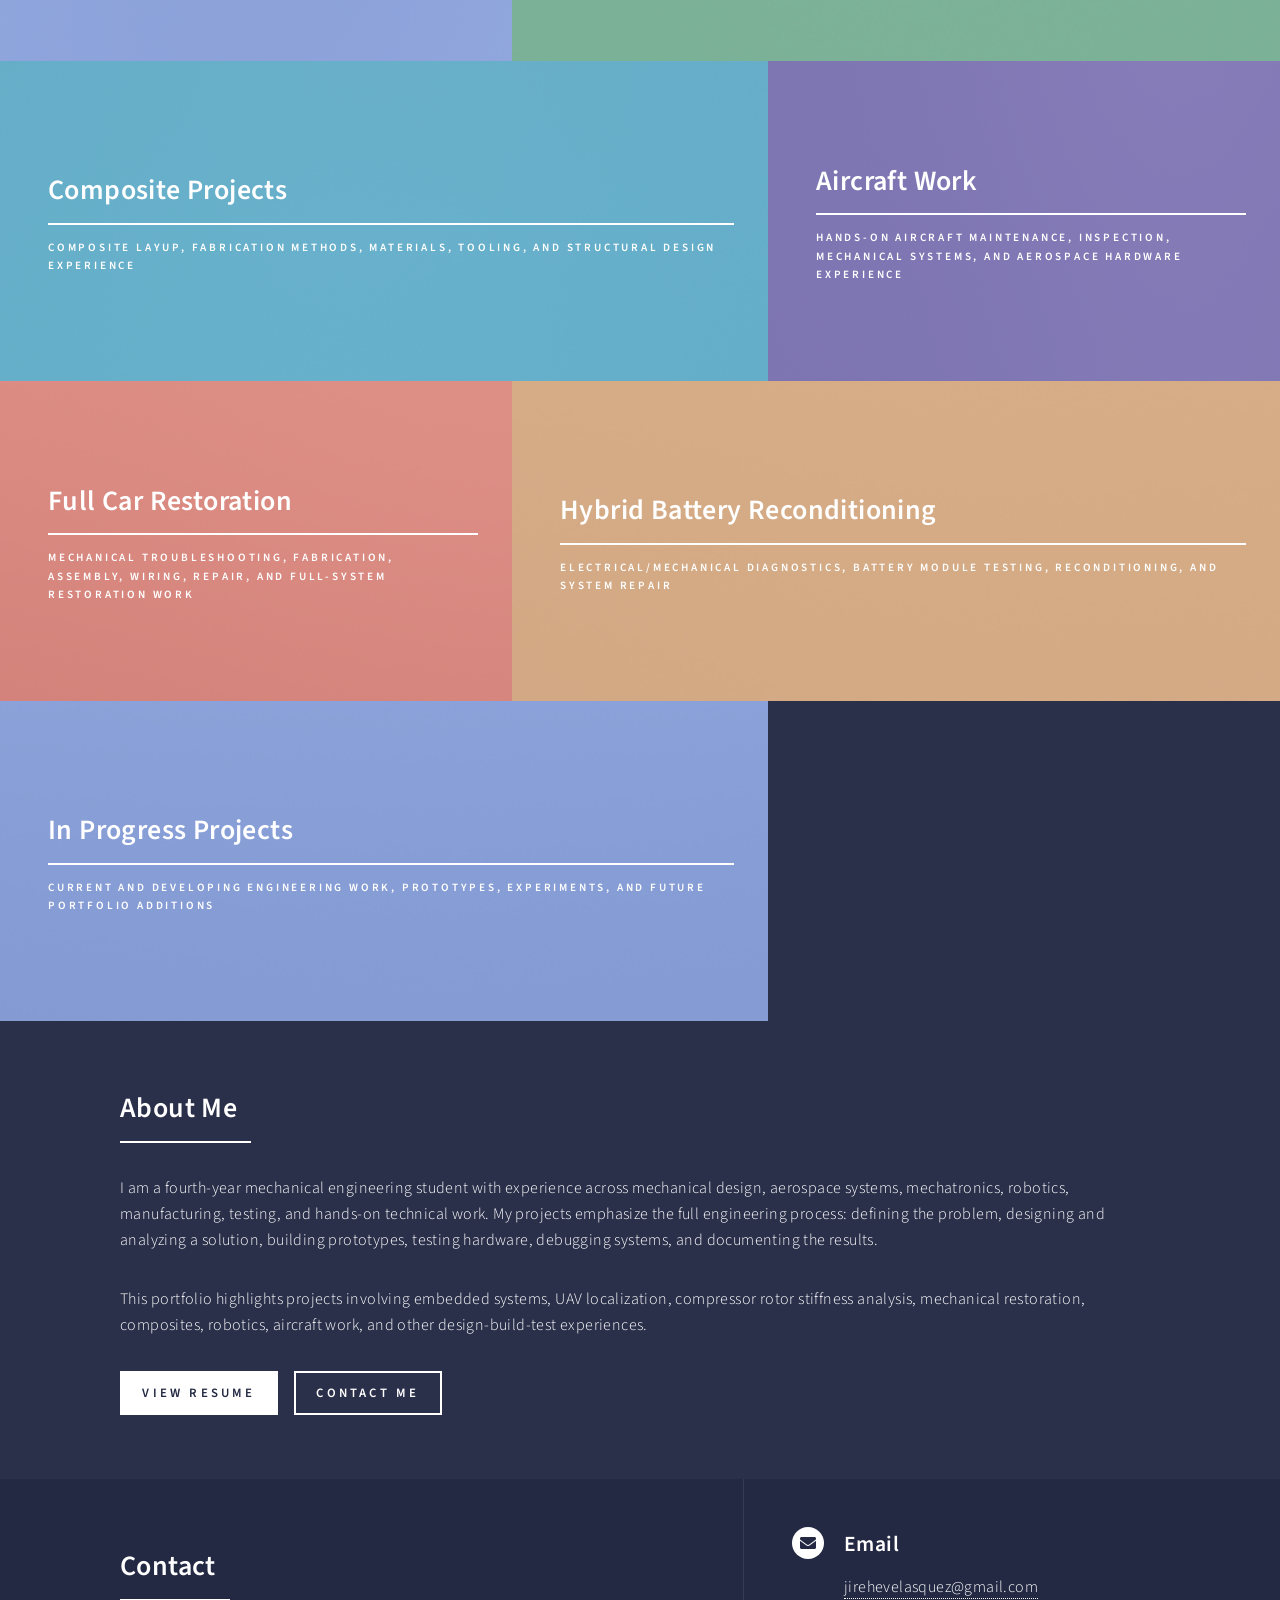
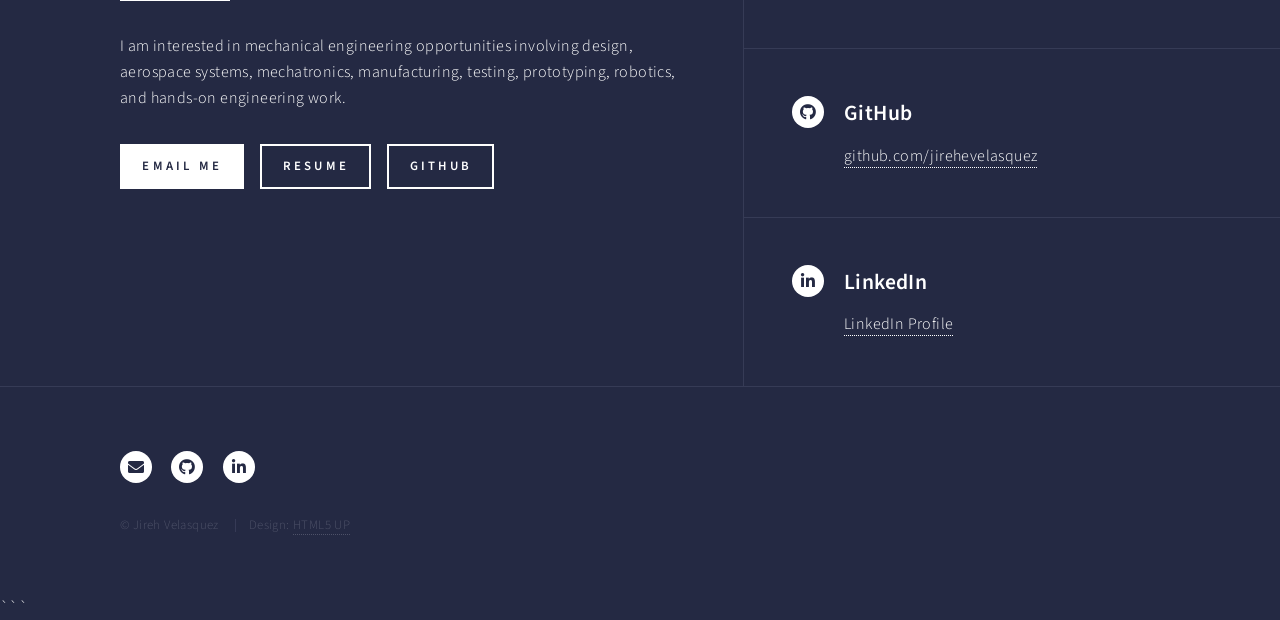
==== commit 25b95384: "Update index.html" ====
--- a/index.html
+++ b/index.html
@@ -1,10 +1,12 @@
 <!DOCTYPE HTML>
+
 <!--
 	Forty by HTML5 UP
 	html5up.net | @ajlkn
 	Free for personal and commercial use under the CCA 3.0 license (html5up.net/license)
 	Customized for Jireh Velasquez's mechanical engineering portfolio.
 -->
+
 <html>
 	<head>
 		<title>Jireh Velasquez | Mechanical Engineering Portfolio</title>
@@ -16,269 +18,272 @@
 		<noscript><link rel="stylesheet" href="assets/css/noscript.css" /></noscript>
 	</head>
 
-	<body class="is-preload">
-
-		<div id="wrapper">
-
-			<header id="header" class="alt">
-				<a href="index.html" class="logo"><strong>Jireh Velasquez</strong> <span>Mechanical Engineering Portfolio</span></a>
-				<nav>
-					<a href="#menu">Menu</a>
-				</nav>
-			</header>
-
-			<nav id="menu">
-				<ul class="links">
-					<li><a href="index.html">Home</a></li>
-					<li><a href="#one">Projects</a></li>
-					<li><a href="#two">About</a></li>
-					<li><a href="#contact">Contact</a></li>
-					<li><a href="resume.pdf">Resume</a></li>
-				</ul>
-				<ul class="actions stacked">
-					<li><a href="#one" class="button primary fit">View Projects</a></li>
-					<li><a href="resume.pdf" class="button fit">View Resume</a></li>
-					<li><a href="https://github.com/jirehevelasquez" class="button fit">GitHub</a></li>
-				</ul>
+```
+<body class="is-preload">
+
+	<div id="wrapper">
+
+		<header id="header" class="alt">
+			<a href="index.html" class="logo"><strong>Jireh Velasquez</strong> <span>Mechanical Engineering Portfolio</span></a>
+			<nav>
+				<a href="#menu">Menu</a>
 			</nav>
-
-			<section id="banner" class="major">
+		</header>
+
+		<nav id="menu">
+			<ul class="links">
+				<li><a href="index.html">Home</a></li>
+				<li><a href="#one">Projects</a></li>
+				<li><a href="#two">About</a></li>
+				<li><a href="#contact">Contact</a></li>
+				<li><a href="resume.pdf">Resume</a></li>
+			</ul>
+			<ul class="actions stacked">
+				<li><a href="#one" class="button primary fit">View Projects</a></li>
+				<li><a href="resume.pdf" class="button fit">View Resume</a></li>
+				<li><a href="https://github.com/jirehevelasquez" class="button fit">GitHub</a></li>
+			</ul>
+		</nav>
+
+		<section id="banner" class="major">
+			<div class="inner">
+
+				<div class="profile-header">
+					<img src="images/professional-headshot.jpg" alt="Jireh Velasquez headshot" class="profile-photo" />
+
+					<header class="major">
+						<h1>Jireh Velasquez</h1>
+					</header>
+				</div>
+
+				<div class="content">
+					<p>
+						Mechanical engineering student focused on design, aerospace systems, mechatronics,
+						manufacturing, testing, robotics, and hands-on engineering projects.
+					</p>
+					<ul class="actions">
+						<li><a href="#one" class="button next scrolly">View Projects</a></li>
+						<li><a href="resume.pdf" class="button">Resume</a></li>
+					</ul>
+				</div>
+
+			</div>
+		</section>
+
+		<div id="main">
+
+			<section id="one" class="tiles">
+
+				<article>
+					<span class="image">
+						<img src="images/romi-main.jpg" alt="Romi mechatronics robot project" />
+					</span>
+					<header class="major">
+						<h3><a href="romi.html" class="link">Romi Mechatronics Project</a></h3>
+						<p>Embedded software, PI control, sensor integration, line following, and technical documentation</p>
+					</header>
+				</article>
+
+				<article>
+					<span class="image">
+						<img src="images/Drone%20end.jpg" alt="Indoor UAV localization and payload pickup project" />
+					</span>
+					<header class="major">
+						<h3><a href="drone.html" class="link">Indoor UAV Localization and Payload Pickup</a></h3>
+						<p>Kinect depth sensing, MAVLink telemetry, frame transformations, hover testing, and payload mission logic</p>
+					</header>
+				</article>
+
+				<article>
+					<span class="image">
+						<img src="compressor%20rotor/images/Compressor-cover.jpg" alt="Compressor rotor joints and interference fit study" />
+					</span>
+					<header class="major">
+						<h3><a href="compressor-rotor-study.html" class="link">Compressor Rotor Joints and Interference Fit Study</a></h3>
+						<p>ANSYS modal analysis, interference fits, CNC manufacturing, impact hammer testing, and validation</p>
+					</header>
+				</article>
+
+				<article>
+					<span class="image">
+						<img src="trackweight/images/trackweight-main.jpg" alt="TrackWeight smart gym tracking device" />
+					</span>
+					<header class="major">
+						<h3><a href="trackweight.html" class="link">TrackWeight Smart Gym Tracking Device</a></h3>
+						<p>ESP32 hardware code, TOF weight detection, IMU rep counting, WiFi upload, Supabase, and live app workflow</p>
+					</header>
+				</article>
+
+				<article>
+					<span class="image">
+						<img src="images/pic04.jpg" alt="Robotic arm project" />
+					</span>
+					<header class="major">
+						<h3><a href="robotic-arm.html" class="link">Robotic Arm Project</a></h3>
+						<p>Mechanism design, controls, actuation, prototyping, and robotic system integration</p>
+					</header>
+				</article>
+
+				<article>
+					<span class="image">
+						<img src="images/pic05.jpg" alt="Rocket nozzle project" />
+					</span>
+					<header class="major">
+						<h3><a href="rocket-nozzle.html" class="link">Rocket Nozzle Project</a></h3>
+						<p>Aerospace design project involving nozzle geometry, analysis, manufacturing, and testing concepts</p>
+					</header>
+				</article>
+
+				<article>
+					<span class="image">
+						<img src="images/pic06.jpg" alt="Composite projects" />
+					</span>
+					<header class="major">
+						<h3><a href="composites.html" class="link">Composite Projects</a></h3>
+						<p>Composite layup, fabrication methods, materials, tooling, and structural design experience</p>
+					</header>
+				</article>
+
+				<article>
+					<span class="image">
+						<img src="images/pic07.jpg" alt="Aircraft work" />
+					</span>
+					<header class="major">
+						<h3><a href="aircraft-work.html" class="link">Aircraft Work</a></h3>
+						<p>Hands-on aircraft maintenance, inspection, mechanical systems, and aerospace hardware experience</p>
+					</header>
+				</article>
+
+				<article>
+					<span class="image">
+						<img src="images/pic08.jpg" alt="Full car restoration project" />
+					</span>
+					<header class="major">
+						<h3><a href="car-restoration.html" class="link">Full Car Restoration</a></h3>
+						<p>Mechanical troubleshooting, fabrication, assembly, wiring, repair, and full-system restoration work</p>
+					</header>
+				</article>
+
+				<article>
+					<span class="image">
+						<img src="images/pic09.jpg" alt="Hybrid battery reconditioning project" />
+					</span>
+					<header class="major">
+						<h3><a href="battery-reconditioning.html" class="link">Hybrid Battery Reconditioning</a></h3>
+						<p>Electrical/mechanical diagnostics, battery module testing, reconditioning, and system repair</p>
+					</header>
+				</article>
+
+				<article>
+					<span class="image">
+						<img src="images/pic10.jpg" alt="In progress engineering projects" />
+					</span>
+					<header class="major">
+						<h3><a href="in-progress.html" class="link">In Progress Projects</a></h3>
+						<p>Current and developing engineering work, prototypes, experiments, and future portfolio additions</p>
+					</header>
+				</article>
+
+			</section>
+
+			<section id="two">
 				<div class="inner">
-
-					<div class="profile-header">
-						<img src="images/professional-headshot.jpg" alt="Jireh Velasquez headshot" class="profile-photo" />
-
-						<header class="major">
-							<h1>Jireh Velasquez</h1>
-						</header>
-					</div>
-
-					<div class="content">
-						<p>
-							Mechanical engineering student focused on design, aerospace systems, mechatronics,
-							manufacturing, testing, robotics, and hands-on engineering projects.
-						</p>
-						<ul class="actions">
-							<li><a href="#one" class="button next scrolly">View Projects</a></li>
-							<li><a href="resume.pdf" class="button">Resume</a></li>
-						</ul>
-					</div>
-
+					<header class="major">
+						<h2>About Me</h2>
+					</header>
+					<p>
+						I am a fourth-year mechanical engineering student with experience across mechanical design,
+						aerospace systems, mechatronics, robotics, manufacturing, testing, and hands-on technical work.
+						My projects emphasize the full engineering process: defining the problem, designing and analyzing
+						a solution, building prototypes, testing hardware, debugging systems, and documenting the results.
+					</p>
+					<p>
+						This portfolio highlights projects involving embedded systems, UAV localization, compressor rotor
+						stiffness analysis, mechanical restoration, composites, robotics, aircraft work, and other design-build-test
+						experiences.
+					</p>
+					<ul class="actions">
+						<li><a href="resume.pdf" class="button primary">View Resume</a></li>
+						<li><a href="#contact" class="button scrolly">Contact Me</a></li>
+					</ul>
 				</div>
 			</section>
 
-			<div id="main">
-
-				<section id="one" class="tiles">
-
-					<article>
-						<span class="image">
-							<img src="images/romi_main.jpg" alt="Romi mobile robot project" />
-						</span>
-						<header class="major">
-							<h3><a href="romi.html" class="link">Romi Mechatronics Project</a></h3>
-							<p>Embedded software, PI control, sensor integration, line following, and technical documentation</p>
-						</header>
-					</article>
-
-					<article>
-						<span class="image">
-							<img src="images/Drone%20end.jpg" alt="Indoor UAV localization and payload pickup project" />
-						</span>
-						<header class="major">
-							<h3><a href="drone.html" class="link">Indoor UAV Localization and Payload Pickup</a></h3>
-							<p>Kinect depth sensing, MAVLink telemetry, frame transformations, hover testing, and payload mission logic</p>
-						</header>
-					</article>
-
-					<article>
-						<span class="image">
-							<img src="compressor%20rotor/images/compressor-main.jpg" alt="Compressor rotor joints and interference fit study" />
-						</span>
-						<header class="major">
-							<h3><a href="compressor-rotor-study.html" class="link">Compressor Rotor Joints and Interference Fit Study</a></h3>
-							<p>ANSYS modal analysis, interference fits, CNC manufacturing, impact hammer testing, and validation</p>
-						</header>
-					</article>
-
-					<article>
-						<span class="image">
-							<img src="trackweight/images/trackweight-main.jpg" alt="TrackWeight smart gym tracking device" />
-						</span>
-						<header class="major">
-							<h3><a href="trackweight.html" class="link">TrackWeight ESP32 Device</a></h3>
-							<p>Embedded sensor system using an ESP32 for measurement, data collection, and device prototyping</p>
-						</header>
-					</article>
-
-					<article>
-						<span class="image">
-							<img src="images/pic04.jpg" alt="Robotic arm project" />
-						</span>
-						<header class="major">
-							<h3><a href="robotic-arm.html" class="link">Robotic Arm Project</a></h3>
-							<p>Mechanism design, controls, actuation, prototyping, and robotic system integration</p>
-						</header>
-					</article>
-
-					<article>
-						<span class="image">
-							<img src="images/pic05.jpg" alt="Rocket nozzle project" />
-						</span>
-						<header class="major">
-							<h3><a href="rocket-nozzle.html" class="link">Rocket Nozzle Project</a></h3>
-							<p>Aerospace design project involving nozzle geometry, analysis, manufacturing, and testing concepts</p>
-						</header>
-					</article>
-
-					<article>
-						<span class="image">
-							<img src="images/pic06.jpg" alt="Composite projects" />
-						</span>
-						<header class="major">
-							<h3><a href="composites.html" class="link">Composite Projects</a></h3>
-							<p>Composite layup, fabrication methods, materials, tooling, and structural design experience</p>
-						</header>
-					</article>
-
-					<article>
-						<span class="image">
-							<img src="images/pic07.jpg" alt="Aircraft work" />
-						</span>
-						<header class="major">
-							<h3><a href="aircraft-work.html" class="link">Aircraft Work</a></h3>
-							<p>Hands-on aircraft maintenance, inspection, mechanical systems, and aerospace hardware experience</p>
-						</header>
-					</article>
-
-					<article>
-						<span class="image">
-							<img src="images/pic08.jpg" alt="Full car restoration project" />
-						</span>
-						<header class="major">
-							<h3><a href="car-restoration.html" class="link">Full Car Restoration</a></h3>
-							<p>Mechanical troubleshooting, fabrication, assembly, wiring, repair, and full-system restoration work</p>
-						</header>
-					</article>
-
-					<article>
-						<span class="image">
-							<img src="images/pic09.jpg" alt="Hybrid battery reconditioning project" />
-						</span>
-						<header class="major">
-							<h3><a href="battery-reconditioning.html" class="link">Hybrid Battery Reconditioning</a></h3>
-							<p>Electrical/mechanical diagnostics, battery module testing, reconditioning, and system repair</p>
-						</header>
-					</article>
-
-					<article>
-						<span class="image">
-							<img src="images/pic10.jpg" alt="In progress engineering projects" />
-						</span>
-						<header class="major">
-							<h3><a href="in-progress.html" class="link">In Progress Projects</a></h3>
-							<p>Current and developing engineering work, prototypes, experiments, and future portfolio additions</p>
-						</header>
-					</article>
-
+		</div>
+
+		<section id="contact">
+			<div class="inner">
+
+				<section>
+					<header class="major">
+						<h2>Contact</h2>
+					</header>
+					<p>
+						I am interested in mechanical engineering opportunities involving design, aerospace systems,
+						mechatronics, manufacturing, testing, prototyping, robotics, and hands-on engineering work.
+					</p>
+					<ul class="actions">
+						<li><a href="mailto:jirehevelasquez@gmail.com" class="button primary">Email Me</a></li>
+						<li><a href="resume.pdf" class="button">Resume</a></li>
+						<li><a href="https://github.com/jirehevelasquez" class="button">GitHub</a></li>
+					</ul>
 				</section>
 
-				<section id="two">
-					<div class="inner">
-						<header class="major">
-							<h2>About Me</h2>
-						</header>
-						<p>
-							I am a fourth-year mechanical engineering student with experience across mechanical design,
-							aerospace systems, mechatronics, robotics, manufacturing, testing, and hands-on technical work.
-							My projects emphasize the full engineering process: defining the problem, designing and analyzing
-							a solution, building prototypes, testing hardware, debugging systems, and documenting the results.
-						</p>
-						<p>
-							This portfolio highlights projects involving embedded systems, UAV localization, compressor rotor
-							stiffness analysis, mechanical restoration, composites, robotics, aircraft work, and other design-build-test
-							experiences.
-						</p>
-						<ul class="actions">
-							<li><a href="resume.pdf" class="button primary">View Resume</a></li>
-							<li><a href="#contact" class="button scrolly">Contact Me</a></li>
-						</ul>
-					</div>
+				<section class="split">
+
+					<section>
+						<div class="contact-method">
+							<span class="icon solid alt fa-envelope"></span>
+							<h3>Email</h3>
+							<a href="mailto:jirehevelasquez@gmail.com">jirehevelasquez@gmail.com</a>
+						</div>
+					</section>
+
+					<section>
+						<div class="contact-method">
+							<span class="icon brands alt fa-github"></span>
+							<h3>GitHub</h3>
+							<a href="https://github.com/jirehevelasquez">github.com/jirehevelasquez</a>
+						</div>
+					</section>
+
+					<section>
+						<div class="contact-method">
+							<span class="icon brands alt fa-linkedin-in"></span>
+							<h3>LinkedIn</h3>
+							<a href="https://www.linkedin.com/in/your-linkedin">LinkedIn Profile</a>
+						</div>
+					</section>
+
 				</section>
-
 			</div>
-
-			<section id="contact">
-				<div class="inner">
-
-					<section>
-						<header class="major">
-							<h2>Contact</h2>
-						</header>
-						<p>
-							I am interested in mechanical engineering opportunities involving design, aerospace systems,
-							mechatronics, manufacturing, testing, prototyping, robotics, and hands-on engineering work.
-						</p>
-						<ul class="actions">
-							<li><a href="mailto:jirehevelasquez@gmail.com" class="button primary">Email Me</a></li>
-							<li><a href="resume.pdf" class="button">Resume</a></li>
-							<li><a href="https://github.com/jirehevelasquez" class="button">GitHub</a></li>
-						</ul>
-					</section>
-
-					<section class="split">
-
-						<section>
-							<div class="contact-method">
-								<span class="icon solid alt fa-envelope"></span>
-								<h3>Email</h3>
-								<a href="mailto:jirehevelasquez@gmail.com">jirehevelasquez@gmail.com</a>
-							</div>
-						</section>
-
-						<section>
-							<div class="contact-method">
-								<span class="icon brands alt fa-github"></span>
-								<h3>GitHub</h3>
-								<a href="https://github.com/jirehevelasquez">github.com/jirehevelasquez</a>
-							</div>
-						</section>
-
-						<section>
-							<div class="contact-method">
-								<span class="icon brands alt fa-linkedin-in"></span>
-								<h3>LinkedIn</h3>
-								<a href="https://www.linkedin.com/in/your-linkedin">LinkedIn Profile</a>
-							</div>
-						</section>
-
-					</section>
-				</div>
-			</section>
-
-			<footer id="footer">
-				<div class="inner">
-					<ul class="icons">
-						<li><a href="mailto:jirehevelasquez@gmail.com" class="icon solid alt fa-envelope"><span class="label">Email</span></a></li>
-						<li><a href="https://github.com/jirehevelasquez" class="icon brands alt fa-github"><span class="label">GitHub</span></a></li>
-						<li><a href="https://www.linkedin.com/in/your-linkedin" class="icon brands alt fa-linkedin-in"><span class="label">LinkedIn</span></a></li>
-					</ul>
-					<ul class="copyright">
-						<li>&copy; Jireh Velasquez</li>
-						<li>Design: <a href="https://html5up.net">HTML5 UP</a></li>
-					</ul>
-				</div>
-			</footer>
-
-		</div>
-
-		<script src="assets/js/jquery.min.js"></script>
-		<script src="assets/js/jquery.scrolly.min.js"></script>
-		<script src="assets/js/jquery.scrollex.min.js"></script>
-		<script src="assets/js/browser.min.js"></script>
-		<script src="assets/js/breakpoints.min.js"></script>
-		<script src="assets/js/util.js"></script>
-		<script src="assets/js/main.js"></script>
-
-	</body>
+		</section>
+
+		<footer id="footer">
+			<div class="inner">
+				<ul class="icons">
+					<li><a href="mailto:jirehevelasquez@gmail.com" class="icon solid alt fa-envelope"><span class="label">Email</span></a></li>
+					<li><a href="https://github.com/jirehevelasquez" class="icon brands alt fa-github"><span class="label">GitHub</span></a></li>
+					<li><a href="https://www.linkedin.com/in/your-linkedin" class="icon brands alt fa-linkedin-in"><span class="label">LinkedIn</span></a></li>
+				</ul>
+				<ul class="copyright">
+					<li>&copy; Jireh Velasquez</li>
+					<li>Design: <a href="https://html5up.net">HTML5 UP</a></li>
+				</ul>
+			</div>
+		</footer>
+
+	</div>
+
+	<script src="assets/js/jquery.min.js"></script>
+	<script src="assets/js/jquery.scrolly.min.js"></script>
+	<script src="assets/js/jquery.scrollex.min.js"></script>
+	<script src="assets/js/browser.min.js"></script>
+	<script src="assets/js/breakpoints.min.js"></script>
+	<script src="assets/js/util.js"></script>
+	<script src="assets/js/main.js"></script>
+
+</body>
+```
+
 </html>
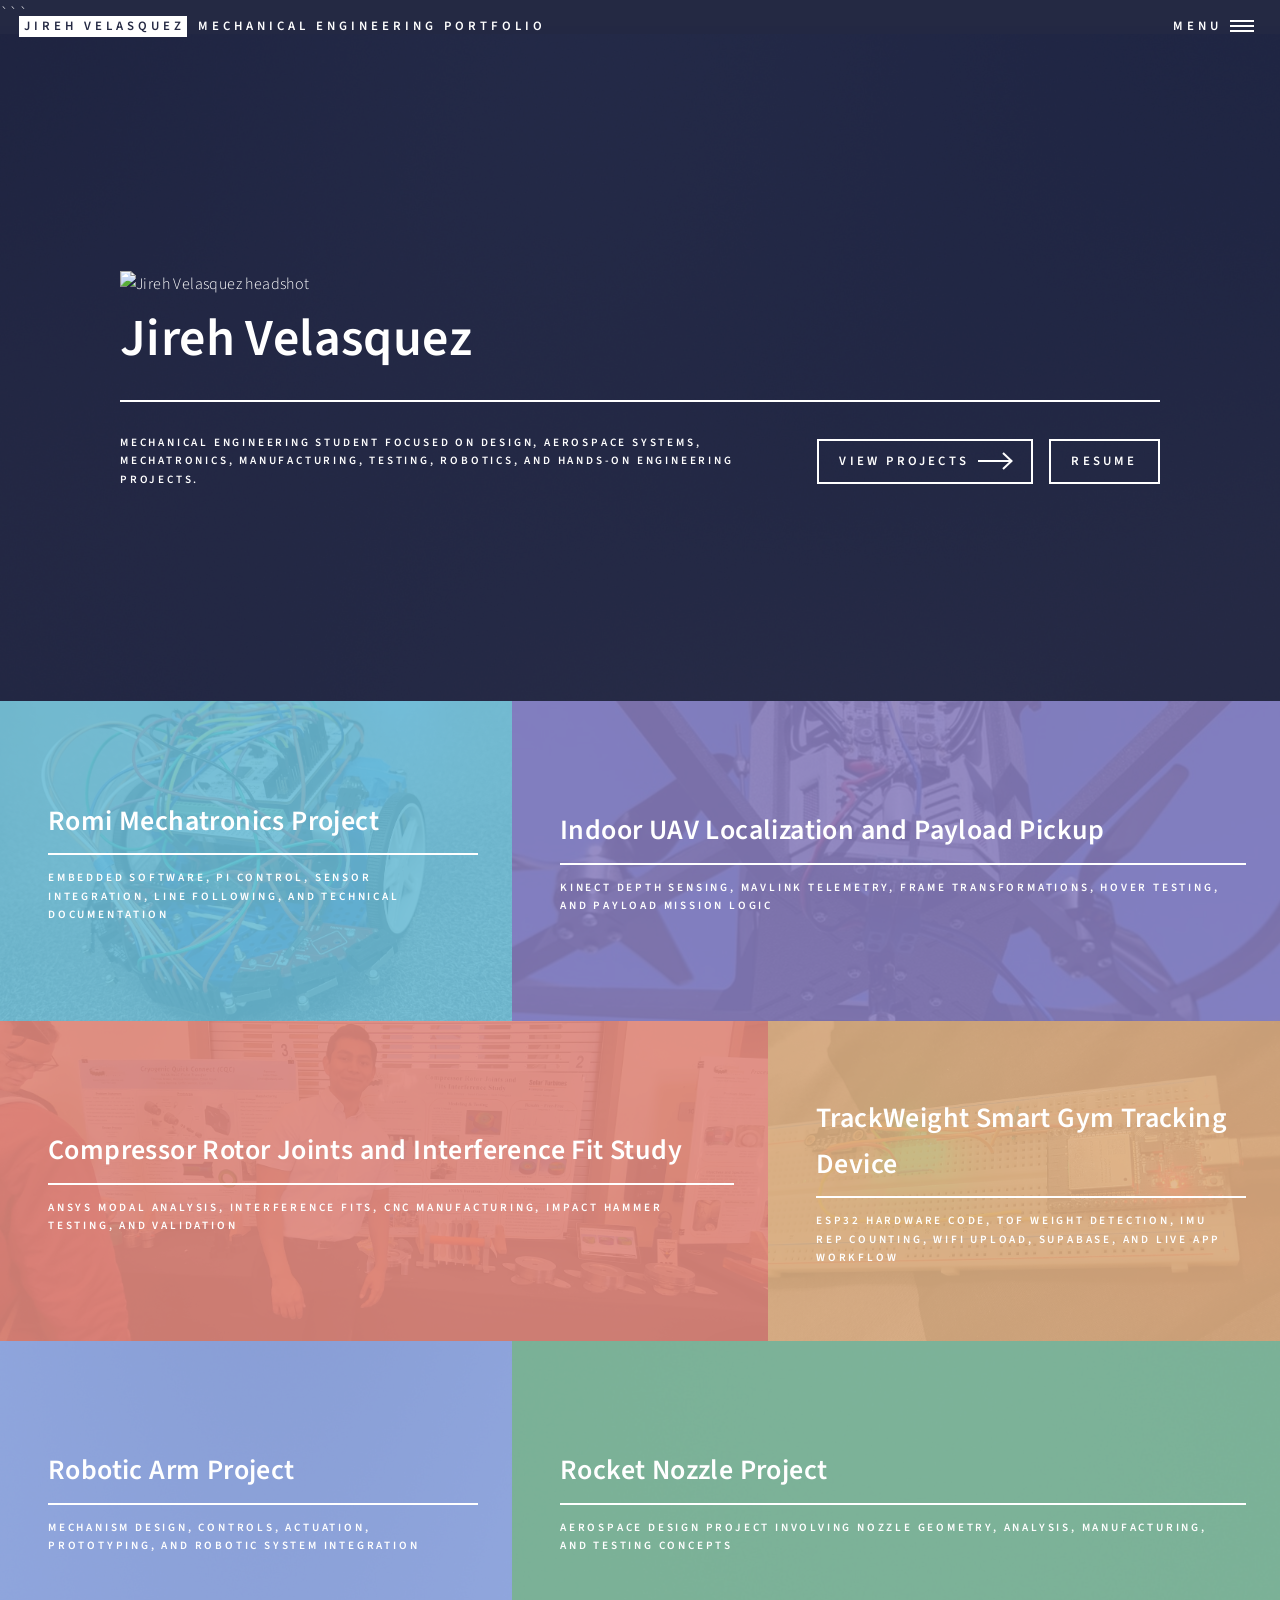
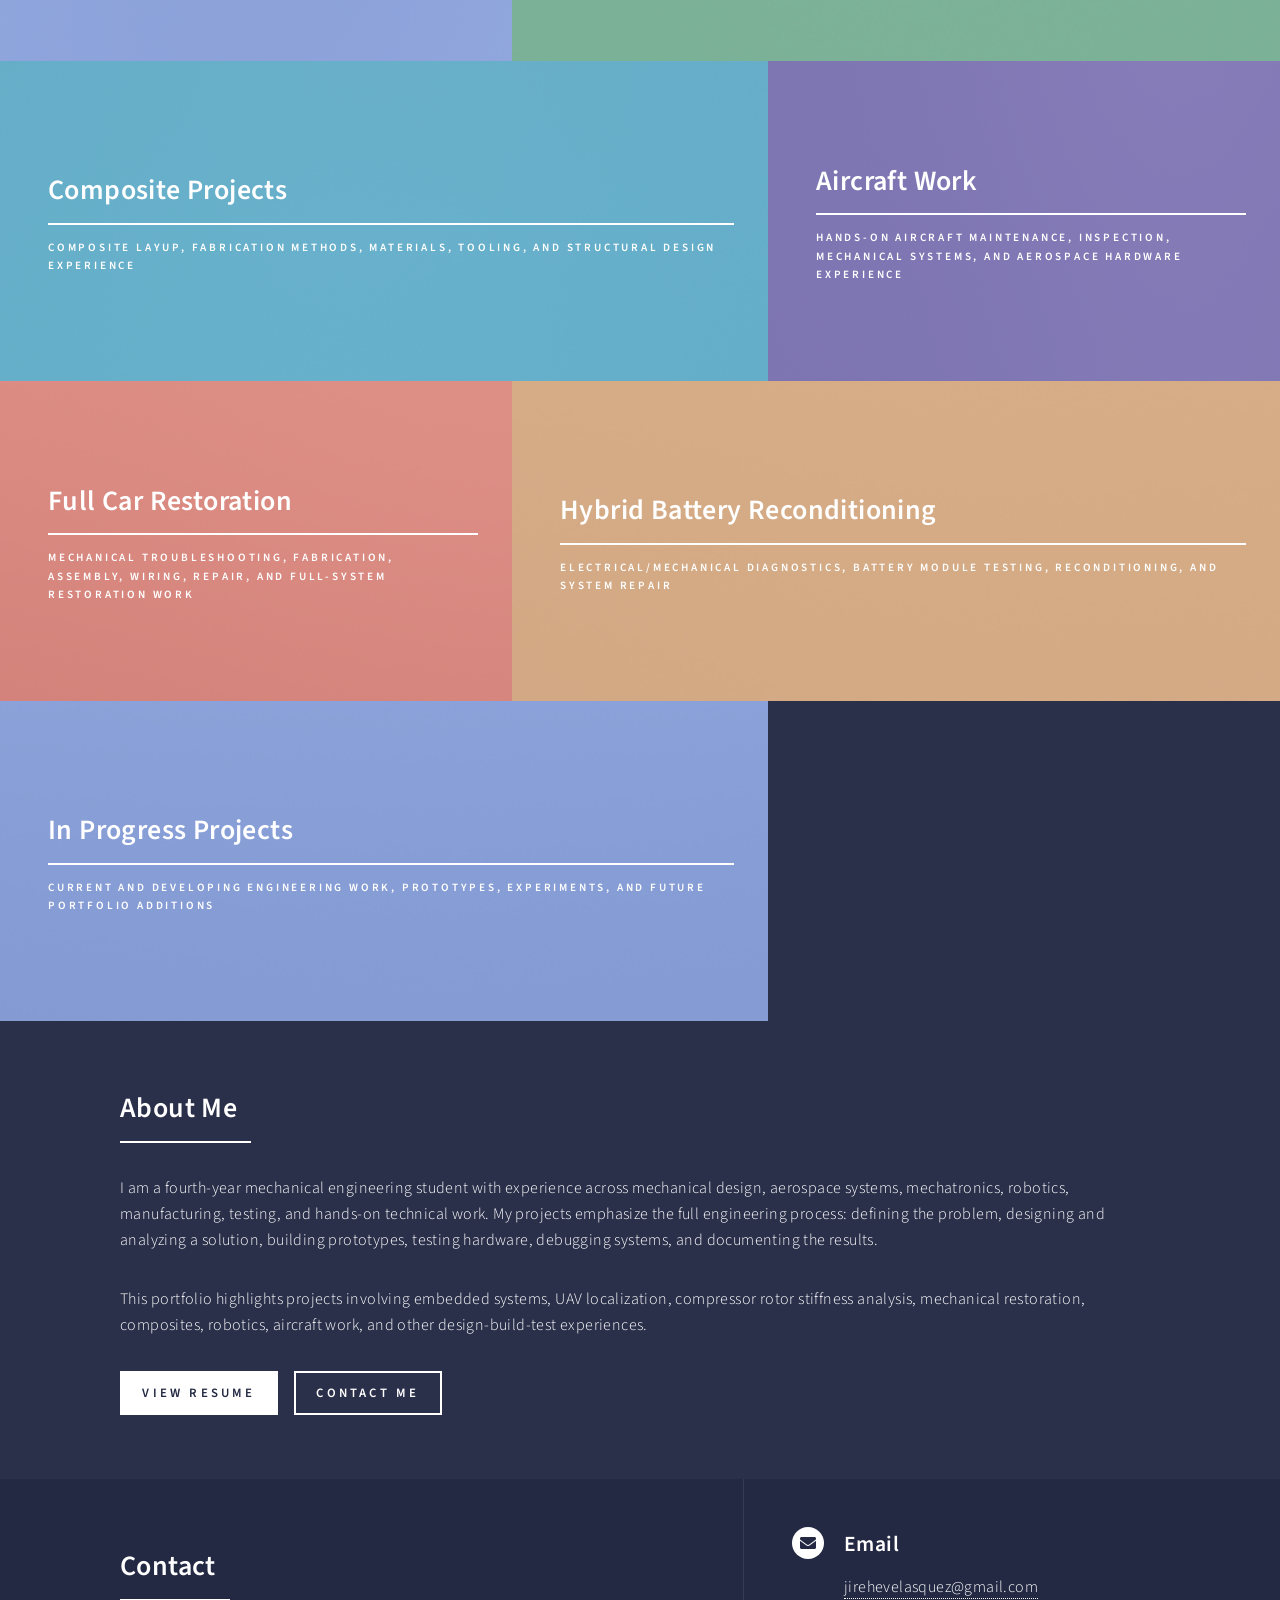
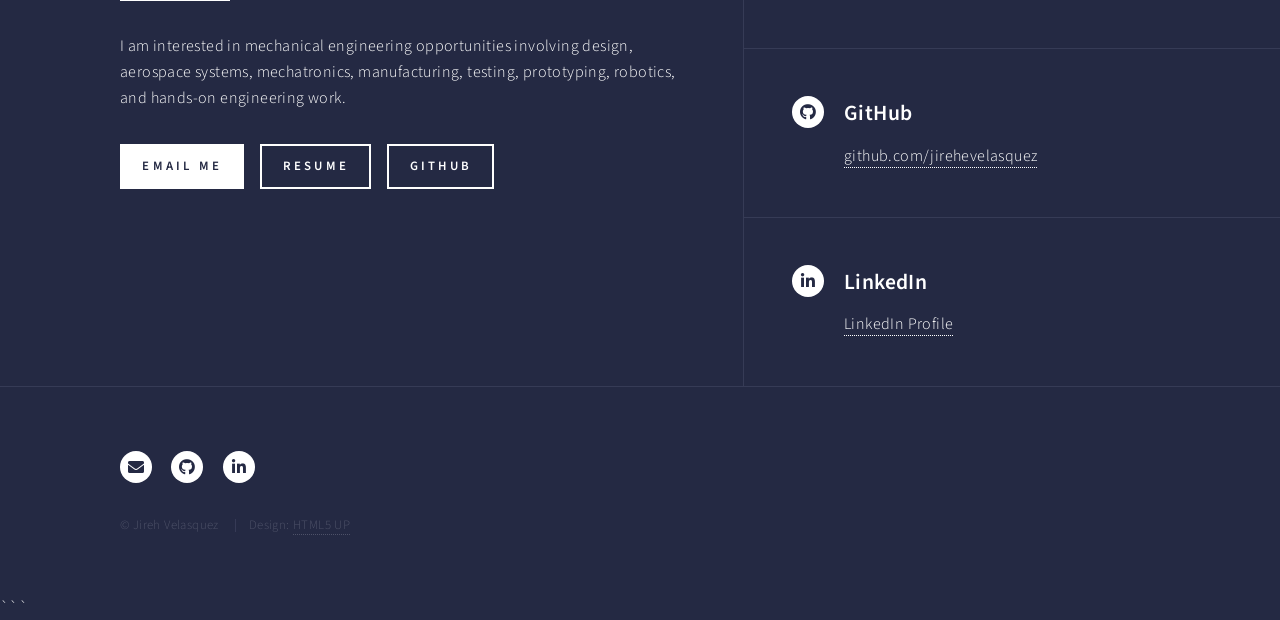
==== commit bb92afaf: "Update index.html" ====
--- a/index.html
+++ b/index.html
@@ -76,7 +76,7 @@
 
 				<article>
 					<span class="image">
-						<img src="images/romi-main.jpg" alt="Romi mechatronics robot project" />
+						<img src="images/romi_main.jpg" alt="Romi mobile robot project" />
 					</span>
 					<header class="major">
 						<h3><a href="romi.html" class="link">Romi Mechatronics Project</a></h3>
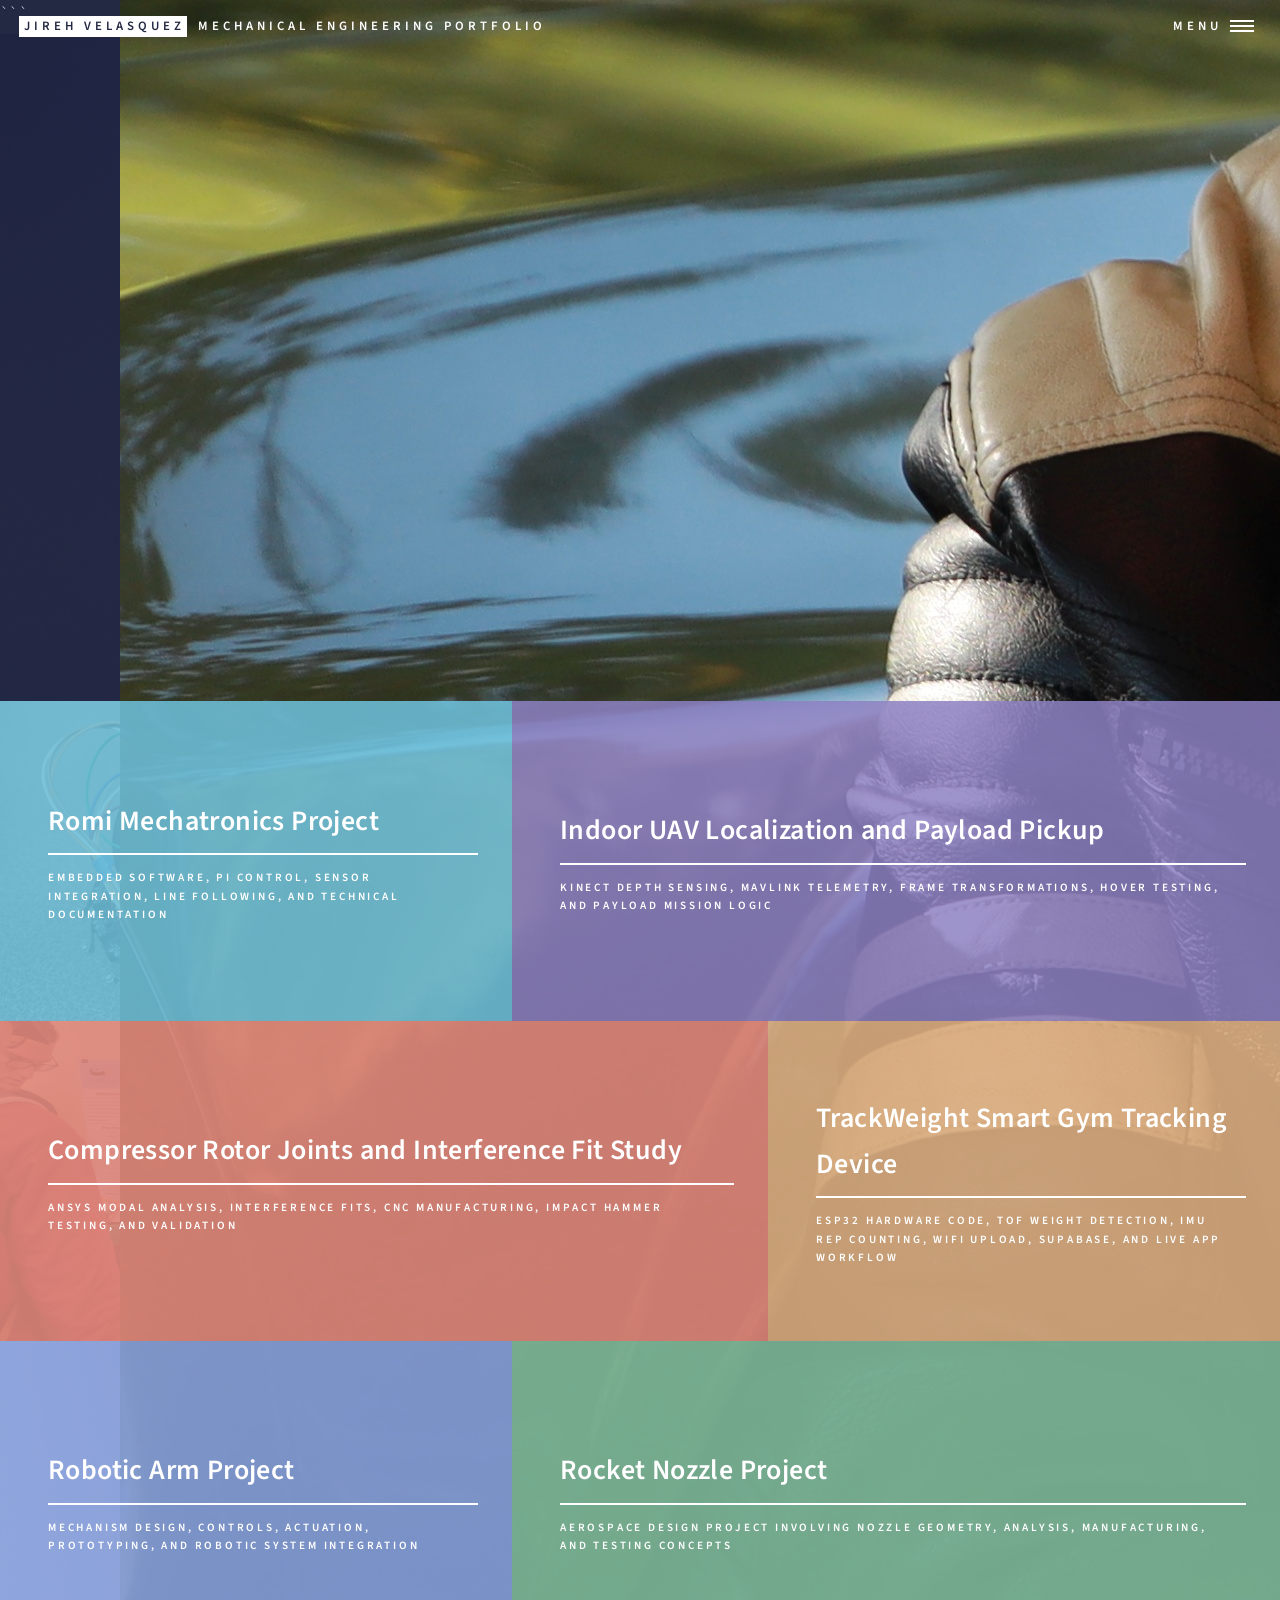
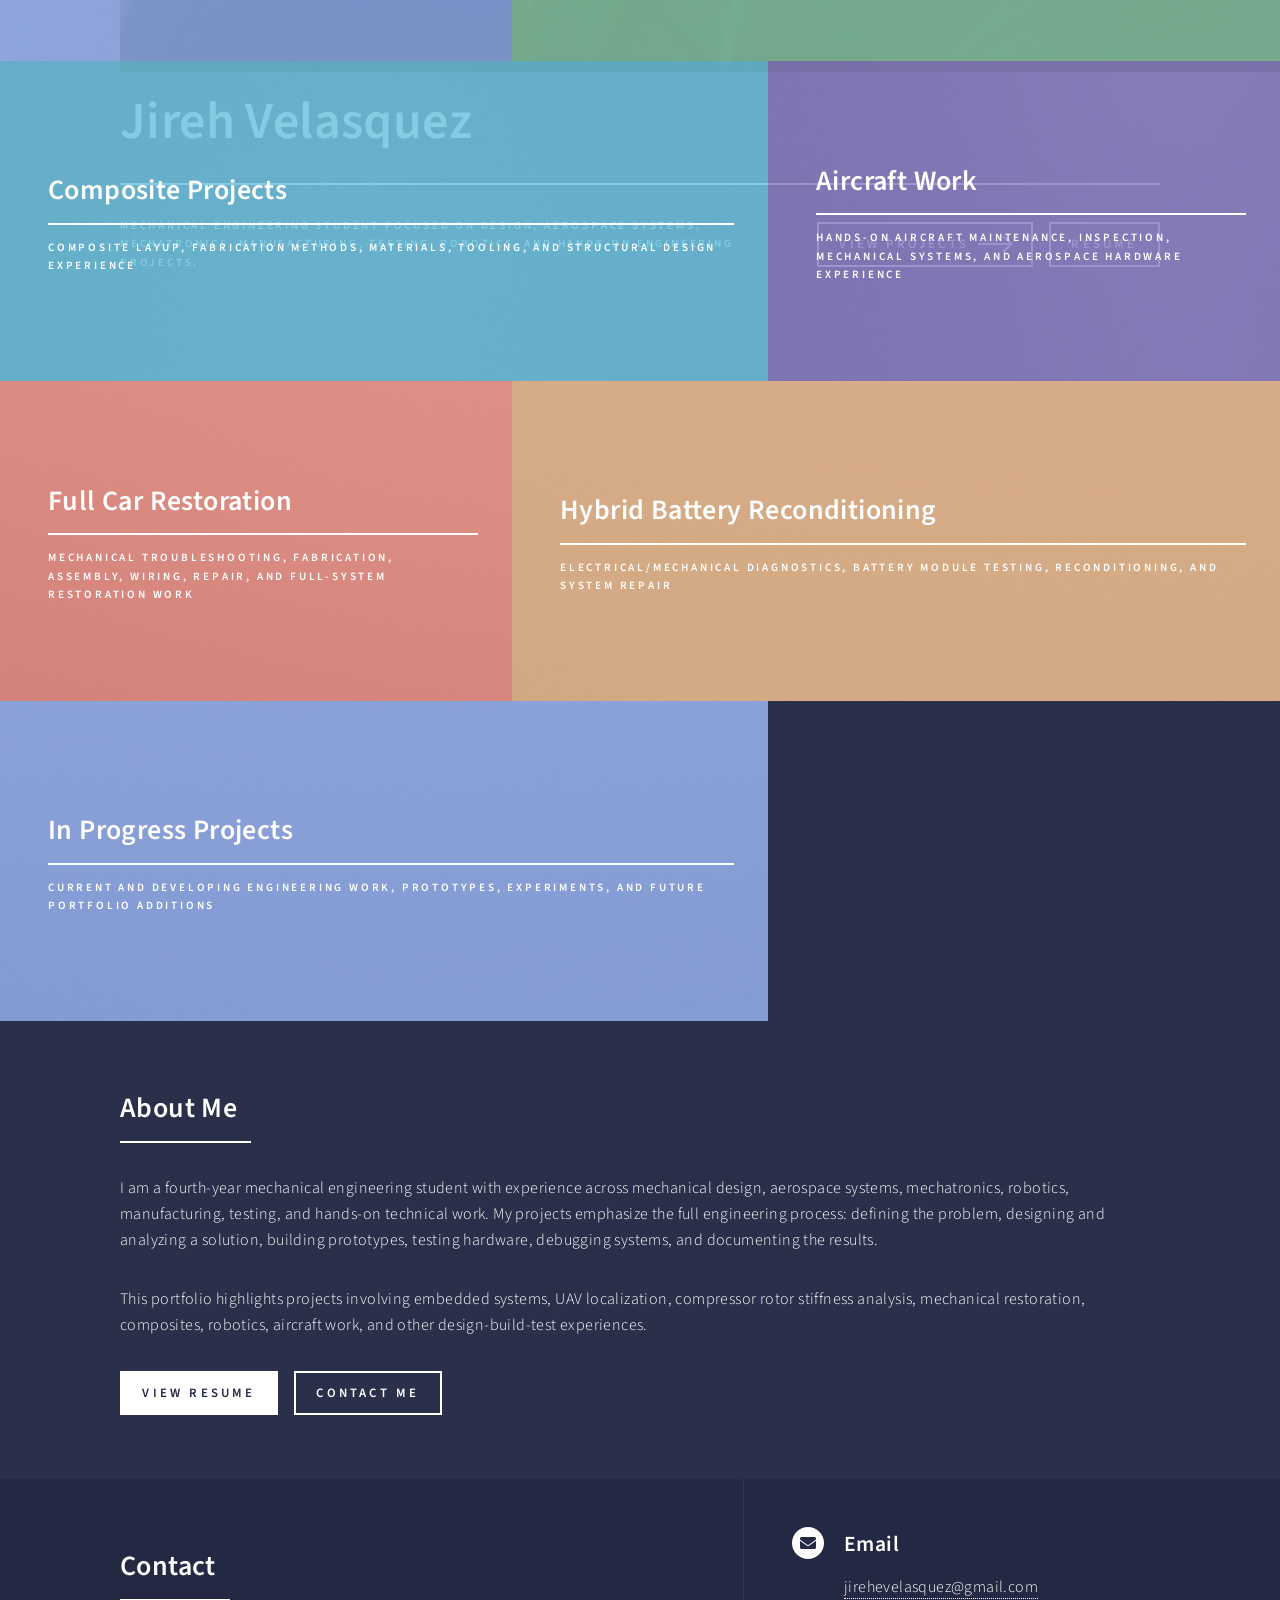
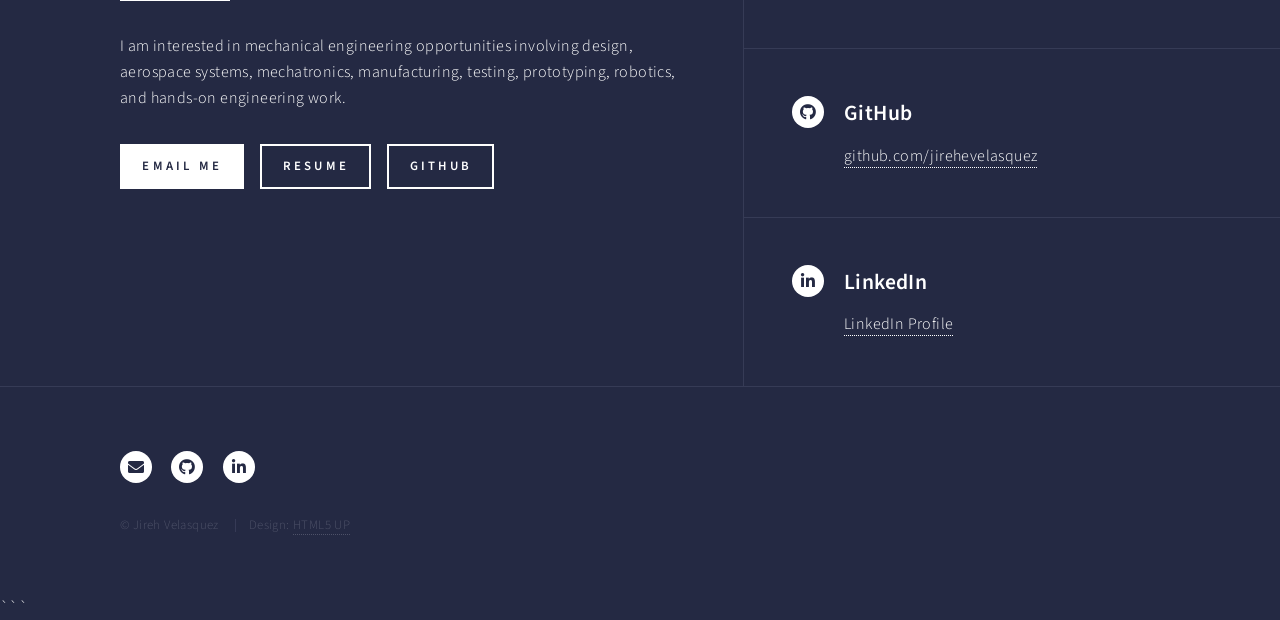
==== commit a2f31a25: "Update index.html" ====
--- a/index.html
+++ b/index.html
@@ -49,7 +49,7 @@
 			<div class="inner">
 
 				<div class="profile-header">
-					<img src="images/professional-headshot.jpg" alt="Jireh Velasquez headshot" class="profile-photo" />
+					<img src="images/professional-headshot.jpeg" alt="Jireh Velasquez headshot" class="profile-photo" />
 
 					<header class="major">
 						<h1>Jireh Velasquez</h1>
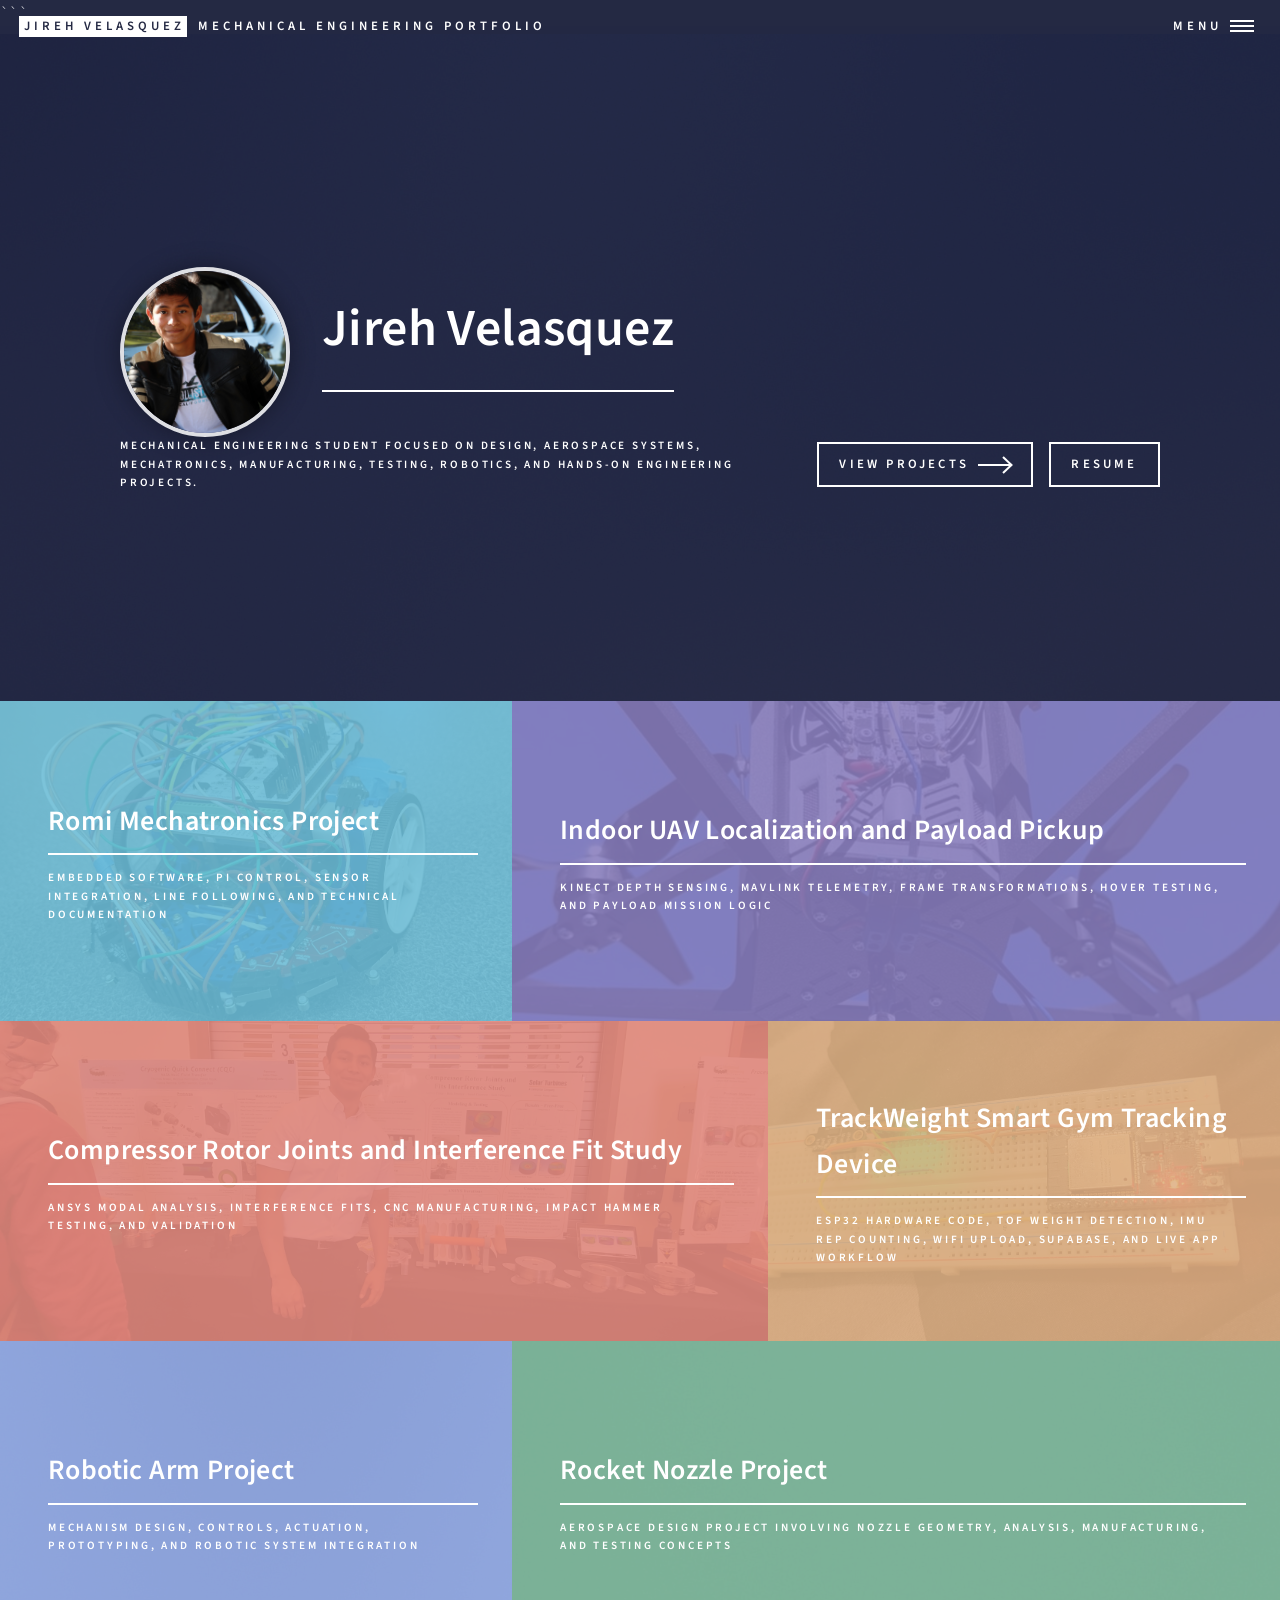
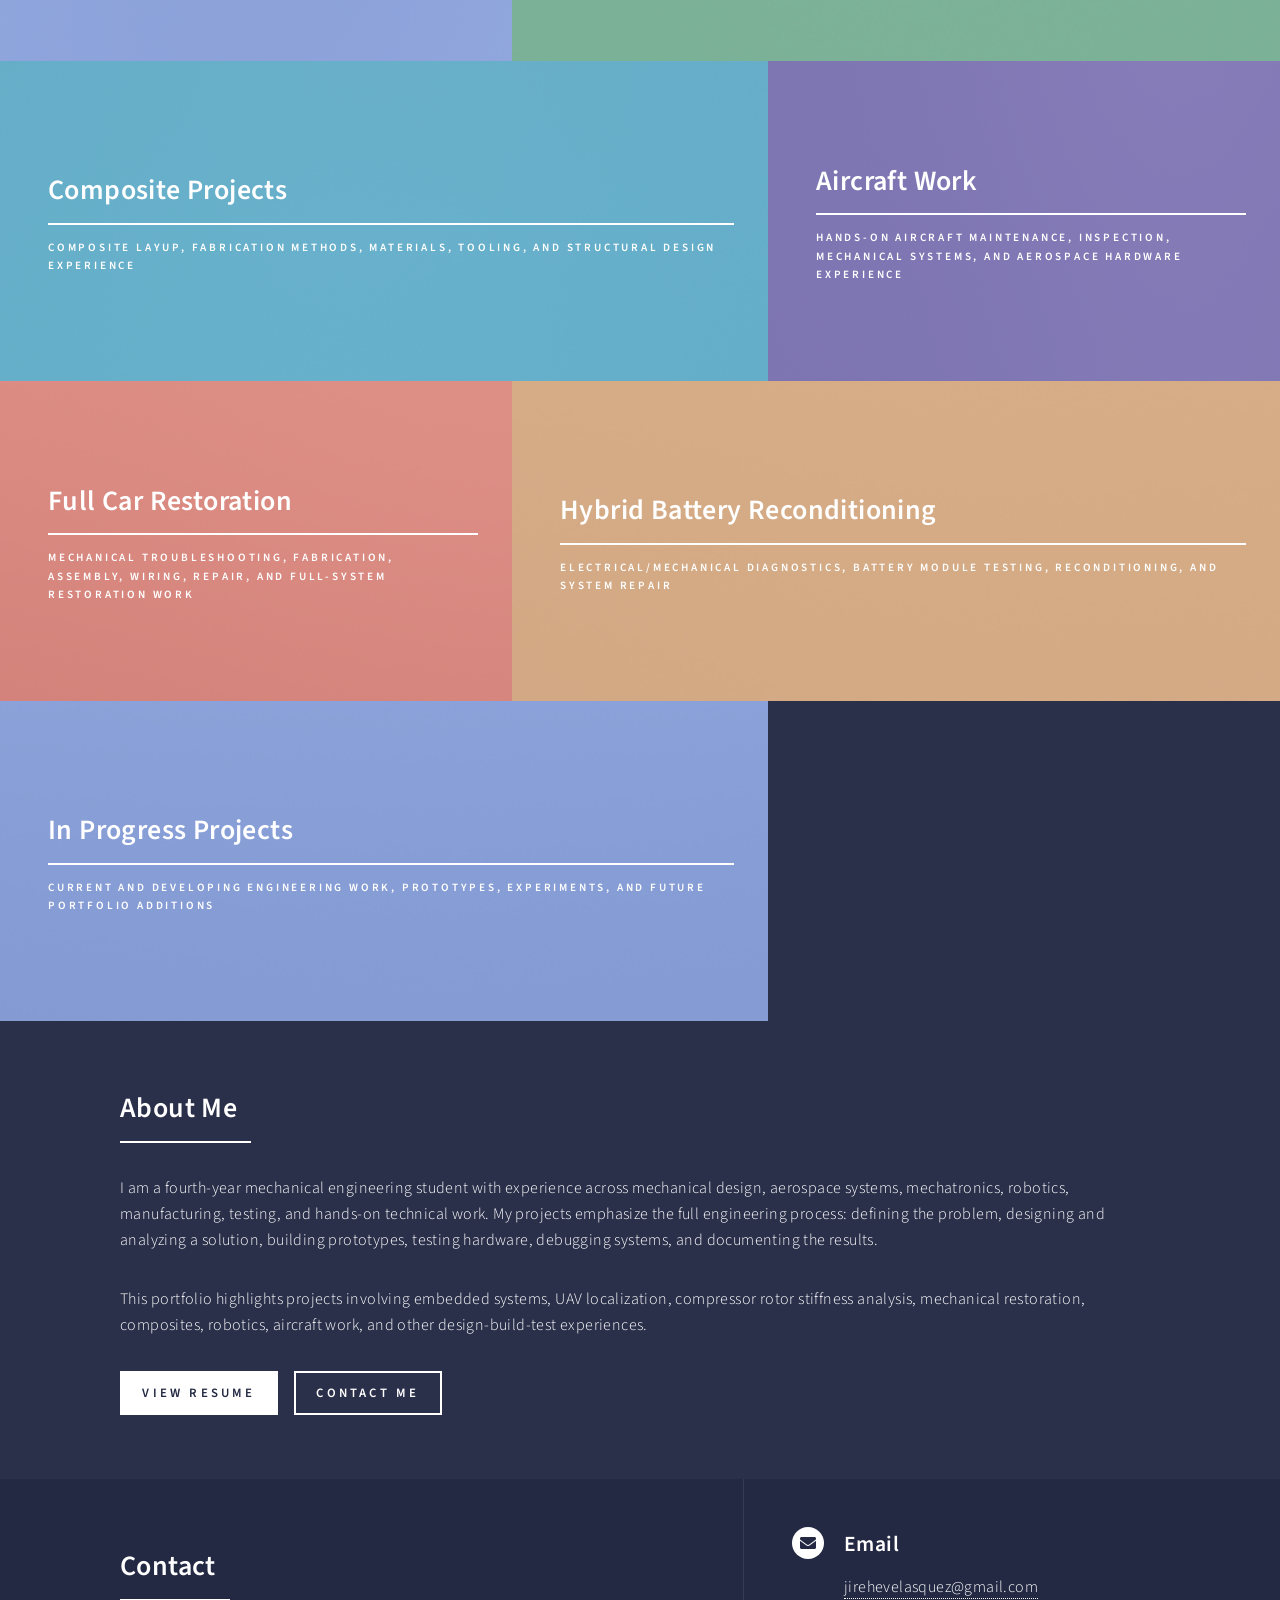
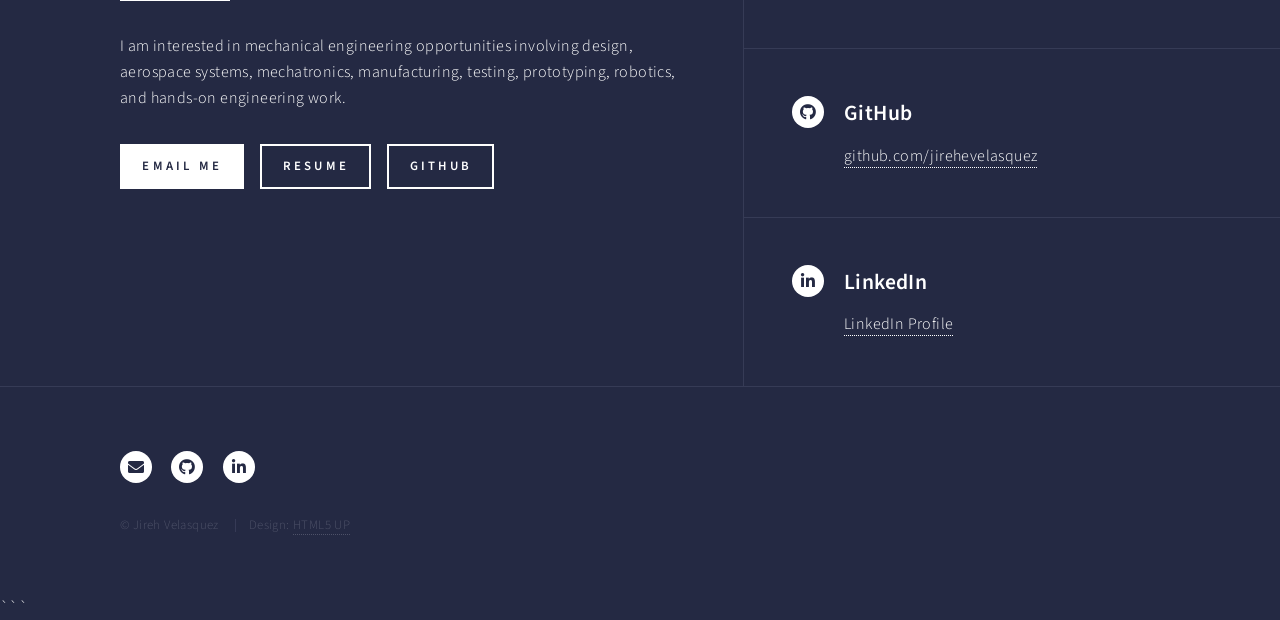
==== commit a87c3be9: "Update index.html" ====
--- a/index.html
+++ b/index.html
@@ -48,10 +48,15 @@
 		<section id="banner" class="major">
 			<div class="inner">
 
-				<div class="profile-header">
-					<img src="images/professional-headshot.jpeg" alt="Jireh Velasquez headshot" class="profile-photo" />
-
-					<header class="major">
+				<div class="profile-header" style="display: flex; align-items: center; gap: 2rem; flex-wrap: wrap;">
+					<img
+						src="images/professional-headshot.jpeg"
+						alt="Jireh Velasquez headshot"
+						class="profile-photo"
+						style="width: 170px; height: 170px; max-width: 170px; max-height: 170px; object-fit: cover; border-radius: 50%; border: 4px solid rgba(255,255,255,0.85); box-shadow: 0 0 25px rgba(0,0,0,0.35); display: block;"
+					/>
+
+					<header class="major" style="margin-bottom: 0;">
 						<h1>Jireh Velasquez</h1>
 					</header>
 				</div>
